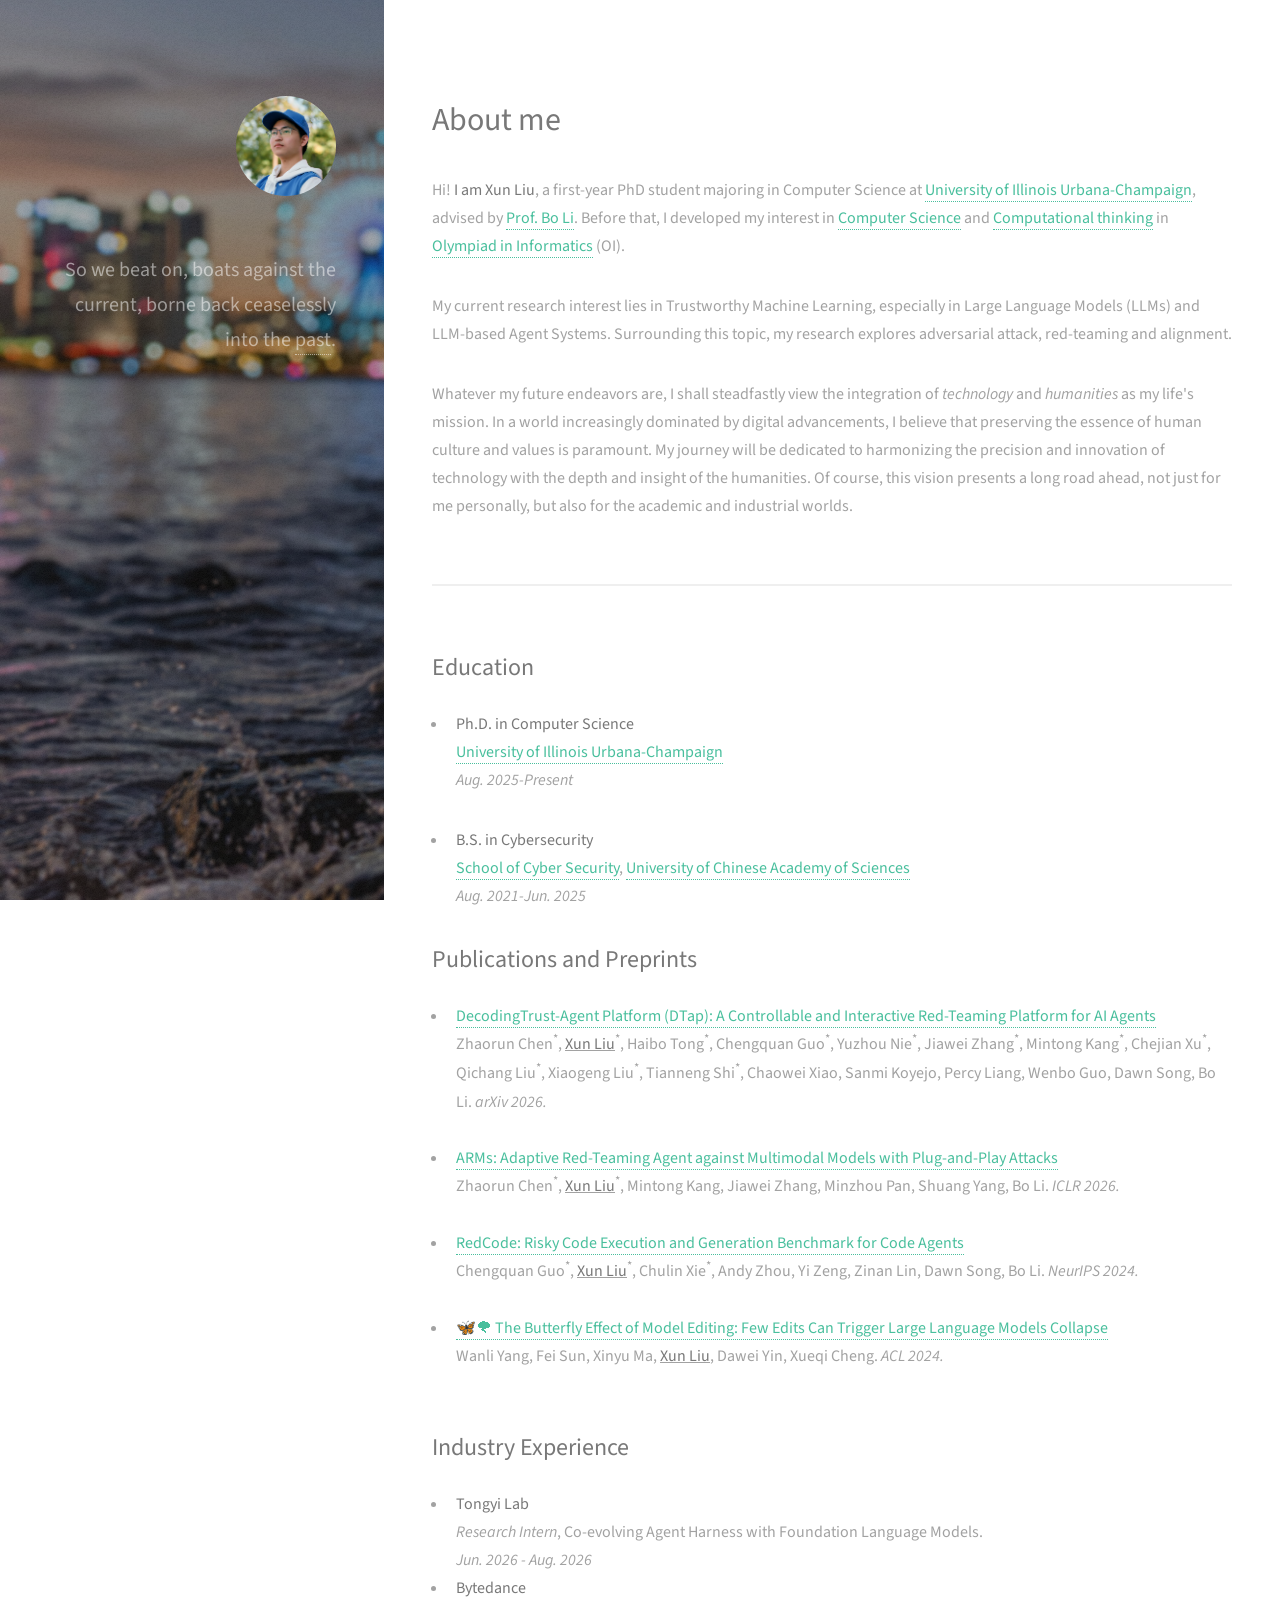
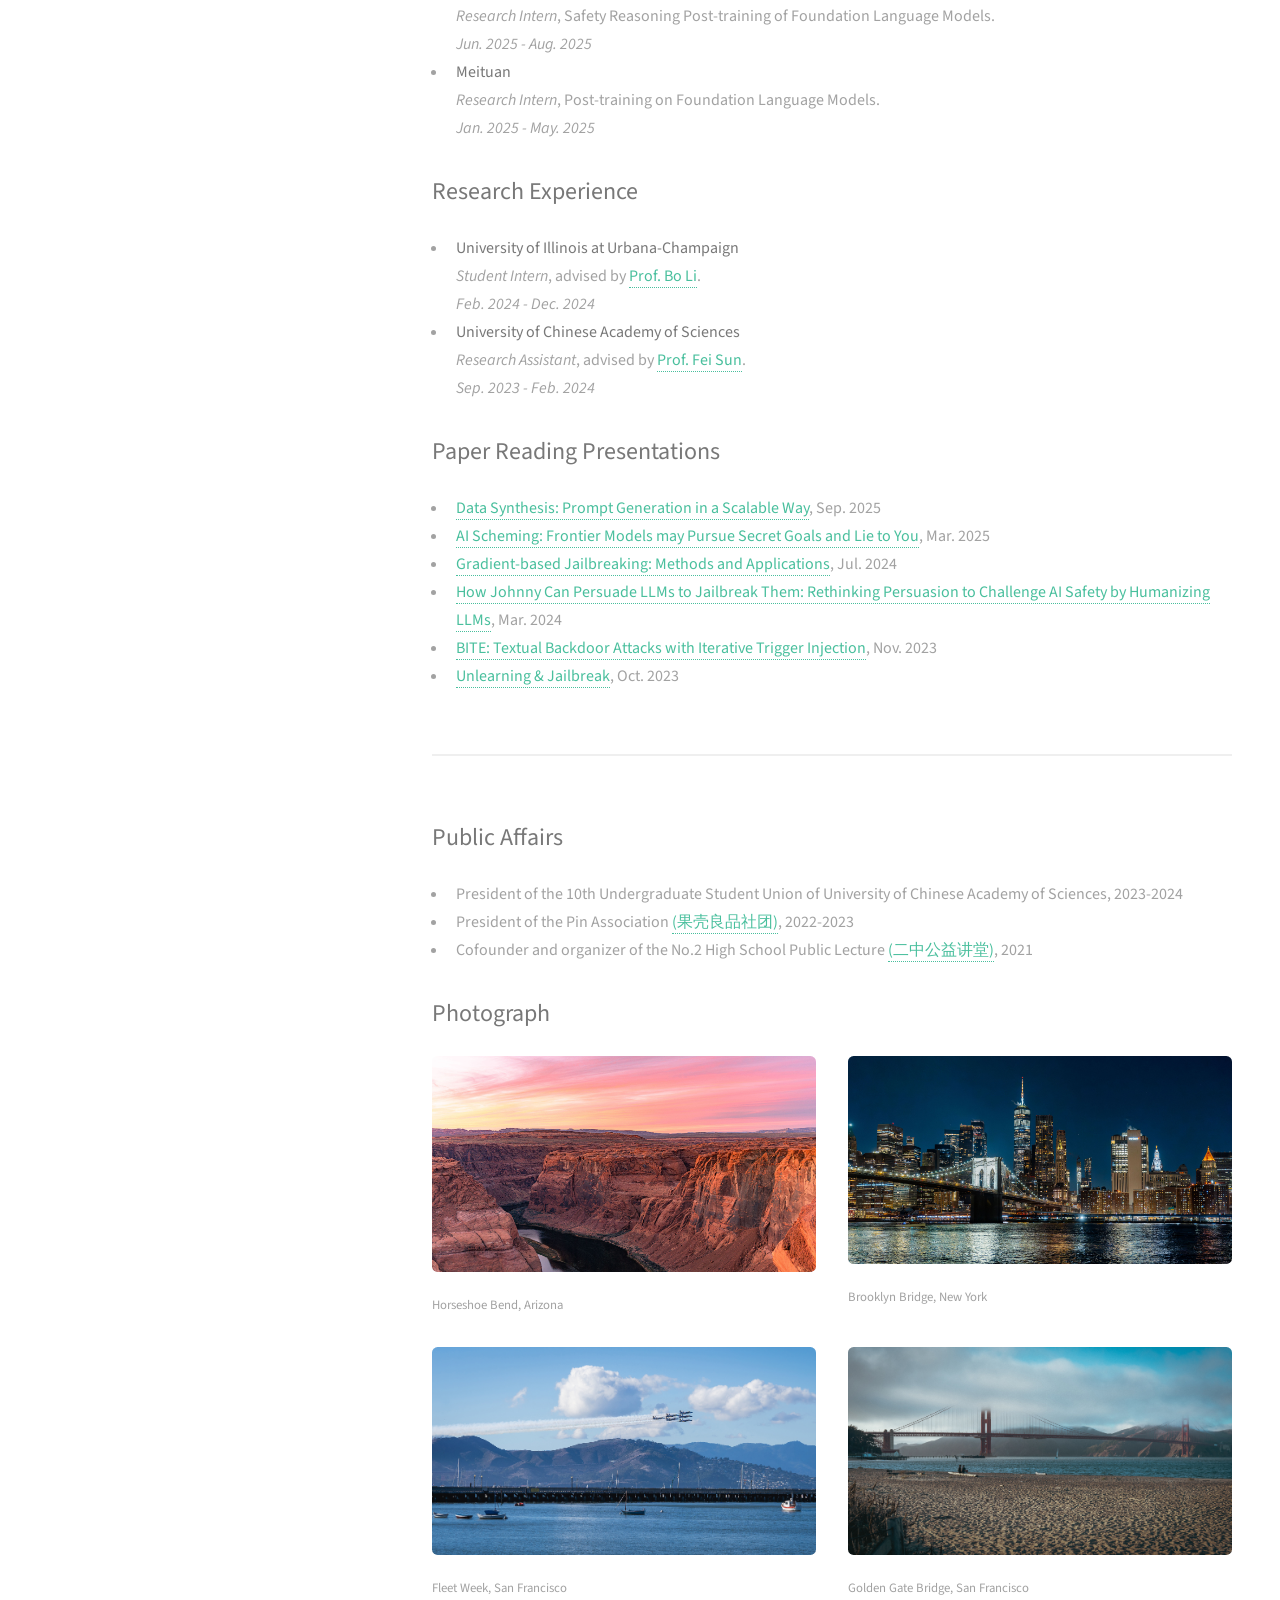
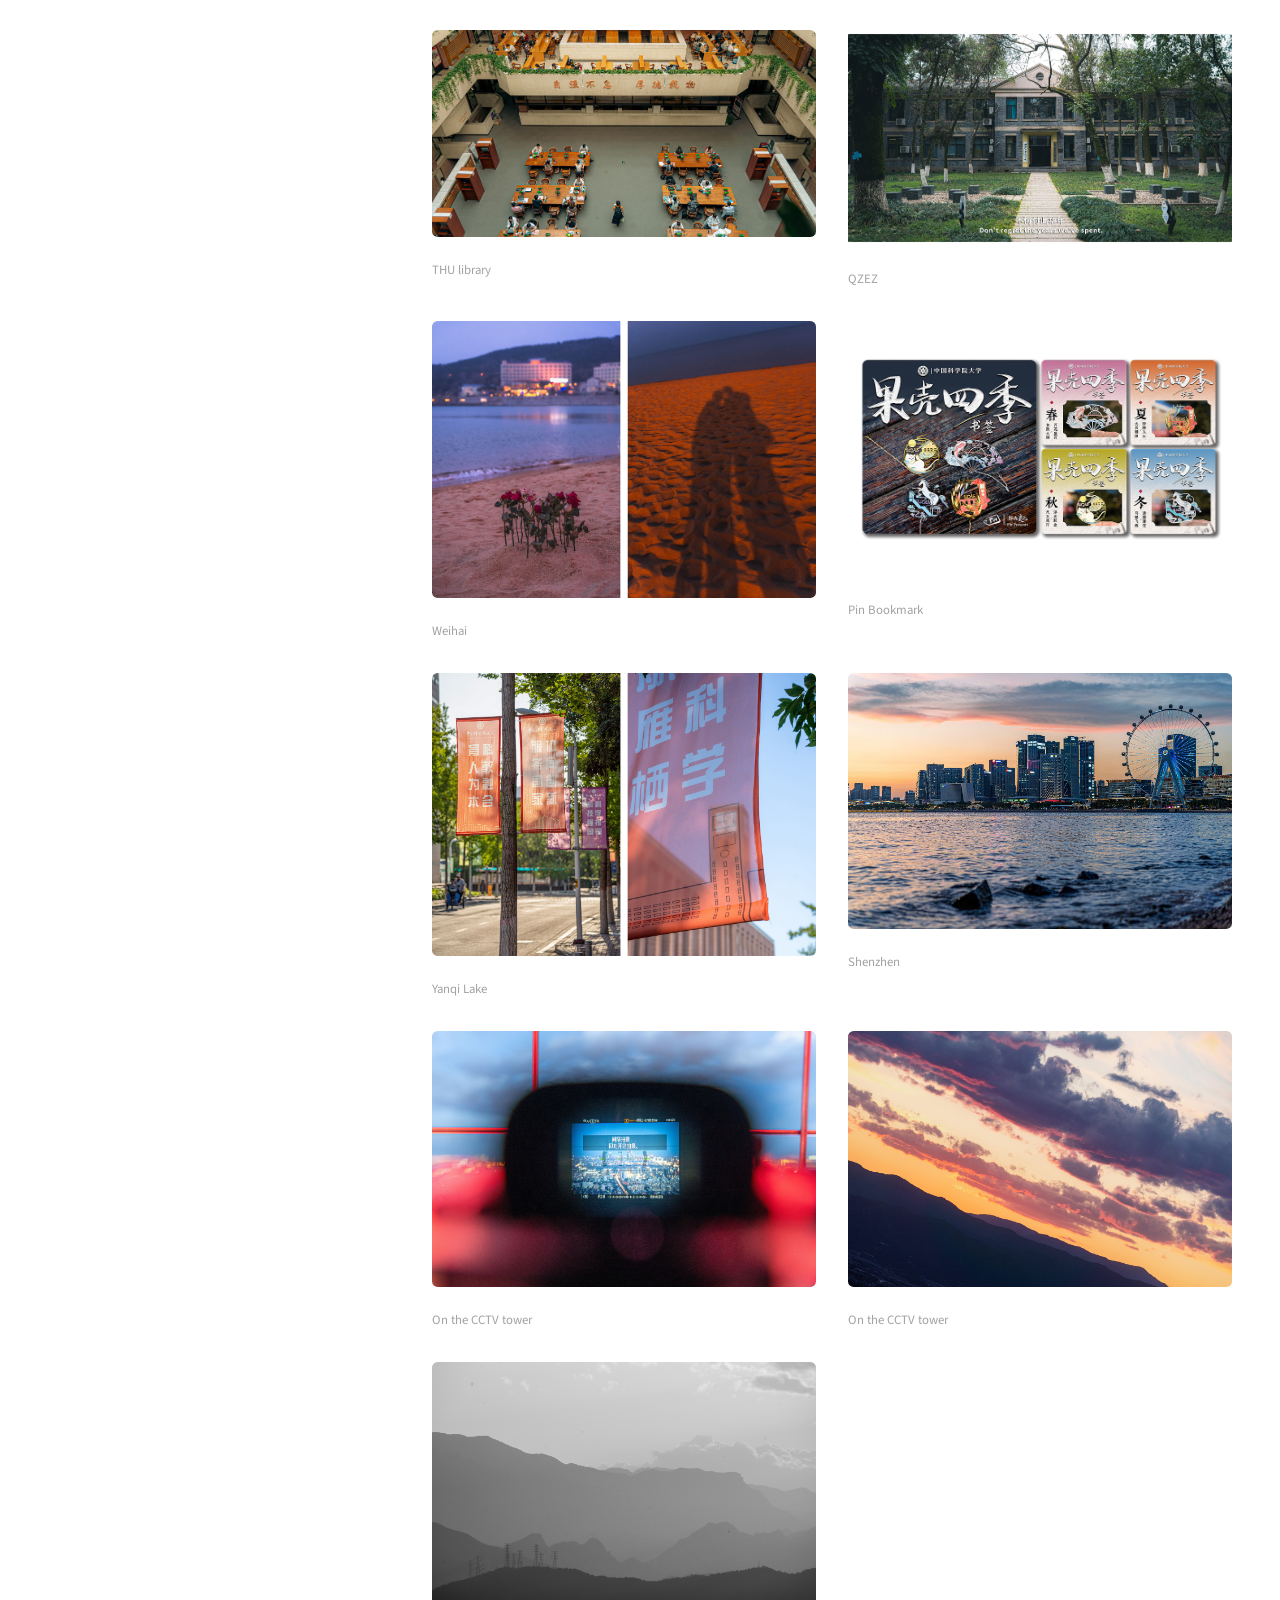
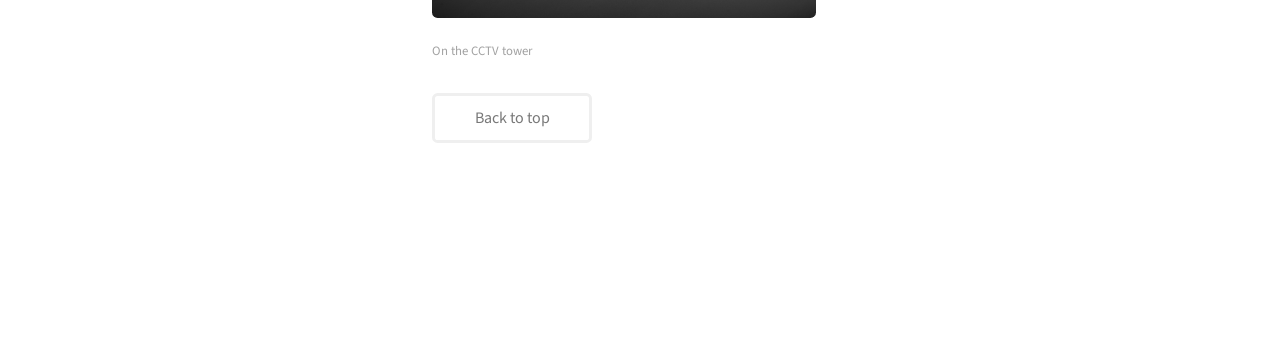
==== index.html @ 95a5d833 "fix typo" ====
<!DOCTYPE HTML>
<!--
	Strata by HTML5 UP
	html5up.net | @ajlkn
	Free for personal and commercial use under the CCA 3.0 license (html5up.net/license)
-->
<html>
	<head>
		<!-- Google tag (gtag.js) -->
		<script async src="https://www.googletagmanager.com/gtag/js?id=G-NGJ63GELY7"></script>
		<script>
		window.dataLayer = window.dataLayer || [];
		function gtag(){dataLayer.push(arguments);}
		gtag('js', new Date());

		gtag('config', 'G-NGJ63GELY7');
		</script>

		<title>Xun Liu | Homepage</title>
		<meta charset="utf-8" />
		<meta name="viewport" content="width=device-width, initial-scale=1, user-scalable=no" />
		<link rel="stylesheet" href="assets/css/main.css" />
		
		<script>
			var _hmt = _hmt || [];
			(function() {
			  var hm = document.createElement("script");
			  hm.src = "https://hm.baidu.com/hm.js?cffc43c105225d5911f425e4c4334d28";
			  var s = document.getElementsByTagName("script")[0]; 
			  s.parentNode.insertBefore(hm, s);
			})();
		</script>			
	</head>
	<body class="is-preload">

		<!-- Header -->
			<header id="header">
				<div class="inner">
					<article class="col-6 col-12-xsmall work-item">
					<a href="images/portrait_photo_by_yd_web.jpg" class="image avatar"><img src="images/avatar.jpg" alt="" /></a>
					</article>
					<h1>So we beat on,
					<br>boats against the current,
					<br>borne back ceaselessly
					<br>into the <a href="https://www.cnblogs.com/antiquality/" target="_blank">past</a>.
					</h1>
				</div>
			</header>

		<!-- Main -->
			<div id="main">

				<!-- One -->
					<section id="one">
						<header class="major">
							<h2>About me</h2>
						</header>
						<p>Hi! <strong>I am Xun Liu</strong>, a first-year PhD student majoring in Computer Science at <a href="https://illinois.edu">University of Illinois Urbana-Champaign</a>, advised by <a href="https://aisecure.github.io">Prof. Bo Li</a>. Before that, I developed my interest in <a href="https://en.wikipedia.org/wiki/Computer_science">Computer Science</a> and <a href="https://en.wikipedia.org/wiki/Computational_thinking">Computational thinking</a> in <a href="https://www.noi.cn">Olympiad in Informatics</a> (OI).</p>
						<p>My current research interest lies in Trustworthy Machine Learning, especially in Large Language Models (LLMs) and LLM-based Agent Systems. Surrounding this topic, my research explores adversarial attack, red-teaming and alignment.</p>
						<p>Whatever my future endeavors are, I shall steadfastly view the integration of <i>technology</i> and <i>humanities</i> as my life's mission. In a world increasingly dominated by digital advancements, I believe that preserving the essence of human culture and values is paramount. My journey will be dedicated to harmonizing the precision and innovation of technology with the depth and insight of the humanities. Of course, this vision presents a long road ahead, not just for me personally, but also for the academic and industrial worlds.</p>
						<!-- <ul class="actions">
							<li><a href="#" class="button">Learn More</a></li>
						</ul> -->
					</section>

					<section id="Profile">
						<h2>Education</h2>
						<ul>
							<li><b>Ph.D. in Computer Science</b>
								<br><a href="https://illinois.edu">University of Illinois Urbana-Champaign</a>
								<br><i>Aug. 2025-Present</i>
							</li>
						</ul>

						<ul>
							<li><b>B.S. in Cybersecurity</b> 
								<br><a href="https://scs.ucas.ac.cn/index.php/zh-cn/">School of Cyber Security</a>, <a href="https://www.ucas.ac.cn">University of Chinese Academy of Sciences</a>
								<br><i>Aug. 2021-Jun. 2025</i>
							</li>
						</ul>

						<!-- </section> -->
						<h2>Publications and Preprints</h2>
						<ul>
							<li>
								<b>
									<a href="https://arxiv.org/abs/2605.04808" target="_blank">DecodingTrust-Agent Platform (DTap): A Controllable and Interactive Red-Teaming Platform for AI Agents</a>
								</b>
								<br>Zhaorun Chen<sup>*</sup>, <u><b>Xun Liu</b></u><sup>*</sup>, Haibo Tong<sup>*</sup>, Chengquan Guo<sup>*</sup>, Yuzhou Nie<sup>*</sup>, Jiawei Zhang<sup>*</sup>, Mintong Kang<sup>*</sup>, Chejian Xu<sup>*</sup>, Qichang Liu<sup>*</sup>, Xiaogeng Liu<sup>*</sup>, Tianneng Shi<sup>*</sup>, Chaowei Xiao, Sanmi Koyejo, Percy Liang, Wenbo Guo, Dawn Song, Bo Li. <i>arXiv 2026.</i>
								 
								<br>
								<a href="https://github.com/AI-secure/DecodingTrust-Agent" target="_blank"><img src="https://img.shields.io/badge/code-purple" alt=""></a>
								<a href="https://arms-redteaming-agent.github.io" target="_blank"><img src="https://img.shields.io/badge/website-orange" alt=""></a>
							</li>
							<li>
								<b>
									<a href="https://arxiv.org/abs/2510.02677" target="_blank">ARMs: Adaptive Red-Teaming Agent against Multimodal Models with Plug-and-Play Attacks</a>
								</b>
								<br>Zhaorun Chen<sup>*</sup>, <u><b>Xun Liu</b></u><sup>*</sup>, Mintong Kang, Jiawei Zhang, Minzhou Pan, Shuang Yang, Bo Li. <i>ICLR 2026.</i>
								<br>
								<a href="https://arms-redteaming-agent.github.io" target="_blank"><img src="https://img.shields.io/badge/website-orange" alt=""></a>
							</li>
							<li>
								<b>
									<a href="https://arxiv.org/abs/2411.07781" target="_blank">RedCode: Risky Code Execution and Generation Benchmark for Code Agents</a>
								</b>
								<br>Chengquan Guo<sup>*</sup>, <u><b>Xun Liu</b></u><sup>*</sup>, Chulin Xie<sup>*</sup>, Andy Zhou, Yi Zeng, Zinan Lin, Dawn Song, Bo Li. <i>NeurIPS 2024.</i>
								<br>
								<a href="https://github.com/AI-secure/RedCode" target="_blank"><img src="https://img.shields.io/badge/code-purple" alt=""></a>
								<a href="https://redcode-agent.github.io" target="_blank"><img src="https://img.shields.io/badge/website-orange" alt=""></a>
								<a href="attachments/posters/RedCode_NeurIPS24_Poster-v5.png" target="_blank"><img src="https://img.shields.io/badge/poster-blue" alt=""></a>
							</li>
							<li>
								<b>
									<a href="https://arxiv.org/pdf/2402.09656" target="_blank">🦋🌪 The Butterfly Effect of Model Editing: Few Edits Can Trigger Large Language Models Collapse</a>
								</b>
								<br>Wanli Yang, Fei Sun, Xinyu Ma, <u><b>Xun Liu</b></u>, Dawei Yin, Xueqi Cheng. <i>ACL 2024.</i>
								<br>
								<a href="https://github.com/WanliYoung/Collapse-in-Model-Editing" target="_blank"><img src="https://img.shields.io/badge/code-purple" alt=""></a>
								<a href="https://yangwl.site/collapse-in-model-editing" target="_blank"><img src="https://img.shields.io/badge/website-orange" alt=""></a>
							</li>
						</ul>

						<h2>Industry Experience</h2>
						<ul>
							<li><b>Tongyi Lab</b>
								<br><i>Research Intern</i>, Co-evolving Agent Harness with Foundation Language Models.
								<br><i>Jun. 2026 - Aug. 2026</i>
							</li>
							<li><b>Bytedance</b>
								<br><i>Research Intern</i>, Safety Reasoning Post-training of Foundation Language Models.
								<br><i>Jun. 2025 - Aug. 2025</i>
							</li>
							<li><b>Meituan</b>
								<br><i>Research Intern</i>, Post-training on Foundation Language Models.
								<br><i>Jan. 2025 - May. 2025</i>
							</li>
						</ul>

						<h2>Research Experience</h2>
						<ul>
							<li><b>University of Illinois at Urbana-Champaign</b>
								<br><i>Student Intern</i>, advised by <a href="https://aisecure.github.io" target="_blank">Prof. Bo Li</a>.
								<br><i>Feb. 2024 - Dec. 2024</i>
							</li>
							<li><b>University of Chinese Academy of Sciences</b>
								<br><i>Research Assistant</i>, advised by <a href="http://ofey.me" target="_blank">Prof. Fei Sun</a>.
								<br><i>Sep. 2023 - Feb. 2024</i>
							</li>
						</ul>

						<h2>Paper Reading Presentations</h2>
						<ul>
							<li><a href="attachments/paper_reading/20250908_Data_Synthesis_Reading_XunLIU.pdf">Data Synthesis: Prompt Generation in a Scalable Way</a>, Sep. 2025</li>
							<li><a href="attachments/paper_reading/20250304_Scheming_Reading_XunLIU.pdf">AI Scheming: Frontier Models may Pursue Secret Goals and Lie to You</a>, Mar. 2025</li>
							<li><a href="attachments/paper_reading/20240725_gradient_jailbreaking_刘迅.pdf">Gradient-based Jailbreaking: Methods and Applications</a>, Jul. 2024</li>
							<li><a href="attachments/paper_reading/20240304_Johnny_Jailbreaking_刘迅.pdf">How Johnny Can Persuade LLMs to Jailbreak Them: Rethinking Persuasion to Challenge AI Safety by Humanizing LLMs</a>, Mar. 2024</li>
							<li><a href="attachments/paper_reading/20231108_BITE_backdoor_刘迅.pdf">BITE: Textual Backdoor Attacks with Iterative Trigger Injection</a>, Nov. 2023</li>
							<li><a href="attachments/paper_reading/20231009_Unlearning&Jailbreak_刘迅.pdf">Unlearning & Jailbreak</a>, Oct. 2023</li>
						</ul>

					</section>
				
					<!-- Two -->
					<section id="two">
						<h2>Public Affairs</h2>
						<ul>
							<li>President of the 10th Undergraduate Student Union of University of Chinese Academy of Sciences, 2023-2024</li>
							<li>President of the Pin Association <a href="http://u.a7d.cn/s/kcv99p4P" target="_blank">(果壳良品社团)</a>, 2022-2023</li>
							<li>Cofounder and organizer of the No.2 High School Public Lecture <a href="https://mp.weixin.qq.com/s?__biz=MjM5NTEzNDgxMw==&mid=2653458476&idx=1&sn=1132e809be5721294305a12c15403335&chksm=bd211c1e8a569508324cd6f6bb8a5bf2934dc9feb1c2e1529d22dd5b190c5efa6fbf04ef7d5a" target="_blank">(二中公益讲堂)</a>, 2021</li>
						</ul>
						
						<h2>Photograph</h2>
						<div class="row">
							<article class="col-6 col-12-xsmall work-item">
								<a href="images/fulls/AQS02674.jpg" class="image fit thumb"><img src="images/thumbs/AQS02674.jpg" alt="" /></a>
								<p>Horseshoe Bend, Arizona</p>
							</article>
							<article class="col-6 col-12-xsmall work-item">
								<a href="images/fulls/AQS03009.jpg" class="image fit thumb"><img src="images/thumbs/AQS03009.jpg" alt="" /></a>
								<p>Brooklyn Bridge, New York</p>
							</article>
							<article class="col-6 col-12-xsmall work-item">
								<a href="images/fulls/AQS09851.jpg" class="image fit thumb"><img src="images/thumbs/AQS09851.jpg" alt="" /></a>
								<p>Fleet Week, San Francisco</p>
							</article>
							<article class="col-6 col-12-xsmall work-item">
								<a href="images/fulls/AQS09855.jpg" class="image fit thumb"><img src="images/thumbs/AQS09855.jpg" alt="" /></a>
								<p>Golden Gate Bridge, San Francisco</p>
							</article>
							<article class="col-6 col-12-xsmall work-item">
								<a href="images/fulls/AQS08364.jpg" class="image fit thumb"><img src="images/thumbs/AQS08364.jpg" alt="" /></a>
								<p>THU library</p>
							</article>
							<article class="col-6 col-12-xsmall work-item">
								<a href="images/fulls/AQS06206_poster.jpg" class="image fit thumb"><img src="images/thumbs/AQS06206_poster.jpg" alt="" /></a>
								<p>QZEZ</p>
							</article>	
							<article class="col-6 col-12-xsmall work-item">
								<a href="images/fulls/AQS07047+.jpg" class="image fit thumb"><img src="images/thumbs/AQS07047+.jpg" alt="" /></a>
								<p>Weihai</p>
							</article>	
							<article class="col-6 col-12-xsmall work-item">
								<a href="images/fulls/Pin_Bookmark.png" class="image fit thumb"><img src="images/thumbs/Pin_Bookmark.png" alt="" /></a>
								<p>Pin Bookmark</p>
							</article>	
							<article class="col-6 col-12-xsmall work-item">
								<a href="images/fulls/AQS00642+.jpg" class="image fit thumb"><img src="images/thumbs/AQS00642+.jpg" alt="" /></a>
								<p>Yanqi Lake</p>
							</article>	
							<article class="col-6 col-12-xsmall work-item">
								<a href="images/fulls/AQS09251.jpg" class="image fit thumb"><img src="images/thumbs/AQS09251.jpg" alt="" /></a>
								<p>Shenzhen</p>
							</article>	
							<article class="col-6 col-12-xsmall work-item">
								<a href="images/fulls/AQS02408.jpg" class="image fit thumb"><img src="images/thumbs/AQS02408.jpg" alt="" /></a>
								<p>On the CCTV tower</p>
							</article>	
							<article class="col-6 col-12-xsmall work-item">
								<a href="images/fulls/AQS02381.jpg" class="image fit thumb"><img src="images/thumbs/AQS02381.jpg" alt="" /></a>
								<p>On the CCTV tower</p>
							</article>
							<article class="col-6 col-12-xsmall work-item">
								<a href="images/fulls/AQS02327.jpg" class="image fit thumb"><img src="images/thumbs/AQS02327.jpg" alt="" /></a>
								<p>On the CCTV tower</p>
							</article>






	
						</div>
						<ul class="actions">
							<li><a href="#" class="button">Back to top</a></li>
						</ul>
					</section>


				<!-- Three --> 
					<!-- <section id="three">
						<h2>Get In Touch</h2>
						<p>Accumsan pellentesque commodo blandit enim arcu non at amet id arcu magna. Accumsan orci faucibus id eu lorem semper nunc nisi lorem vulputate lorem neque lorem ipsum dolor.</p>
						<div class="row">
							<div class="col-8 col-12-small">
								<form method="post" action="#">
									<div class="row gtr-uniform gtr-50">
										<div class="col-6 col-12-xsmall"><input type="text" name="name" id="name" placeholder="Name" /></div>
										<div class="col-6 col-12-xsmall"><input type="email" name="email" id="email" placeholder="Email" /></div>
										<div class="col-12"><textarea name="message" id="message" placeholder="Message" rows="4"></textarea></div>
									</div>
								</form>
								<ul class="actions">
									<li><input type="submit" value="Send Message" /></li>
								</ul>
							</div>
							<div class="col-4 col-12-small">
								<ul class="labeled-icons">
									<li>
										<h3 class="icon solid fa-home"><span class="label">Address</span></h3>
										1234 Somewhere Rd.<br />
										Nashville, TN 00000<br />
										United States
									</li>
									<li>
										<h3 class="icon solid fa-mobile-alt"><span class="label">Phone</span></h3>
										000-000-0000
									</li>
									<li>
										<h3 class="icon solid fa-envelope"><span class="label">Email</span></h3>
										<a href="#">hello@untitled.tld</a>
									</li>
								</ul>
							</div>
						</div>
					</section>

					-->

				<!-- Four -->
				<!--
				
					<section id="four">
						<h2>Elements</h2>

						<section>
							<h4>Text</h4>
							<p>This is <b>bold</b> and this is <strong>strong</strong>. This is <i>italic</i> and this is <em>emphasized</em>.
							This is <sup>superscript</sup> text and this is <sub>subscript</sub> text.
							This is <u>underlined</u> and this is code: <code>for (;;) { ... }</code>. Finally, <a href="#">this is a link</a>.</p>
							<hr />
							<header>
								<h4>Heading with a Subtitle</h4>
								<p>Lorem ipsum dolor sit amet nullam id egestas urna aliquam</p>
							</header>
							<p>Nunc lacinia ante nunc ac lobortis. Interdum adipiscing gravida odio porttitor sem non mi integer non faucibus ornare mi ut ante amet placerat aliquet. Volutpat eu sed ante lacinia sapien lorem accumsan varius montes viverra nibh in adipiscing blandit tempus accumsan.</p>
							<header>
								<h5>Heading with a Subtitle</h5>
								<p>Lorem ipsum dolor sit amet nullam id egestas urna aliquam</p>
							</header>
							<p>Nunc lacinia ante nunc ac lobortis. Interdum adipiscing gravida odio porttitor sem non mi integer non faucibus ornare mi ut ante amet placerat aliquet. Volutpat eu sed ante lacinia sapien lorem accumsan varius montes viverra nibh in adipiscing blandit tempus accumsan.</p>
							<hr />
							<h2>Heading Level 2</h2>
							<h3>Heading Level 3</h3>
							<h4>Heading Level 4</h4>
							<h5>Heading Level 5</h5>
							<h6>Heading Level 6</h6>
							<hr />
							<h5>Blockquote</h5>
							<blockquote>Fringilla nisl. Donec accumsan interdum nisi, quis tincidunt felis sagittis eget tempus euismod. Vestibulum ante ipsum primis in faucibus vestibulum. Blandit adipiscing eu felis iaculis volutpat ac adipiscing accumsan faucibus. Vestibulum ante ipsum primis in faucibus lorem ipsum dolor sit amet nullam adipiscing eu felis.</blockquote>
							<h5>Preformatted</h5>
							<pre><code>i = 0;

while (!deck.isInOrder()) {
print 'Iteration ' + i;
deck.shuffle();
i++;
}

print 'It took ' + i + ' iterations to sort the deck.';</code></pre>
						</section>

						<section>
							<h4>Lists</h4>
							<div class="row">
								<div class="col-6 col-12-xsmall">
									<h5>Unordered</h5>
									<ul>
										<li>Dolor pulvinar etiam magna etiam.</li>
										<li>Sagittis adipiscing lorem eleifend.</li>
										<li>Felis enim feugiat dolore viverra.</li>
									</ul>
									<h5>Alternate</h5>
									<ul class="alt">
										<li>Dolor pulvinar etiam magna etiam.</li>
										<li>Sagittis adipiscing lorem eleifend.</li>
										<li>Felis enim feugiat dolore viverra.</li>
									</ul>
								</div>
								<div class="col-6 col-12-xsmall">
									<h5>Ordered</h5>
									<ol>
										<li>Dolor pulvinar etiam magna etiam.</li>
										<li>Etiam vel felis at lorem sed viverra.</li>
										<li>Felis enim feugiat dolore viverra.</li>
										<li>Dolor pulvinar etiam magna etiam.</li>
										<li>Etiam vel felis at lorem sed viverra.</li>
										<li>Felis enim feugiat dolore viverra.</li>
									</ol>
									<h5>Icons</h5>
									<ul class="icons">
										<li><a href="#" class="icon brands fa-twitter"><span class="label">Twitter</span></a></li>
										<li><a href="#" class="icon brands fa-facebook-f"><span class="label">Facebook</span></a></li>
										<li><a href="#" class="icon brands fa-instagram"><span class="label">Instagram</span></a></li>
										<li><a href="#" class="icon brands fa-github"><span class="label">Github</span></a></li>
										<li><a href="#" class="icon brands fa-dribbble"><span class="label">Dribbble</span></a></li>
										<li><a href="#" class="icon brands fa-tumblr"><span class="label">Tumblr</span></a></li>
									</ul>
								</div>
							</div>
							<h5>Actions</h5>
							<ul class="actions">
								<li><a href="#" class="button primary">Default</a></li>
								<li><a href="#" class="button">Default</a></li>
							</ul>
							<ul class="actions small">
								<li><a href="#" class="button primary small">Small</a></li>
								<li><a href="#" class="button small">Small</a></li>
							</ul>
							<div class="row">
								<div class="col-6 col-12-small">
									<ul class="actions stacked">
										<li><a href="#" class="button primary">Default</a></li>
										<li><a href="#" class="button">Default</a></li>
									</ul>
								</div>
								<div class="col-6 col-12-small">
									<ul class="actions stacked">
										<li><a href="#" class="button primary small">Small</a></li>
										<li><a href="#" class="button small">Small</a></li>
									</ul>
								</div>
								<div class="col-6 col-12-small">
									<ul class="actions stacked">
										<li><a href="#" class="button primary fit">Default</a></li>
										<li><a href="#" class="button fit">Default</a></li>
									</ul>
								</div>
								<div class="col-6 col-12-small">
									<ul class="actions stacked">
										<li><a href="#" class="button primary small fit">Small</a></li>
										<li><a href="#" class="button small fit">Small</a></li>
									</ul>
								</div>
							</div>
						</section>

						<section>
							<h4>Table</h4>
							<h5>Default</h5>
							<div class="table-wrapper">
								<table>
									<thead>
										<tr>
											<th>Name</th>
											<th>Description</th>
											<th>Price</th>
										</tr>
									</thead>
									<tbody>
										<tr>
											<td>Item One</td>
											<td>Ante turpis integer aliquet porttitor.</td>
											<td>29.99</td>
										</tr>
										<tr>
											<td>Item Two</td>
											<td>Vis ac commodo adipiscing arcu aliquet.</td>
											<td>19.99</td>
										</tr>
										<tr>
											<td>Item Three</td>
											<td> Morbi faucibus arcu accumsan lorem.</td>
											<td>29.99</td>
										</tr>
										<tr>
											<td>Item Four</td>
											<td>Vitae integer tempus condimentum.</td>
											<td>19.99</td>
										</tr>
										<tr>
											<td>Item Five</td>
											<td>Ante turpis integer aliquet porttitor.</td>
											<td>29.99</td>
										</tr>
									</tbody>
									<tfoot>
										<tr>
											<td colspan="2"></td>
											<td>100.00</td>
										</tr>
									</tfoot>
								</table>
							</div>

							<h5>Alternate</h5>
							<div class="table-wrapper">
								<table class="alt">
									<thead>
										<tr>
											<th>Name</th>
											<th>Description</th>
											<th>Price</th>
										</tr>
									</thead>
									<tbody>
										<tr>
											<td>Item One</td>
											<td>Ante turpis integer aliquet porttitor.</td>
											<td>29.99</td>
										</tr>
										<tr>
											<td>Item Two</td>
											<td>Vis ac commodo adipiscing arcu aliquet.</td>
											<td>19.99</td>
										</tr>
										<tr>
											<td>Item Three</td>
											<td> Morbi faucibus arcu accumsan lorem.</td>
											<td>29.99</td>
										</tr>
										<tr>
											<td>Item Four</td>
											<td>Vitae integer tempus condimentum.</td>
											<td>19.99</td>
										</tr>
										<tr>
											<td>Item Five</td>
											<td>Ante turpis integer aliquet porttitor.</td>
											<td>29.99</td>
										</tr>
									</tbody>
									<tfoot>
										<tr>
											<td colspan="2"></td>
											<td>100.00</td>
										</tr>
									</tfoot>
								</table>
							</div>
						</section>

						<section>
							<h4>Buttons</h4>
							<ul class="actions">
								<li><a href="#" class="button primary">Primary</a></li>
								<li><a href="#" class="button">Default</a></li>
							</ul>
							<ul class="actions">
								<li><a href="#" class="button large">Large</a></li>
								<li><a href="#" class="button">Default</a></li>
								<li><a href="#" class="button small">Small</a></li>
							</ul>
							<ul class="actions fit">
								<li><a href="#" class="button primary fit">Fit</a></li>
								<li><a href="#" class="button fit">Fit</a></li>
							</ul>
							<ul class="actions fit small">
								<li><a href="#" class="button primary fit small">Fit + Small</a></li>
								<li><a href="#" class="button fit small">Fit + Small</a></li>
							</ul>
							<ul class="actions">
								<li><a href="#" class="button primary icon solid fa-download">Icon</a></li>
								<li><a href="#" class="button icon solid fa-download">Icon</a></li>
							</ul>
							<ul class="actions">
								<li><span class="button primary disabled">Primary</span></li>
								<li><span class="button disabled">Default</span></li>
							</ul>
						</section>

						<section>
							<h4>Form</h4>
							<form method="post" action="#">
								<div class="row gtr-uniform gtr-50">
									<div class="col-6 col-12-xsmall">
										<input type="text" name="demo-name" id="demo-name" value="" placeholder="Name" />
									</div>
									<div class="col-6 col-12-xsmall">
										<input type="email" name="demo-email" id="demo-email" value="" placeholder="Email" />
									</div>
									<div class="col-12">
										<select name="demo-category" id="demo-category">
											<option value="">- Category -</option>
											<option value="1">Manufacturing</option>
											<option value="1">Shipping</option>
											<option value="1">Administration</option>
											<option value="1">Human Resources</option>
										</select>
									</div>
									<div class="col-4 col-12-small">
										<input type="radio" id="demo-priority-low" name="demo-priority" checked>
										<label for="demo-priority-low">Low Priority</label>
									</div>
									<div class="col-4 col-12-small">
										<input type="radio" id="demo-priority-normal" name="demo-priority">
										<label for="demo-priority-normal">Normal Priority</label>
									</div>
									<div class="col-4 col-12-small">
										<input type="radio" id="demo-priority-high" name="demo-priority">
										<label for="demo-priority-high">High Priority</label>
									</div>
									<div class="col-6 col-12-small">
										<input type="checkbox" id="demo-copy" name="demo-copy">
										<label for="demo-copy">Email me a copy of this message</label>
									</div>
									<div class="col-6 col-12-small">
										<input type="checkbox" id="demo-human" name="demo-human" checked>
										<label for="demo-human">I am a human and not a robot</label>
									</div>
									<div class="col-12">
										<textarea name="demo-message" id="demo-message" placeholder="Enter your message" rows="6"></textarea>
									</div>
									<div class="col-12">
										<ul class="actions">
											<li><input type="submit" value="Send Message" class="primary" /></li>
											<li><input type="reset" value="Reset" /></li>
										</ul>
									</div>
								</div>
							</form>
						</section>

						<section>
							<h4>Image</h4>
							<h5>Fit</h5>
							<div class="box alt">
								<div class="row gtr-50 gtr-uniform">
									<div class="col-12"><span class="image fit"><img src="images/fulls/05.jpg" alt="" /></span></div>
									<div class="col-4"><span class="image fit"><img src="images/thumbs/01.jpg" alt="" /></span></div>
									<div class="col-4"><span class="image fit"><img src="images/thumbs/02.jpg" alt="" /></span></div>
									<div class="col-4"><span class="image fit"><img src="images/thumbs/03.jpg" alt="" /></span></div>
									<div class="col-4"><span class="image fit"><img src="images/thumbs/04.jpg" alt="" /></span></div>
									<div class="col-4"><span class="image fit"><img src="images/thumbs/05.jpg" alt="" /></span></div>
									<div class="col-4"><span class="image fit"><img src="images/thumbs/06.jpg" alt="" /></span></div>
									<div class="col-4"><span class="image fit"><img src="images/thumbs/03.jpg" alt="" /></span></div>
									<div class="col-4"><span class="image fit"><img src="images/thumbs/02.jpg" alt="" /></span></div>
									<div class="col-4"><span class="image fit"><img src="images/thumbs/01.jpg" alt="" /></span></div>
								</div>
							</div>
							<h5>Left &amp; Right</h5>
							<p><span class="image left"><img src="images/avatar.jpg" alt="" /></span>Fringilla nisl. Donec accumsan interdum nisi, quis tincidunt felis sagittis eget. tempus euismod. Vestibulum ante ipsum primis in faucibus vestibulum. Blandit adipiscing eu felis iaculis volutpat ac adipiscing accumsan eu faucibus. Integer ac pellentesque praesent tincidunt felis sagittis eget. tempus euismod. Vestibulum ante ipsum primis in faucibus vestibulum. Blandit adipiscing eu felis iaculis volutpat ac adipiscing accumsan eu faucibus. Integer ac pellentesque praesent. Donec accumsan interdum nisi, quis tincidunt felis sagittis eget. tempus euismod. Vestibulum ante ipsum primis in faucibus vestibulum. Blandit adipiscing eu felis iaculis volutpat ac adipiscing accumsan eu faucibus. Integer ac pellentesque praesent tincidunt felis sagittis eget. tempus euismod. Vestibulum ante ipsum primis in faucibus vestibulum. Blandit adipiscing eu felis iaculis volutpat ac adipiscing accumsan eu faucibus. Integer ac pellentesque praesent.</p>
							<p><span class="image right"><img src="images/avatar.jpg" alt="" /></span>Fringilla nisl. Donec accumsan interdum nisi, quis tincidunt felis sagittis eget. tempus euismod. Vestibulum ante ipsum primis in faucibus vestibulum. Blandit adipiscing eu felis iaculis volutpat ac adipiscing accumsan eu faucibus. Integer ac pellentesque praesent tincidunt felis sagittis eget. tempus euismod. Vestibulum ante ipsum primis in faucibus vestibulum. Blandit adipiscing eu felis iaculis volutpat ac adipiscing accumsan eu faucibus. Integer ac pellentesque praesent. Donec accumsan interdum nisi, quis tincidunt felis sagittis eget. tempus euismod. Vestibulum ante ipsum primis in faucibus vestibulum. Blandit adipiscing eu felis iaculis volutpat ac adipiscing accumsan eu faucibus. Integer ac pellentesque praesent tincidunt felis sagittis eget. tempus euismod. Vestibulum ante ipsum primis in faucibus vestibulum. Blandit adipiscing eu felis iaculis volutpat ac adipiscing accumsan eu faucibus. Integer ac pellentesque praesent.</p>
						</section>

					</section> -->
				

			</div>

		<!-- Footer -->
			<footer id="footer">
				<div class="inner">
					<ul class="icons">
						<li><a href="https://github.com/AntiQuality" class="icon brands fa-github" target="_blank"><span class="label">GitHub</span></a></li>
						<li><a href="mailto:xunliu@illinois.edu" class="icon solid fa-envelope"><span class="label">Email</span></a></li>
						<li><a href="attachments/CV_Xun_Liu.pdf" class="icon solid fa-file-pdf" target="_blank"><span class="label">CV</span></a></li>
					</ul>
					<ul class="copyright">
						<li>&copy; antiquality, 2026</li><li>Design: <a href="http://html5up.net">HTML5 UP</a></li>
					</ul>
				</div>
			</footer>

		<!-- Scripts -->
			<script src="assets/js/jquery.min.js"></script>
			<script src="assets/js/jquery.poptrox.min.js"></script>
			<script src="assets/js/browser.min.js"></script>
			<script src="assets/js/breakpoints.min.js"></script>
			<script src="assets/js/util.js"></script>
			<script src="assets/js/main.js"></script>

	</body>
</html>
---- assets/css/main.css ----
@import url("fontawesome-all.min.css");
@import url("https://fonts.googleapis.com/css?family=Source+Sans+Pro:400,400italic");

/*
	Strata by HTML5 UP
	html5up.net | @ajlkn
	Free for personal and commercial use under the CCA 3.0 license (html5up.net/license)
*/

html, body, div, span, applet, object,
iframe, h1, h2, h3, h4, h5, h6, p, blockquote,
pre, a, abbr, acronym, address, big, cite,
code, del, dfn, em, img, ins, kbd, q, s, samp,
small, strike, strong, sub, sup, tt, var, b,
u, i, center, dl, dt, dd, ol, ul, li, fieldset,
form, label, legend, table, caption, tbody,
tfoot, thead, tr, th, td, article, aside,
canvas, details, embed, figure, figcaption,
footer, header, hgroup, menu, nav, output, ruby,
section, summary, time, mark, audio, video {
	margin: 0;
	padding: 0;
	border: 0;
	font-size: 100%;
	font: inherit;
	vertical-align: baseline;}

article, aside, details, figcaption, figure,
footer, header, hgroup, menu, nav, section {
	display: block;}

body {
	line-height: 1;
}

ol, ul {
	list-style: none;
}

blockquote, q {
	quotes: none;
}

	blockquote:before, blockquote:after, q:before, q:after {
		content: '';
		content: none;
	}

table {
	border-collapse: collapse;
	border-spacing: 0;
}

body {
	-webkit-text-size-adjust: none;
}

mark {
	background-color: transparent;
	color: inherit;
}

input::-moz-focus-inner {
	border: 0;
	padding: 0;
}

input, select, textarea {
	-moz-appearance: none;
	-webkit-appearance: none;
	-ms-appearance: none;
	appearance: none;
}

/* Basic */

	html {
		box-sizing: border-box;
	}

	*, *:before, *:after {
		box-sizing: inherit;
	}

	body {
		background: #fff;
	}

		body.is-preload *, body.is-preload *:before, body.is-preload *:after {
			-moz-animation: none !important;
			-webkit-animation: none !important;
			-ms-animation: none !important;
			animation: none !important;
			-moz-transition: none !important;
			-webkit-transition: none !important;
			-ms-transition: none !important;
			transition: none !important;
		}

	body, input, select, textarea {
		color: #a2a2a2;
		font-family: "Source Sans Pro", Helvetica, sans-serif;
		font-size: 16pt;
		font-weight: 400;
		line-height: 1.75em;
	}

	a {
		-moz-transition: color 0.2s ease-in-out, border-color 0.2s ease-in-out;
		-webkit-transition: color 0.2s ease-in-out, border-color 0.2s ease-in-out;
		-ms-transition: color 0.2s ease-in-out, border-color 0.2s ease-in-out;
		transition: color 0.2s ease-in-out, border-color 0.2s ease-in-out;
		border-bottom: dotted 1px;
		color: #49bf9d;
		text-decoration: none;
	}

		a:hover {
			border-bottom-color: transparent;
			color: #49bf9d !important;
			text-decoration: none;
		}

	strong, b {
		color: #787878;
		font-weight: 400;
	}

	em, i {
		font-style: italic;
	}

	p {
		margin: 0 0 2em 0;
	}

	h1, h2, h3, h4, h5, h6 {
		color: #787878;
		font-weight: 400;
		line-height: 1em;
		margin: 0 0 1em 0;
	}

		h1 a, h2 a, h3 a, h4 a, h5 a, h6 a {
			color: inherit;
			text-decoration: none;
		}

	h1 {
		font-size: 2em;
		line-height: 1.5em;
	}

	h2 {
		font-size: 1.5em;
		line-height: 1.5em;
	}

	h3 {
		font-size: 1.25em;
		line-height: 1.5em;
	}

	h4 {
		font-size: 1.1em;
		line-height: 1.5em;
	}

	h5 {
		font-size: 0.9em;
		line-height: 1.5em;
	}

	h6 {
		font-size: 0.7em;
		line-height: 1.5em;
	}

	sub {
		font-size: 0.8em;
		position: relative;
		top: 0.5em;
	}

	sup {
		font-size: 0.8em;
		position: relative;
		top: -0.5em;
	}

	hr {
		border: 0;
		border-bottom: solid 2px #efefef;
		margin: 2em 0;
	}

		hr.major {
			margin: 3em 0;
		}

	blockquote {
		border-left: solid 6px #efefef;
		font-style: italic;
		margin: 0 0 2em 0;
		padding: 0.5em 0 0.5em 1.5em;
	}

	code {
		background: #f7f7f7;
		border-radius: 0.35em;
		border: solid 2px #efefef;
		font-family: "Courier New", monospace;
		font-size: 0.9em;
		margin: 0 0.25em;
		padding: 0.25em 0.65em;
	}

	pre {
		-webkit-overflow-scrolling: touch;
		font-family: "Courier New", monospace;
		font-size: 0.9em;
		margin: 0 0 2em 0;
	}

		pre code {
			display: block;
			line-height: 1.75em;
			padding: 1em 1.5em;
			overflow-x: auto;
		}

	.align-left {
		text-align: left;
	}

	.align-center {
		text-align: center;
	}

	.align-right {
		text-align: right;
	}

/* Container */

	.container {
		margin: 0 auto;
		max-width: calc(100% - 4em);
		width: 100%;
	}

		.container.xsmall {
			width: 25%;
		}

		.container.small {
			width: 50%;
		}

		.container.medium {
			width: 75%;
		}

		.container.large {
			width: 125%;
		}

		.container.xlarge {
			width: 150%;
		}

		.container.max {
			width: 100%;
		}

		@media screen and (max-width: 980px) {

			.container {
				width: 100% !important;
				max-width: 100% !important;
			}

		}

		@media screen and (max-width: 480px) {

			.container {
				max-width: calc(100% - 3em);
			}

		}

/* Row */

	.row {
		display: flex;
		flex-wrap: wrap;
		box-sizing: border-box;
		align-items: stretch;
	}

		.row > * {
			box-sizing: border-box;
		}

		.row.gtr-uniform > * > :last-child {
			margin-bottom: 0;
		}

		.row.aln-left {
			justify-content: flex-start;
		}

		.row.aln-center {
			justify-content: center;
		}

		.row.aln-right {
			justify-content: flex-end;
		}

		.row.aln-top {
			align-items: flex-start;
		}

		.row.aln-middle {
			align-items: center;
		}

		.row.aln-bottom {
			align-items: flex-end;
		}

		.row > .imp {
			order: -1;
		}

		.row > .col-1 {
			width: 8.33333%;
		}

		.row > .off-1 {
			margin-left: 8.33333%;
		}

		.row > .col-2 {
			width: 16.66667%;
		}

		.row > .off-2 {
			margin-left: 16.66667%;
		}

		.row > .col-3 {
			width: 25%;
		}

		.row > .off-3 {
			margin-left: 25%;
		}

		.row > .col-4 {
			width: 33.33333%;
		}

		.row > .off-4 {
			margin-left: 33.33333%;
		}

		.row > .col-5 {
			width: 41.66667%;
		}

		.row > .off-5 {
			margin-left: 41.66667%;
		}

		.row > .col-6 {
			width: 50%;
		}

		.row > .off-6 {
			margin-left: 50%;
		}

		.row > .col-7 {
			width: 58.33333%;
		}

		.row > .off-7 {
			margin-left: 58.33333%;
		}

		.row > .col-8 {
			width: 66.66667%;
		}

		.row > .off-8 {
			margin-left: 66.66667%;
		}

		.row > .col-9 {
			width: 75%;
		}

		.row > .off-9 {
			margin-left: 75%;
		}

		.row > .col-10 {
			width: 83.33333%;
		}

		.row > .off-10 {
			margin-left: 83.33333%;
		}

		.row > .col-11 {
			width: 91.66667%;
		}

		.row > .off-11 {
			margin-left: 91.66667%;
		}

		.row > .col-12 {
			width: 100%;
		}

		.row > .off-12 {
			margin-left: 100%;
		}

		.row.gtr-0 {
			margin-top: 0;
			margin-left: 0em;
		}

			.row.gtr-0 > * {
				padding: 0 0 0 0em;
			}

			.row.gtr-0.gtr-uniform {
				margin-top: 0em;
			}

				.row.gtr-0.gtr-uniform > * {
					padding-top: 0em;
				}

		.row.gtr-25 {
			margin-top: 0;
			margin-left: -0.625em;
		}

			.row.gtr-25 > * {
				padding: 0 0 0 0.625em;
			}

			.row.gtr-25.gtr-uniform {
				margin-top: -0.625em;
			}

				.row.gtr-25.gtr-uniform > * {
					padding-top: 0.625em;
				}

		.row.gtr-50 {
			margin-top: 0;
			margin-left: -1.25em;
		}

			.row.gtr-50 > * {
				padding: 0 0 0 1.25em;
			}

			.row.gtr-50.gtr-uniform {
				margin-top: -1.25em;
			}

				.row.gtr-50.gtr-uniform > * {
					padding-top: 1.25em;
				}

		.row {
			margin-top: 0;
			margin-left: -2.5em;
		}

			.row > * {
				padding: 0 0 0 2.5em;
			}

			.row.gtr-uniform {
				margin-top: -2.5em;
			}

				.row.gtr-uniform > * {
					padding-top: 2.5em;
				}

		.row.gtr-150 {
			margin-top: 0;
			margin-left: -3.75em;
		}

			.row.gtr-150 > * {
				padding: 0 0 0 3.75em;
			}

			.row.gtr-150.gtr-uniform {
				margin-top: -3.75em;
			}

				.row.gtr-150.gtr-uniform > * {
					padding-top: 3.75em;
				}

		.row.gtr-200 {
			margin-top: 0;
			margin-left: -5em;
		}

			.row.gtr-200 > * {
				padding: 0 0 0 5em;
			}

			.row.gtr-200.gtr-uniform {
				margin-top: -5em;
			}

				.row.gtr-200.gtr-uniform > * {
					padding-top: 5em;
				}

		@media screen and (max-width: 1800px) {

			.row {
				display: flex;
				flex-wrap: wrap;
				box-sizing: border-box;
				align-items: stretch;
			}

				.row > * {
					box-sizing: border-box;
				}

				.row.gtr-uniform > * > :last-child {
					margin-bottom: 0;
				}

				.row.aln-left {
					justify-content: flex-start;
				}

				.row.aln-center {
					justify-content: center;
				}

				.row.aln-right {
					justify-content: flex-end;
				}

				.row.aln-top {
					align-items: flex-start;
				}

				.row.aln-middle {
					align-items: center;
				}

				.row.aln-bottom {
					align-items: flex-end;
				}

				.row > .imp-xlarge {
					order: -1;
				}

				.row > .col-1-xlarge {
					width: 8.33333%;
				}

				.row > .off-1-xlarge {
					margin-left: 8.33333%;
				}

				.row > .col-2-xlarge {
					width: 16.66667%;
				}

				.row > .off-2-xlarge {
					margin-left: 16.66667%;
				}

				.row > .col-3-xlarge {
					width: 25%;
				}

				.row > .off-3-xlarge {
					margin-left: 25%;
				}

				.row > .col-4-xlarge {
					width: 33.33333%;
				}

				.row > .off-4-xlarge {
					margin-left: 33.33333%;
				}

				.row > .col-5-xlarge {
					width: 41.66667%;
				}

				.row > .off-5-xlarge {
					margin-left: 41.66667%;
				}

				.row > .col-6-xlarge {
					width: 50%;
				}

				.row > .off-6-xlarge {
					margin-left: 50%;
				}

				.row > .col-7-xlarge {
					width: 58.33333%;
				}

				.row > .off-7-xlarge {
					margin-left: 58.33333%;
				}

				.row > .col-8-xlarge {
					width: 66.66667%;
				}

				.row > .off-8-xlarge {
					margin-left: 66.66667%;
				}

				.row > .col-9-xlarge {
					width: 75%;
				}

				.row > .off-9-xlarge {
					margin-left: 75%;
				}

				.row > .col-10-xlarge {
					width: 83.33333%;
				}

				.row > .off-10-xlarge {
					margin-left: 83.33333%;
				}

				.row > .col-11-xlarge {
					width: 91.66667%;
				}

				.row > .off-11-xlarge {
					margin-left: 91.66667%;
				}

				.row > .col-12-xlarge {
					width: 100%;
				}

				.row > .off-12-xlarge {
					margin-left: 100%;
				}

				.row.gtr-0 {
					margin-top: 0;
					margin-left: 0em;
				}

					.row.gtr-0 > * {
						padding: 0 0 0 0em;
					}

					.row.gtr-0.gtr-uniform {
						margin-top: 0em;
					}

						.row.gtr-0.gtr-uniform > * {
							padding-top: 0em;
						}

				.row.gtr-25 {
					margin-top: 0;
					margin-left: -0.625em;
				}

					.row.gtr-25 > * {
						padding: 0 0 0 0.625em;
					}

					.row.gtr-25.gtr-uniform {
						margin-top: -0.625em;
					}

						.row.gtr-25.gtr-uniform > * {
							padding-top: 0.625em;
						}

				.row.gtr-50 {
					margin-top: 0;
					margin-left: -1.25em;
				}

					.row.gtr-50 > * {
						padding: 0 0 0 1.25em;
					}

					.row.gtr-50.gtr-uniform {
						margin-top: -1.25em;
					}

						.row.gtr-50.gtr-uniform > * {
							padding-top: 1.25em;
						}

				.row {
					margin-top: 0;
					margin-left: -2.5em;
				}

					.row > * {
						padding: 0 0 0 2.5em;
					}

					.row.gtr-uniform {
						margin-top: -2.5em;
					}

						.row.gtr-uniform > * {
							padding-top: 2.5em;
						}

				.row.gtr-150 {
					margin-top: 0;
					margin-left: -3.75em;
				}

					.row.gtr-150 > * {
						padding: 0 0 0 3.75em;
					}

					.row.gtr-150.gtr-uniform {
						margin-top: -3.75em;
					}

						.row.gtr-150.gtr-uniform > * {
							padding-top: 3.75em;
						}

				.row.gtr-200 {
					margin-top: 0;
					margin-left: -5em;
				}

					.row.gtr-200 > * {
						padding: 0 0 0 5em;
					}

					.row.gtr-200.gtr-uniform {
						margin-top: -5em;
					}

						.row.gtr-200.gtr-uniform > * {
							padding-top: 5em;
						}

		}

		@media screen and (max-width: 1280px) {

			.row {
				display: flex;
				flex-wrap: wrap;
				box-sizing: border-box;
				align-items: stretch;
			}

				.row > * {
					box-sizing: border-box;
				}

				.row.gtr-uniform > * > :last-child {
					margin-bottom: 0;
				}

				.row.aln-left {
					justify-content: flex-start;
				}

				.row.aln-center {
					justify-content: center;
				}

				.row.aln-right {
					justify-content: flex-end;
				}

				.row.aln-top {
					align-items: flex-start;
				}

				.row.aln-middle {
					align-items: center;
				}

				.row.aln-bottom {
					align-items: flex-end;
				}

				.row > .imp-large {
					order: -1;
				}

				.row > .col-1-large {
					width: 8.33333%;
				}

				.row > .off-1-large {
					margin-left: 8.33333%;
				}

				.row > .col-2-large {
					width: 16.66667%;
				}

				.row > .off-2-large {
					margin-left: 16.66667%;
				}

				.row > .col-3-large {
					width: 25%;
				}

				.row > .off-3-large {
					margin-left: 25%;
				}

				.row > .col-4-large {
					width: 33.33333%;
				}

				.row > .off-4-large {
					margin-left: 33.33333%;
				}

				.row > .col-5-large {
					width: 41.66667%;
				}

				.row > .off-5-large {
					margin-left: 41.66667%;
				}

				.row > .col-6-large {
					width: 50%;
				}

				.row > .off-6-large {
					margin-left: 50%;
				}

				.row > .col-7-large {
					width: 58.33333%;
				}

				.row > .off-7-large {
					margin-left: 58.33333%;
				}

				.row > .col-8-large {
					width: 66.66667%;
				}

				.row > .off-8-large {
					margin-left: 66.66667%;
				}

				.row > .col-9-large {
					width: 75%;
				}

				.row > .off-9-large {
					margin-left: 75%;
				}

				.row > .col-10-large {
					width: 83.33333%;
				}

				.row > .off-10-large {
					margin-left: 83.33333%;
				}

				.row > .col-11-large {
					width: 91.66667%;
				}

				.row > .off-11-large {
					margin-left: 91.66667%;
				}

				.row > .col-12-large {
					width: 100%;
				}

				.row > .off-12-large {
					margin-left: 100%;
				}

				.row.gtr-0 {
					margin-top: 0;
					margin-left: 0em;
				}

					.row.gtr-0 > * {
						padding: 0 0 0 0em;
					}

					.row.gtr-0.gtr-uniform {
						margin-top: 0em;
					}

						.row.gtr-0.gtr-uniform > * {
							padding-top: 0em;
						}

				.row.gtr-25 {
					margin-top: 0;
					margin-left: -0.5em;
				}

					.row.gtr-25 > * {
						padding: 0 0 0 0.5em;
					}

					.row.gtr-25.gtr-uniform {
						margin-top: -0.5em;
					}

						.row.gtr-25.gtr-uniform > * {
							padding-top: 0.5em;
						}

				.row.gtr-50 {
					margin-top: 0;
					margin-left: -1em;
				}

					.row.gtr-50 > * {
						padding: 0 0 0 1em;
					}

					.row.gtr-50.gtr-uniform {
						margin-top: -1em;
					}

						.row.gtr-50.gtr-uniform > * {
							padding-top: 1em;
						}

				.row {
					margin-top: 0;
					margin-left: -2em;
				}

					.row > * {
						padding: 0 0 0 2em;
					}

					.row.gtr-uniform {
						margin-top: -2em;
					}

						.row.gtr-uniform > * {
							padding-top: 2em;
						}

				.row.gtr-150 {
					margin-top: 0;
					margin-left: -3em;
				}

					.row.gtr-150 > * {
						padding: 0 0 0 3em;
					}

					.row.gtr-150.gtr-uniform {
						margin-top: -3em;
					}

						.row.gtr-150.gtr-uniform > * {
							padding-top: 3em;
						}

				.row.gtr-200 {
					margin-top: 0;
					margin-left: -4em;
				}

					.row.gtr-200 > * {
						padding: 0 0 0 4em;
					}

					.row.gtr-200.gtr-uniform {
						margin-top: -4em;
					}

						.row.gtr-200.gtr-uniform > * {
							padding-top: 4em;
						}

		}

		@media screen and (max-width: 980px) {

			.row {
				display: flex;
				flex-wrap: wrap;
				box-sizing: border-box;
				align-items: stretch;
			}

				.row > * {
					box-sizing: border-box;
				}

				.row.gtr-uniform > * > :last-child {
					margin-bottom: 0;
				}

				.row.aln-left {
					justify-content: flex-start;
				}

				.row.aln-center {
					justify-content: center;
				}

				.row.aln-right {
					justify-content: flex-end;
				}

				.row.aln-top {
					align-items: flex-start;
				}

				.row.aln-middle {
					align-items: center;
				}

				.row.aln-bottom {
					align-items: flex-end;
				}

				.row > .imp-medium {
					order: -1;
				}

				.row > .col-1-medium {
					width: 8.33333%;
				}

				.row > .off-1-medium {
					margin-left: 8.33333%;
				}

				.row > .col-2-medium {
					width: 16.66667%;
				}

				.row > .off-2-medium {
					margin-left: 16.66667%;
				}

				.row > .col-3-medium {
					width: 25%;
				}

				.row > .off-3-medium {
					margin-left: 25%;
				}

				.row > .col-4-medium {
					width: 33.33333%;
				}

				.row > .off-4-medium {
					margin-left: 33.33333%;
				}

				.row > .col-5-medium {
					width: 41.66667%;
				}

				.row > .off-5-medium {
					margin-left: 41.66667%;
				}

				.row > .col-6-medium {
					width: 50%;
				}

				.row > .off-6-medium {
					margin-left: 50%;
				}

				.row > .col-7-medium {
					width: 58.33333%;
				}

				.row > .off-7-medium {
					margin-left: 58.33333%;
				}

				.row > .col-8-medium {
					width: 66.66667%;
				}

				.row > .off-8-medium {
					margin-left: 66.66667%;
				}

				.row > .col-9-medium {
					width: 75%;
				}

				.row > .off-9-medium {
					margin-left: 75%;
				}

				.row > .col-10-medium {
					width: 83.33333%;
				}

				.row > .off-10-medium {
					margin-left: 83.33333%;
				}

				.row > .col-11-medium {
					width: 91.66667%;
				}

				.row > .off-11-medium {
					margin-left: 91.66667%;
				}

				.row > .col-12-medium {
					width: 100%;
				}

				.row > .off-12-medium {
					margin-left: 100%;
				}

				.row.gtr-0 {
					margin-top: 0;
					margin-left: 0em;
				}

					.row.gtr-0 > * {
						padding: 0 0 0 0em;
					}

					.row.gtr-0.gtr-uniform {
						margin-top: 0em;
					}

						.row.gtr-0.gtr-uniform > * {
							padding-top: 0em;
						}

				.row.gtr-25 {
					margin-top: 0;
					margin-left: -0.5em;
				}

					.row.gtr-25 > * {
						padding: 0 0 0 0.5em;
					}

					.row.gtr-25.gtr-uniform {
						margin-top: -0.5em;
					}

						.row.gtr-25.gtr-uniform > * {
							padding-top: 0.5em;
						}

				.row.gtr-50 {
					margin-top: 0;
					margin-left: -1em;
				}

					.row.gtr-50 > * {
						padding: 0 0 0 1em;
					}

					.row.gtr-50.gtr-uniform {
						margin-top: -1em;
					}

						.row.gtr-50.gtr-uniform > * {
							padding-top: 1em;
						}

				.row {
					margin-top: 0;
					margin-left: -2em;
				}

					.row > * {
						padding: 0 0 0 2em;
					}

					.row.gtr-uniform {
						margin-top: -2em;
					}

						.row.gtr-uniform > * {
							padding-top: 2em;
						}

				.row.gtr-150 {
					margin-top: 0;
					margin-left: -3em;
				}

					.row.gtr-150 > * {
						padding: 0 0 0 3em;
					}

					.row.gtr-150.gtr-uniform {
						margin-top: -3em;
					}

						.row.gtr-150.gtr-uniform > * {
							padding-top: 3em;
						}

				.row.gtr-200 {
					margin-top: 0;
					margin-left: -4em;
				}

					.row.gtr-200 > * {
						padding: 0 0 0 4em;
					}

					.row.gtr-200.gtr-uniform {
						margin-top: -4em;
					}

						.row.gtr-200.gtr-uniform > * {
							padding-top: 4em;
						}

		}

		@media screen and (max-width: 736px) {

			.row {
				display: flex;
				flex-wrap: wrap;
				box-sizing: border-box;
				align-items: stretch;
			}

				.row > * {
					box-sizing: border-box;
				}

				.row.gtr-uniform > * > :last-child {
					margin-bottom: 0;
				}

				.row.aln-left {
					justify-content: flex-start;
				}

				.row.aln-center {
					justify-content: center;
				}

				.row.aln-right {
					justify-content: flex-end;
				}

				.row.aln-top {
					align-items: flex-start;
				}

				.row.aln-middle {
					align-items: center;
				}

				.row.aln-bottom {
					align-items: flex-end;
				}

				.row > .imp-small {
					order: -1;
				}

				.row > .col-1-small {
					width: 8.33333%;
				}

				.row > .off-1-small {
					margin-left: 8.33333%;
				}

				.row > .col-2-small {
					width: 16.66667%;
				}

				.row > .off-2-small {
					margin-left: 16.66667%;
				}

				.row > .col-3-small {
					width: 25%;
				}

				.row > .off-3-small {
					margin-left: 25%;
				}

				.row > .col-4-small {
					width: 33.33333%;
				}

				.row > .off-4-small {
					margin-left: 33.33333%;
				}

				.row > .col-5-small {
					width: 41.66667%;
				}

				.row > .off-5-small {
					margin-left: 41.66667%;
				}

				.row > .col-6-small {
					width: 50%;
				}

				.row > .off-6-small {
					margin-left: 50%;
				}

				.row > .col-7-small {
					width: 58.33333%;
				}

				.row > .off-7-small {
					margin-left: 58.33333%;
				}

				.row > .col-8-small {
					width: 66.66667%;
				}

				.row > .off-8-small {
					margin-left: 66.66667%;
				}

				.row > .col-9-small {
					width: 75%;
				}

				.row > .off-9-small {
					margin-left: 75%;
				}

				.row > .col-10-small {
					width: 83.33333%;
				}

				.row > .off-10-small {
					margin-left: 83.33333%;
				}

				.row > .col-11-small {
					width: 91.66667%;
				}

				.row > .off-11-small {
					margin-left: 91.66667%;
				}

				.row > .col-12-small {
					width: 100%;
				}

				.row > .off-12-small {
					margin-left: 100%;
				}

				.row.gtr-0 {
					margin-top: 0;
					margin-left: 0em;
				}

					.row.gtr-0 > * {
						padding: 0 0 0 0em;
					}

					.row.gtr-0.gtr-uniform {
						margin-top: 0em;
					}

						.row.gtr-0.gtr-uniform > * {
							padding-top: 0em;
						}

				.row.gtr-25 {
					margin-top: 0;
					margin-left: -0.375em;
				}

					.row.gtr-25 > * {
						padding: 0 0 0 0.375em;
					}

					.row.gtr-25.gtr-uniform {
						margin-top: -0.375em;
					}

						.row.gtr-25.gtr-uniform > * {
							padding-top: 0.375em;
						}

				.row.gtr-50 {
					margin-top: 0;
					margin-left: -0.75em;
				}

					.row.gtr-50 > * {
						padding: 0 0 0 0.75em;
					}

					.row.gtr-50.gtr-uniform {
						margin-top: -0.75em;
					}

						.row.gtr-50.gtr-uniform > * {
							padding-top: 0.75em;
						}

				.row {
					margin-top: 0;
					margin-left: -1.5em;
				}

					.row > * {
						padding: 0 0 0 1.5em;
					}

					.row.gtr-uniform {
						margin-top: -1.5em;
					}

						.row.gtr-uniform > * {
							padding-top: 1.5em;
						}

				.row.gtr-150 {
					margin-top: 0;
					margin-left: -2.25em;
				}

					.row.gtr-150 > * {
						padding: 0 0 0 2.25em;
					}

					.row.gtr-150.gtr-uniform {
						margin-top: -2.25em;
					}

						.row.gtr-150.gtr-uniform > * {
							padding-top: 2.25em;
						}

				.row.gtr-200 {
					margin-top: 0;
					margin-left: -3em;
				}

					.row.gtr-200 > * {
						padding: 0 0 0 3em;
					}

					.row.gtr-200.gtr-uniform {
						margin-top: -3em;
					}

						.row.gtr-200.gtr-uniform > * {
							padding-top: 3em;
						}

		}

		@media screen and (max-width: 480px) {

			.row {
				display: flex;
				flex-wrap: wrap;
				box-sizing: border-box;
				align-items: stretch;
			}

				.row > * {
					box-sizing: border-box;
				}

				.row.gtr-uniform > * > :last-child {
					margin-bottom: 0;
				}

				.row.aln-left {
					justify-content: flex-start;
				}

				.row.aln-center {
					justify-content: center;
				}

				.row.aln-right {
					justify-content: flex-end;
				}

				.row.aln-top {
					align-items: flex-start;
				}

				.row.aln-middle {
					align-items: center;
				}

				.row.aln-bottom {
					align-items: flex-end;
				}

				.row > .imp-xsmall {
					order: -1;
				}

				.row > .col-1-xsmall {
					width: 8.33333%;
				}

				.row > .off-1-xsmall {
					margin-left: 8.33333%;
				}

				.row > .col-2-xsmall {
					width: 16.66667%;
				}

				.row > .off-2-xsmall {
					margin-left: 16.66667%;
				}

				.row > .col-3-xsmall {
					width: 25%;
				}

				.row > .off-3-xsmall {
					margin-left: 25%;
				}

				.row > .col-4-xsmall {
					width: 33.33333%;
				}

				.row > .off-4-xsmall {
					margin-left: 33.33333%;
				}

				.row > .col-5-xsmall {
					width: 41.66667%;
				}

				.row > .off-5-xsmall {
					margin-left: 41.66667%;
				}

				.row > .col-6-xsmall {
					width: 50%;
				}

				.row > .off-6-xsmall {
					margin-left: 50%;
				}

				.row > .col-7-xsmall {
					width: 58.33333%;
				}

				.row > .off-7-xsmall {
					margin-left: 58.33333%;
				}

				.row > .col-8-xsmall {
					width: 66.66667%;
				}

				.row > .off-8-xsmall {
					margin-left: 66.66667%;
				}

				.row > .col-9-xsmall {
					width: 75%;
				}

				.row > .off-9-xsmall {
					margin-left: 75%;
				}

				.row > .col-10-xsmall {
					width: 83.33333%;
				}

				.row > .off-10-xsmall {
					margin-left: 83.33333%;
				}

				.row > .col-11-xsmall {
					width: 91.66667%;
				}

				.row > .off-11-xsmall {
					margin-left: 91.66667%;
				}

				.row > .col-12-xsmall {
					width: 100%;
				}

				.row > .off-12-xsmall {
					margin-left: 100%;
				}

				.row.gtr-0 {
					margin-top: 0;
					margin-left: 0em;
				}

					.row.gtr-0 > * {
						padding: 0 0 0 0em;
					}

					.row.gtr-0.gtr-uniform {
						margin-top: 0em;
					}

						.row.gtr-0.gtr-uniform > * {
							padding-top: 0em;
						}

				.row.gtr-25 {
					margin-top: 0;
					margin-left: -0.375em;
				}

					.row.gtr-25 > * {
						padding: 0 0 0 0.375em;
					}

					.row.gtr-25.gtr-uniform {
						margin-top: -0.375em;
					}

						.row.gtr-25.gtr-uniform > * {
							padding-top: 0.375em;
						}

				.row.gtr-50 {
					margin-top: 0;
					margin-left: -0.75em;
				}

					.row.gtr-50 > * {
						padding: 0 0 0 0.75em;
					}

					.row.gtr-50.gtr-uniform {
						margin-top: -0.75em;
					}

						.row.gtr-50.gtr-uniform > * {
							padding-top: 0.75em;
						}

				.row {
					margin-top: 0;
					margin-left: -1.5em;
				}

					.row > * {
						padding: 0 0 0 1.5em;
					}

					.row.gtr-uniform {
						margin-top: -1.5em;
					}

						.row.gtr-uniform > * {
							padding-top: 1.5em;
						}

				.row.gtr-150 {
					margin-top: 0;
					margin-left: -2.25em;
				}

					.row.gtr-150 > * {
						padding: 0 0 0 2.25em;
					}

					.row.gtr-150.gtr-uniform {
						margin-top: -2.25em;
					}

						.row.gtr-150.gtr-uniform > * {
							padding-top: 2.25em;
						}

				.row.gtr-200 {
					margin-top: 0;
					margin-left: -3em;
				}

					.row.gtr-200 > * {
						padding: 0 0 0 3em;
					}

					.row.gtr-200.gtr-uniform {
						margin-top: -3em;
					}

						.row.gtr-200.gtr-uniform > * {
							padding-top: 3em;
						}

		}

/* Section/Article */

	section.special, article.special {
		text-align: center;
	}

	header p {
		color: #b2b2b2;
		position: relative;
		margin: 0 0 1.5em 0;
	}

	header h2 + p {
		font-size: 1.25em;
		margin-top: -1em;
		line-height: 1.5em;
	}

	header h3 + p {
		font-size: 1.1em;
		margin-top: -0.8em;
		line-height: 1.5em;
	}

	header h4 + p,
	header h5 + p,
	header h6 + p {
		font-size: 0.9em;
		margin-top: -0.6em;
		line-height: 1.5em;
	}

	header.major h2 {
		font-size: 2em;
	}

/* Form */

	form {
		margin: 0 0 2em 0;
	}

	label {
		color: #787878;
		display: block;
		font-size: 0.9em;
		font-weight: 400;
		margin: 0 0 1em 0;
	}

	input[type="text"],
	input[type="password"],
	input[type="email"],
	select,
	textarea {
		-moz-appearance: none;
		-webkit-appearance: none;
		-ms-appearance: none;
		appearance: none;
		background: #f7f7f7;
		border-radius: 0.35em;
		border: solid 2px transparent;
		color: inherit;
		display: block;
		outline: 0;
		padding: 0 0.75em;
		text-decoration: none;
		width: 100%;
	}

		input[type="text"]:invalid,
		input[type="password"]:invalid,
		input[type="email"]:invalid,
		select:invalid,
		textarea:invalid {
			box-shadow: none;
		}

		input[type="text"]:focus,
		input[type="password"]:focus,
		input[type="email"]:focus,
		select:focus,
		textarea:focus {
			border-color: #49bf9d;
		}

	select {
		background-image: url("data:image/svg+xml;charset=utf8,%3Csvg xmlns='http://www.w3.org/2000/svg' width='40' height='40' preserveAspectRatio='none' viewBox='0 0 40 40'%3E%3Cpath d='M9.4,12.3l10.4,10.4l10.4-10.4c0.2-0.2,0.5-0.4,0.9-0.4c0.3,0,0.6,0.1,0.9,0.4l3.3,3.3c0.2,0.2,0.4,0.5,0.4,0.9 c0,0.4-0.1,0.6-0.4,0.9L20.7,31.9c-0.2,0.2-0.5,0.4-0.9,0.4c-0.3,0-0.6-0.1-0.9-0.4L4.3,17.3c-0.2-0.2-0.4-0.5-0.4-0.9 c0-0.4,0.1-0.6,0.4-0.9l3.3-3.3c0.2-0.2,0.5-0.4,0.9-0.4S9.1,12.1,9.4,12.3z' fill='%23dfdfdf' /%3E%3C/svg%3E");
		background-size: 1.25rem;
		background-repeat: no-repeat;
		background-position: calc(100% - 1rem) center;
		height: 2.75em;
		padding-right: 2.75em;
		text-overflow: ellipsis;
	}

		select option {
			color: #787878;
			background: #fff;
		}

		select:focus::-ms-value {
			background-color: transparent;
		}

		select::-ms-expand {
			display: none;
		}

	input[type="text"],
	input[type="password"],
	input[type="email"],
	select {
		height: 2.75em;
	}

	textarea {
		padding: 0.75em;
	}

	input[type="checkbox"],
	input[type="radio"] {
		-moz-appearance: none;
		-webkit-appearance: none;
		-ms-appearance: none;
		appearance: none;
		display: block;
		float: left;
		margin-right: -2em;
		opacity: 0;
		width: 1em;
		z-index: -1;
	}

		input[type="checkbox"] + label,
		input[type="radio"] + label {
			text-decoration: none;
			color: #a2a2a2;
			cursor: pointer;
			display: inline-block;
			font-size: 1em;
			font-weight: 400;
			padding-left: 2.4em;
			padding-right: 0.75em;
			position: relative;
		}

			input[type="checkbox"] + label:before,
			input[type="radio"] + label:before {
				-moz-osx-font-smoothing: grayscale;
				-webkit-font-smoothing: antialiased;
				display: inline-block;
				font-style: normal;
				font-variant: normal;
				text-rendering: auto;
				line-height: 1;
				text-transform: none !important;
				font-family: 'Font Awesome 5 Free';
				font-weight: 900;
			}

			input[type="checkbox"] + label:before,
			input[type="radio"] + label:before {
				background: #f7f7f7;
				border-radius: 0.35em;
				border: solid 2px transparent;
				content: '';
				display: inline-block;
				font-size: 0.8em;
				height: 2.0625em;
				left: 0;
				line-height: 1.85625em;
				position: absolute;
				text-align: center;
				top: 0;
				width: 2.0625em;
			}

		input[type="checkbox"]:checked + label:before,
		input[type="radio"]:checked + label:before {
			background: #787878;
			border-color: #787878;
			color: #fff;
			content: '\f00c';
		}

		input[type="checkbox"]:focus + label:before,
		input[type="radio"]:focus + label:before {
			border-color: #49bf9d;
		}

	input[type="checkbox"] + label:before {
		border-radius: 0.35em;
	}

	input[type="radio"] + label:before {
		border-radius: 100%;
	}

	::-webkit-input-placeholder {
		color: #b2b2b2 !important;
		opacity: 1.0;
	}

	:-moz-placeholder {
		color: #b2b2b2 !important;
		opacity: 1.0;
	}

	::-moz-placeholder {
		color: #b2b2b2 !important;
		opacity: 1.0;
	}

	:-ms-input-placeholder {
		color: #b2b2b2 !important;
		opacity: 1.0;
	}

/* Box */

	.box {
		border-radius: 0.35em;
		border: solid 2px #efefef;
		margin-bottom: 2em;
		padding: 1.5em;
	}

		.box > :last-child,
		.box > :last-child > :last-child,
		.box > :last-child > :last-child > :last-child {
			margin-bottom: 0;
		}

		.box.alt {
			border: 0;
			border-radius: 0;
			padding: 0;
		}

/* Icon */

	.icon {
		text-decoration: none;
		border-bottom: none;
		position: relative;
	}

		.icon:before {
			-moz-osx-font-smoothing: grayscale;
			-webkit-font-smoothing: antialiased;
			display: inline-block;
			font-style: normal;
			font-variant: normal;
			text-rendering: auto;
			line-height: 1;
			text-transform: none !important;
			font-family: 'Font Awesome 5 Free';
			font-weight: 400;
		}

		.icon > .label {
			display: none;
		}

		.icon:before {
			line-height: inherit;
		}

		.icon.solid:before {
			font-weight: 900;
		}

		.icon.brands:before {
			font-family: 'Font Awesome 5 Brands';
		}

/* Image */

	.image {
		border-radius: 0.35em;
		border: 0;
		display: inline-block;
		position: relative;
	}

		.image:before {
			-moz-transition: opacity 0.2s ease-in-out;
			-webkit-transition: opacity 0.2s ease-in-out;
			-ms-transition: opacity 0.2s ease-in-out;
			transition: opacity 0.2s ease-in-out;
			/* background: url("images/overlay.png"); */
			border-radius: 0.35em;
			content: '';
			display: block;
			height: 100%;
			left: 0;
			opacity: 0.5;
			position: absolute;
			top: 0;
			width: 100%;
		}

		.image.thumb {
			text-align: center;
		}

			.image.thumb:after {
				-moz-transition: opacity 0.2s ease-in-out;
				-webkit-transition: opacity 0.2s ease-in-out;
				-ms-transition: opacity 0.2s ease-in-out;
				transition: opacity 0.2s ease-in-out;
				border-radius: 0.35em;
				border: solid 3px rgba(255, 255, 255, 0.5);
				color: #fff;
				content: 'View';
				display: inline-block;
				font-size: 0.8em;
				font-weight: 400;
				left: 50%;
				line-height: 2.25em;
				margin: -1.25em 0 0 -3em;
				opacity: 0;
				padding: 0 1.5em;
				position: absolute;
				text-align: center;
				text-decoration: none;
				top: 50%;
				white-space: nowrap;
			}

			.image.thumb:hover:after {
				opacity: 1.0;
			}

			.image.thumb:hover:before {
				background: url("images/overlay.png"), url("images/overlay.png");
				opacity: 1.0;
			}

		.image img {
			border-radius: 0.35em;
			display: block;
		}

		.image.left {
			float: left;
			margin: 0 1.5em 1em 0;
			top: 0.25em;
		}

		.image.right {
			float: right;
			margin: 0 0 1em 1.5em;
			top: 0.25em;
		}

		.image.left, .image.right {
			max-width: 40%;
		}

			.image.left img, .image.right img {
				width: 100%;
			}

		.image.fit {
			display: block;
			margin: 0 0 2em 0;
			width: 100%;
		}

			.image.fit img {
				width: 100%;
			}

		.image.avatar {
			border-radius: 100%;
		}

			.image.avatar:before {
				display: none;
			}

			.image.avatar img {
				border-radius: 100%;
				width: 100%;
			}

/* List */

	ol {
		list-style: decimal;
		margin: 0 0 2em 0;
		padding-left: 1.25em;
	}

		ol li {
			padding-left: 0.25em;
		}

	ul {
		list-style: disc;
		margin: 0 0 2em 0;
		padding-left: 1em;
	}

		ul li {
			padding-left: 0.5em;
		}

		ul.alt {
			list-style: none;
			padding-left: 0;
		}

			ul.alt li {
				border-top: solid 2px #efefef;
				padding: 0.5em 0;
			}

				ul.alt li:first-child {
					border-top: 0;
					padding-top: 0;
				}

	dl {
		margin: 0 0 2em 0;
	}

/* Icons */

	ul.icons {
		cursor: default;
		list-style: none;
		padding-left: 0;
	}

		ul.icons li {
			display: inline-block;
			padding: 0 1em 0 0;
		}

			ul.icons li:last-child {
				padding-right: 0;
			}

			ul.icons li .icon:before {
				font-size: 1.5em;
			}

/* Labeled Icons */

	ul.labeled-icons {
		list-style: none;
		padding: 0;
	}

		ul.labeled-icons li {
			line-height: 1.75em;
			margin: 1.5em 0 0 0;
			padding-left: 2.25em;
			position: relative;
		}

			ul.labeled-icons li:first-child {
				margin-top: 0;
			}

			ul.labeled-icons li a {
				color: inherit;
			}

			ul.labeled-icons li h3 {
				color: #b2b2b2;
				left: 0;
				position: absolute;
				text-align: center;
				top: 0;
				width: 1em;
			}

/* Actions */

	ul.actions {
		display: -moz-flex;
		display: -webkit-flex;
		display: -ms-flex;
		display: flex;
		cursor: default;
		list-style: none;
		margin-left: -1em;
		padding-left: 0;
	}

		ul.actions li {
			padding: 0 0 0 1em;
			vertical-align: middle;
		}

		ul.actions.special {
			-moz-justify-content: center;
			-webkit-justify-content: center;
			-ms-justify-content: center;
			justify-content: center;
			width: 100%;
			margin-left: 0;
		}

			ul.actions.special li:first-child {
				padding-left: 0;
			}

		ul.actions.stacked {
			-moz-flex-direction: column;
			-webkit-flex-direction: column;
			-ms-flex-direction: column;
			flex-direction: column;
			margin-left: 0;
		}

			ul.actions.stacked li {
				padding: 1.3em 0 0 0;
			}

				ul.actions.stacked li:first-child {
					padding-top: 0;
				}

		ul.actions.fit {
			width: calc(100% + 1em);
		}

			ul.actions.fit li {
				-moz-flex-grow: 1;
				-webkit-flex-grow: 1;
				-ms-flex-grow: 1;
				flex-grow: 1;
				-moz-flex-shrink: 1;
				-webkit-flex-shrink: 1;
				-ms-flex-shrink: 1;
				flex-shrink: 1;
				width: 100%;
			}

				ul.actions.fit li > * {
					width: 100%;
				}

			ul.actions.fit.stacked {
				width: 100%;
			}

		@media screen and (max-width: 480px) {

			ul.actions:not(.fixed) {
				-moz-flex-direction: column;
				-webkit-flex-direction: column;
				-ms-flex-direction: column;
				flex-direction: column;
				margin-left: 0;
				width: 100% !important;
			}

				ul.actions:not(.fixed) li {
					-moz-flex-grow: 1;
					-webkit-flex-grow: 1;
					-ms-flex-grow: 1;
					flex-grow: 1;
					-moz-flex-shrink: 1;
					-webkit-flex-shrink: 1;
					-ms-flex-shrink: 1;
					flex-shrink: 1;
					padding: 1em 0 0 0;
					text-align: center;
					width: 100%;
				}

					ul.actions:not(.fixed) li > * {
						width: 100%;
					}

					ul.actions:not(.fixed) li:first-child {
						padding-top: 0;
					}

					ul.actions:not(.fixed) li input[type="submit"],
					ul.actions:not(.fixed) li input[type="reset"],
					ul.actions:not(.fixed) li input[type="button"],
					ul.actions:not(.fixed) li button,
					ul.actions:not(.fixed) li .button {
						width: 100%;
					}

						ul.actions:not(.fixed) li input[type="submit"].icon:before,
						ul.actions:not(.fixed) li input[type="reset"].icon:before,
						ul.actions:not(.fixed) li input[type="button"].icon:before,
						ul.actions:not(.fixed) li button.icon:before,
						ul.actions:not(.fixed) li .button.icon:before {
							margin-left: -0.5em;
						}

		}

/* Table */

	.table-wrapper {
		-webkit-overflow-scrolling: touch;
		overflow-x: auto;
	}

	table {
		margin: 0 0 2em 0;
		width: 100%;
	}

		table tbody tr {
			border: solid 1px #efefef;
			border-left: 0;
			border-right: 0;
		}

			table tbody tr:nth-child(2n + 1) {
				background-color: #f7f7f7;
			}

		table td {
			padding: 0.75em 0.75em;
		}

		table th {
			color: #787878;
			font-size: 0.9em;
			font-weight: 400;
			padding: 0 0.75em 0.75em 0.75em;
			text-align: left;
		}

		table thead {
			border-bottom: solid 2px #efefef;
		}

		table tfoot {
			border-top: solid 2px #efefef;
		}

		table.alt {
			border-collapse: separate;
		}

			table.alt tbody tr td {
				border: solid 2px #efefef;
				border-left-width: 0;
				border-top-width: 0;
			}

				table.alt tbody tr td:first-child {
					border-left-width: 2px;
				}

			table.alt tbody tr:first-child td {
				border-top-width: 2px;
			}

			table.alt thead {
				border-bottom: 0;
			}

			table.alt tfoot {
				border-top: 0;
			}

/* Button */

	input[type="submit"],
	input[type="reset"],
	input[type="button"],
	.button {
		-moz-appearance: none;
		-webkit-appearance: none;
		-ms-appearance: none;
		appearance: none;
		-moz-transition: background-color 0.2s ease-in-out, color 0.2s ease-in-out, border-color 0.2s ease-in-out;
		-webkit-transition: background-color 0.2s ease-in-out, color 0.2s ease-in-out, border-color 0.2s ease-in-out;
		-ms-transition: background-color 0.2s ease-in-out, color 0.2s ease-in-out, border-color 0.2s ease-in-out;
		transition: background-color 0.2s ease-in-out, color 0.2s ease-in-out, border-color 0.2s ease-in-out;
		background-color: transparent;
		border-radius: 0.35em;
		border: solid 3px #efefef;
		color: #787878 !important;
		cursor: pointer;
		display: inline-block;
		font-weight: 400;
		height: 3.15em;
		height: calc(2.75em + 6px);
		line-height: 2.75em;
		min-width: 10em;
		padding: 0 1.5em;
		text-align: center;
		text-decoration: none;
		white-space: nowrap;
	}

		input[type="submit"]:hover,
		input[type="reset"]:hover,
		input[type="button"]:hover,
		.button:hover {
			border-color: #49bf9d;
			color: #49bf9d !important;
		}

		input[type="submit"]:active,
		input[type="reset"]:active,
		input[type="button"]:active,
		.button:active {
			background-color: rgba(73, 191, 157, 0.1);
			border-color: #49bf9d;
			color: #49bf9d !important;
		}

		input[type="submit"].icon,
		input[type="reset"].icon,
		input[type="button"].icon,
		.button.icon {
			padding-left: 1.35em;
		}

			input[type="submit"].icon:before,
			input[type="reset"].icon:before,
			input[type="button"].icon:before,
			.button.icon:before {
				margin-right: 0.5em;
			}

		input[type="submit"].fit,
		input[type="reset"].fit,
		input[type="button"].fit,
		.button.fit {
			min-width: 0;
			width: 100%;
		}

		input[type="submit"].small,
		input[type="reset"].small,
		input[type="button"].small,
		.button.small {
			font-size: 0.8em;
		}

		input[type="submit"].large,
		input[type="reset"].large,
		input[type="button"].large,
		.button.large {
			font-size: 1.35em;
		}

		input[type="submit"].primary,
		input[type="reset"].primary,
		input[type="button"].primary,
		.button.primary {
			background-color: #49bf9d;
			border-color: #49bf9d;
			color: #ffffff !important;
		}

			input[type="submit"].primary:hover,
			input[type="reset"].primary:hover,
			input[type="button"].primary:hover,
			.button.primary:hover {
				background-color: #5cc6a7;
				border-color: #5cc6a7;
			}

			input[type="submit"].primary:active,
			input[type="reset"].primary:active,
			input[type="button"].primary:active,
			.button.primary:active {
				background-color: #3eb08f;
				border-color: #3eb08f;
			}

		input[type="submit"].disabled, input[type="submit"]:disabled,
		input[type="reset"].disabled,
		input[type="reset"]:disabled,
		input[type="button"].disabled,
		input[type="button"]:disabled,
		.button.disabled,
		.button:disabled {
			background-color: #e7e7e7 !important;
			border-color: #e7e7e7 !important;
			color: #b2b2b2 !important;
			cursor: default;
		}

/* Work Item */

	.work-item {
		margin: 0 0 2em 0;
	}

		.work-item .image {
			margin: 0 0 1.5em 0;
		}

		.work-item h3 {
			font-size: 1em;
			margin: 0 0 0.5em 0;
		}

		.work-item p {
			font-size: 0.8em;
			line-height: 1.5em;
			margin: 0;
		}

/* Header */

	#header {
		display: -moz-flex;
		display: -webkit-flex;
		display: -ms-flex;
		display: flex;
		-moz-flex-direction: column;
		-webkit-flex-direction: column;
		-ms-flex-direction: column;
		flex-direction: column;
		-moz-align-items: -moz-flex-end;
		-webkit-align-items: -webkit-flex-end;
		-ms-align-items: -ms-flex-end;
		align-items: flex-end;
		-moz-justify-content: space-between;
		-webkit-justify-content: space-between;
		-ms-justify-content: space-between;
		justify-content: space-between;
		background-color: #1f1815;
		background-attachment: scroll,								scroll;
		background-image: url("images/overlay.png"), url("../../images/bg-shenzhen.jpg");
		background-position: top left,							top left;
		background-repeat: repeat,								no-repeat;
		background-size: auto,								150%;
		color: rgba(255, 255, 255, 0.5);
		height: 100%;
		left: 0;
		padding: 8em 4em;
		position: fixed;
		text-align: right;
		top: 0;
		width: 35%;
	}

		#header > * {
			-moz-flex-shrink: 0;
			-webkit-flex-shrink: 0;
			-ms-flex-shrink: 0;
			flex-shrink: 0;
			width: 100%;
		}

		#header > .inner {
			-moz-flex-grow: 1;
			-webkit-flex-grow: 1;
			-ms-flex-grow: 1;
			flex-grow: 1;
			margin: 0 0 2em 0;
		}

		#header strong, #header b {
			color: #ffffff;
		}

		#header h2, #header h3, #header h4, #header h5, #header h6 {
			color: #ffffff;
		}

		#header h1 {
			color: rgba(255, 255, 255, 0.5);
			font-size: 1.35em;
			line-height: 1.75em;
			margin: 0;
		}

		#header .image.avatar {
			margin: 0 0 1em 0;
			width: 6.25em;
		}

/* Footer */

	#footer .icons {
		margin: 1em 0 0 0;
	}

		#footer .icons a {
			color: rgba(255, 255, 255, 0.4);
		}

	#footer .copyright {
		color: rgba(255, 255, 255, 0.4);
		font-size: 0.8em;
		list-style: none;
		margin: 1em 0 0 0;
		padding: 0;
	}

		#footer .copyright li {
			border-left: solid 1px rgba(255, 255, 255, 0.25);
			display: inline-block;
			line-height: 1em;
			margin-left: 0.75em;
			padding-left: 0.75em;
		}

			#footer .copyright li:first-child {
				border-left: 0;
				margin-left: 0;
				padding-left: 0;
			}

			#footer .copyright li a {
				color: inherit;
			}

/* Main */

	#main {
		margin-left: 35%;
		max-width: 54em;
		padding: 8em 4em 4em 4em;
		width: calc(100% - 35%);
	}

		#main > section {
			border-top: solid 2px #efefef;
			margin: 4em 0 0 0;
			padding: 4em 0 0 0;
		}

			#main > section:first-child {
				border-top: 0;
				margin-top: 0;
				padding-top: 0;
			}

/* Poptrox */

	@-moz-keyframes spin {
		0% {
			-moz-transform: rotate(0deg);
			-webkit-transform: rotate(0deg);
			-ms-transform: rotate(0deg);
			transform: rotate(0deg);
		}

		100% {
			-moz-transform: rotate(360deg);
			-webkit-transform: rotate(360deg);
			-ms-transform: rotate(360deg);
			transform: rotate(360deg);
		}
	}

	@-webkit-keyframes spin {
		0% {
			-moz-transform: rotate(0deg);
			-webkit-transform: rotate(0deg);
			-ms-transform: rotate(0deg);
			transform: rotate(0deg);
		}

		100% {
			-moz-transform: rotate(360deg);
			-webkit-transform: rotate(360deg);
			-ms-transform: rotate(360deg);
			transform: rotate(360deg);
		}
	}

	@-ms-keyframes spin {
		0% {
			-moz-transform: rotate(0deg);
			-webkit-transform: rotate(0deg);
			-ms-transform: rotate(0deg);
			transform: rotate(0deg);
		}

		100% {
			-moz-transform: rotate(360deg);
			-webkit-transform: rotate(360deg);
			-ms-transform: rotate(360deg);
			transform: rotate(360deg);
		}
	}

	@keyframes spin {
		0% {
			-moz-transform: rotate(0deg);
			-webkit-transform: rotate(0deg);
			-ms-transform: rotate(0deg);
			transform: rotate(0deg);
		}

		100% {
			-moz-transform: rotate(360deg);
			-webkit-transform: rotate(360deg);
			-ms-transform: rotate(360deg);
			transform: rotate(360deg);
		}
	}

	.poptrox-popup {
		-moz-box-sizing: content-box;
		-webkit-box-sizing: content-box;
		-ms-box-sizing: content-box;
		box-sizing: content-box;
		-webkit-tap-highlight-color: rgba(255, 255, 255, 0);
		background: #fff;
		border-radius: 0.35em;
		box-shadow: 0 0.1em 0.15em 0 rgba(0, 0, 0, 0.15);
		overflow: hidden;
		padding-bottom: 3em;
	}

		.poptrox-popup .loader {
			text-decoration: none;
			-moz-animation: spin 1s linear infinite;
			-webkit-animation: spin 1s linear infinite;
			-ms-animation: spin 1s linear infinite;
			animation: spin 1s linear infinite;
			font-size: 1.5em;
			height: 1em;
			left: 50%;
			line-height: 1em;
			margin: -0.5em 0 0 -0.5em;
			position: absolute;
			top: 50%;
			width: 1em;
		}

			.poptrox-popup .loader:before {
				-moz-osx-font-smoothing: grayscale;
				-webkit-font-smoothing: antialiased;
				display: inline-block;
				font-style: normal;
				font-variant: normal;
				text-rendering: auto;
				line-height: 1;
				text-transform: none !important;
				font-family: 'Font Awesome 5 Free';
				font-weight: 900;
			}

			.poptrox-popup .loader:before {
				content: '\f1ce';
			}

		.poptrox-popup .caption {
			background: #fff;
			bottom: 0;
			cursor: default;
			font-size: 0.9em;
			height: 3em;
			left: 0;
			line-height: 2.8em;
			position: absolute;
			text-align: center;
			width: 100%;
			z-index: 1;
		}

		.poptrox-popup .nav-next,
		.poptrox-popup .nav-previous {
			text-decoration: none;
			-moz-transition: opacity 0.2s ease-in-out;
			-webkit-transition: opacity 0.2s ease-in-out;
			-ms-transition: opacity 0.2s ease-in-out;
			transition: opacity 0.2s ease-in-out;
			-webkit-tap-highlight-color: rgba(255, 255, 255, 0);
			background: rgba(0, 0, 0, 0.01);
			cursor: pointer;
			height: 100%;
			opacity: 0;
			position: absolute;
			top: 0;
			width: 50%;
		}

			.poptrox-popup .nav-next:before,
			.poptrox-popup .nav-previous:before {
				-moz-osx-font-smoothing: grayscale;
				-webkit-font-smoothing: antialiased;
				display: inline-block;
				font-style: normal;
				font-variant: normal;
				text-rendering: auto;
				line-height: 1;
				text-transform: none !important;
				font-family: 'Font Awesome 5 Free';
				font-weight: 900;
			}

			.poptrox-popup .nav-next:before,
			.poptrox-popup .nav-previous:before {
				color: #fff;
				font-size: 2.5em;
				height: 1em;
				line-height: 1em;
				margin-top: -0.75em;
				position: absolute;
				text-align: center;
				top: 50%;
				width: 1.5em;
			}

		.poptrox-popup .nav-next {
			right: 0;
		}

			.poptrox-popup .nav-next:before {
				content: '\f105';
				right: 0;
			}

		.poptrox-popup .nav-previous {
			left: 0;
		}

			.poptrox-popup .nav-previous:before {
				content: '\f104';
				left: 0;
			}

		.poptrox-popup .closer {
			text-decoration: none;
			-moz-transition: opacity 0.2s ease-in-out;
			-webkit-transition: opacity 0.2s ease-in-out;
			-ms-transition: opacity 0.2s ease-in-out;
			transition: opacity 0.2s ease-in-out;
			-webkit-tap-highlight-color: rgba(255, 255, 255, 0);
			color: #fff;
			height: 4em;
			line-height: 4em;
			opacity: 0;
			position: absolute;
			right: 0;
			text-align: center;
			top: 0;
			width: 4em;
			z-index: 2;
		}

			.poptrox-popup .closer:before {
				-moz-osx-font-smoothing: grayscale;
				-webkit-font-smoothing: antialiased;
				display: inline-block;
				font-style: normal;
				font-variant: normal;
				text-rendering: auto;
				line-height: 1;
				text-transform: none !important;
				font-family: 'Font Awesome 5 Free';
				font-weight: 900;
			}

			.poptrox-popup .closer:before {
				-moz-box-sizing: content-box;
				-webkit-box-sizing: content-box;
				-ms-box-sizing: content-box;
				box-sizing: content-box;
				border-radius: 100%;
				border: solid 3px rgba(255, 255, 255, 0.5);
				content: '\f00d';
				display: block;
				font-size: 1em;
				height: 1.75em;
				left: 50%;
				line-height: 1.75em;
				margin: -0.875em 0 0 -0.875em;
				position: absolute;
				top: 50%;
				width: 1.75em;
			}

		.poptrox-popup:hover .nav-next,
		.poptrox-popup:hover .nav-previous {
			opacity: 0.5;
		}

			.poptrox-popup:hover .nav-next:hover,
			.poptrox-popup:hover .nav-previous:hover {
				opacity: 1.0;
			}

		.poptrox-popup:hover .closer {
			opacity: 0.5;
		}

			.poptrox-popup:hover .closer:hover {
				opacity: 1.0;
			}

/* Touch */

	body.is-touch .image.thumb:before {
		opacity: 0.5 !important;
	}

	body.is-touch .image.thumb:after {
		display: none !important;
	}

	body.is-touch #header {
		background-attachment: scroll;
		background-size: auto, cover;
	}

	body.is-touch .poptrox-popup .nav-next,
	body.is-touch .poptrox-popup .nav-previous,
	body.is-touch .poptrox-popup .closer {
		opacity: 1.0 !important;
	}

/* XLarge */

	@media screen and (max-width: 1800px) {

		/* Basic */

			body, input, select, textarea {
				font-size: 12pt;
			}

	}

/* Large */

	@media screen and (max-width: 1280px) {

		/* Header */

			#header {
				padding: 6em 3em 3em 3em;
				width: 30%;
			}

				#header h1 {
					font-size: 1.25em;
				}

					#header h1 br {
						display: none;
					}

				#header > .inner {
					margin-bottom: 0;
				}

		/* Footer */

			#footer .copyright li {
				border-left-width: 0;
				display: block;
				line-height: 2.25em;
				margin-left: 0;
				padding-left: 0;
			}

		/* Main */

			#main {
				margin-left: 30%;
				max-width: none;
				padding: 6em 3em 3em 3em;
				width: calc(100% - 30%);
			}

	}

/* Medium */

	@media screen and (max-width: 980px) {

		/* Basic */

			h1 br, h2 br, h3 br, h4 br, h5 br, h6 br {
				display: none;
			}

		/* List */

			ul.icons li .icon {
				font-size: 1.25em;
			}

		/* Header */

			#header {
				background-attachment: scroll;
				background-position: top left, center center;
				background-size: auto,		cover;
				left: auto;
				padding: 6em 4em;
				position: relative;
				text-align: center;
				top: auto;
				width: 100%;
				display: block;
			}

				#header h1 {
					font-size: 1.75em;
				}

					#header h1 br {
						display: inline;
					}

		/* Footer */

			#footer {
				background-attachment: scroll;
				background-color: #1f1815;
				background-image: url("images/overlay.png"), url("../../images/bg.jpg");
				background-position: top left,						bottom center;
				background-repeat: repeat,							no-repeat;
				background-size: auto,							cover;
				bottom: auto;
				left: auto;
				padding: 4em 4em 6em 4em;
				position: relative;
				text-align: center;
				width: 100%;
			}

				#footer .icons {
					margin: 0 0 1em 0;
				}

				#footer .copyright {
					margin: 0 0 1em 0;
				}

					#footer .copyright li {
						border-left-width: 1px;
						display: inline-block;
						line-height: 1em;
						margin-left: 0.75em;
						padding-left: 0.75em;
					}

		/* Main */

			#main {
				margin: 0;
				padding: 6em 4em;
				width: 100%;
			}

	}

/* Small */

	@media screen and (max-width: 736px) {

		/* Basic */

			h1 {
				font-size: 1.5em;
			}

			h2 {
				font-size: 1.2em;
			}

			h3 {
				font-size: 1em;
			}

		/* Section/Article */

			section.special, article.special {
				text-align: center;
			}

			header.major h2 {
				font-size: 1.35em;
			}

		/* List */

			ul.labeled-icons li {
				padding-left: 2em;
			}

				ul.labeled-icons li h3 {
					line-height: 1.75em;
				}

		/* Header */

			#header {
				padding: 2.25em 1.5em;
			}

				#header h1 {
					font-size: 1.35em;
				}

		/* Footer */

			#footer {
				padding: 2.25em 1.5em;
			}

		/* Main */

			#main {
				padding: 2.25em 1.5em 0.25em 1.5em;
			}

				#main > section {
					margin: 2.25em 0 0 0;
					padding: 2.25em 0 0 0;
				}

		/* Poptrox */

			.poptrox-popup {
				border-radius: 0;
			}

				.poptrox-popup .nav-next:before,
				.poptrox-popup .nav-previous:before {
					margin-top: -1em;
				}

	}

/* XSmall */

	@media screen and (max-width: 480px) {

		/* Header */

			#header {
				padding: 4.5em 1.5em;
			}

				#header h1 br {
					display: none;
				}

		/* Footer */

			#footer .copyright li {
				border-left-width: 0;
				display: block;
				line-height: 2.25em;
				margin-left: 0;
				padding-left: 0;
			}

	}
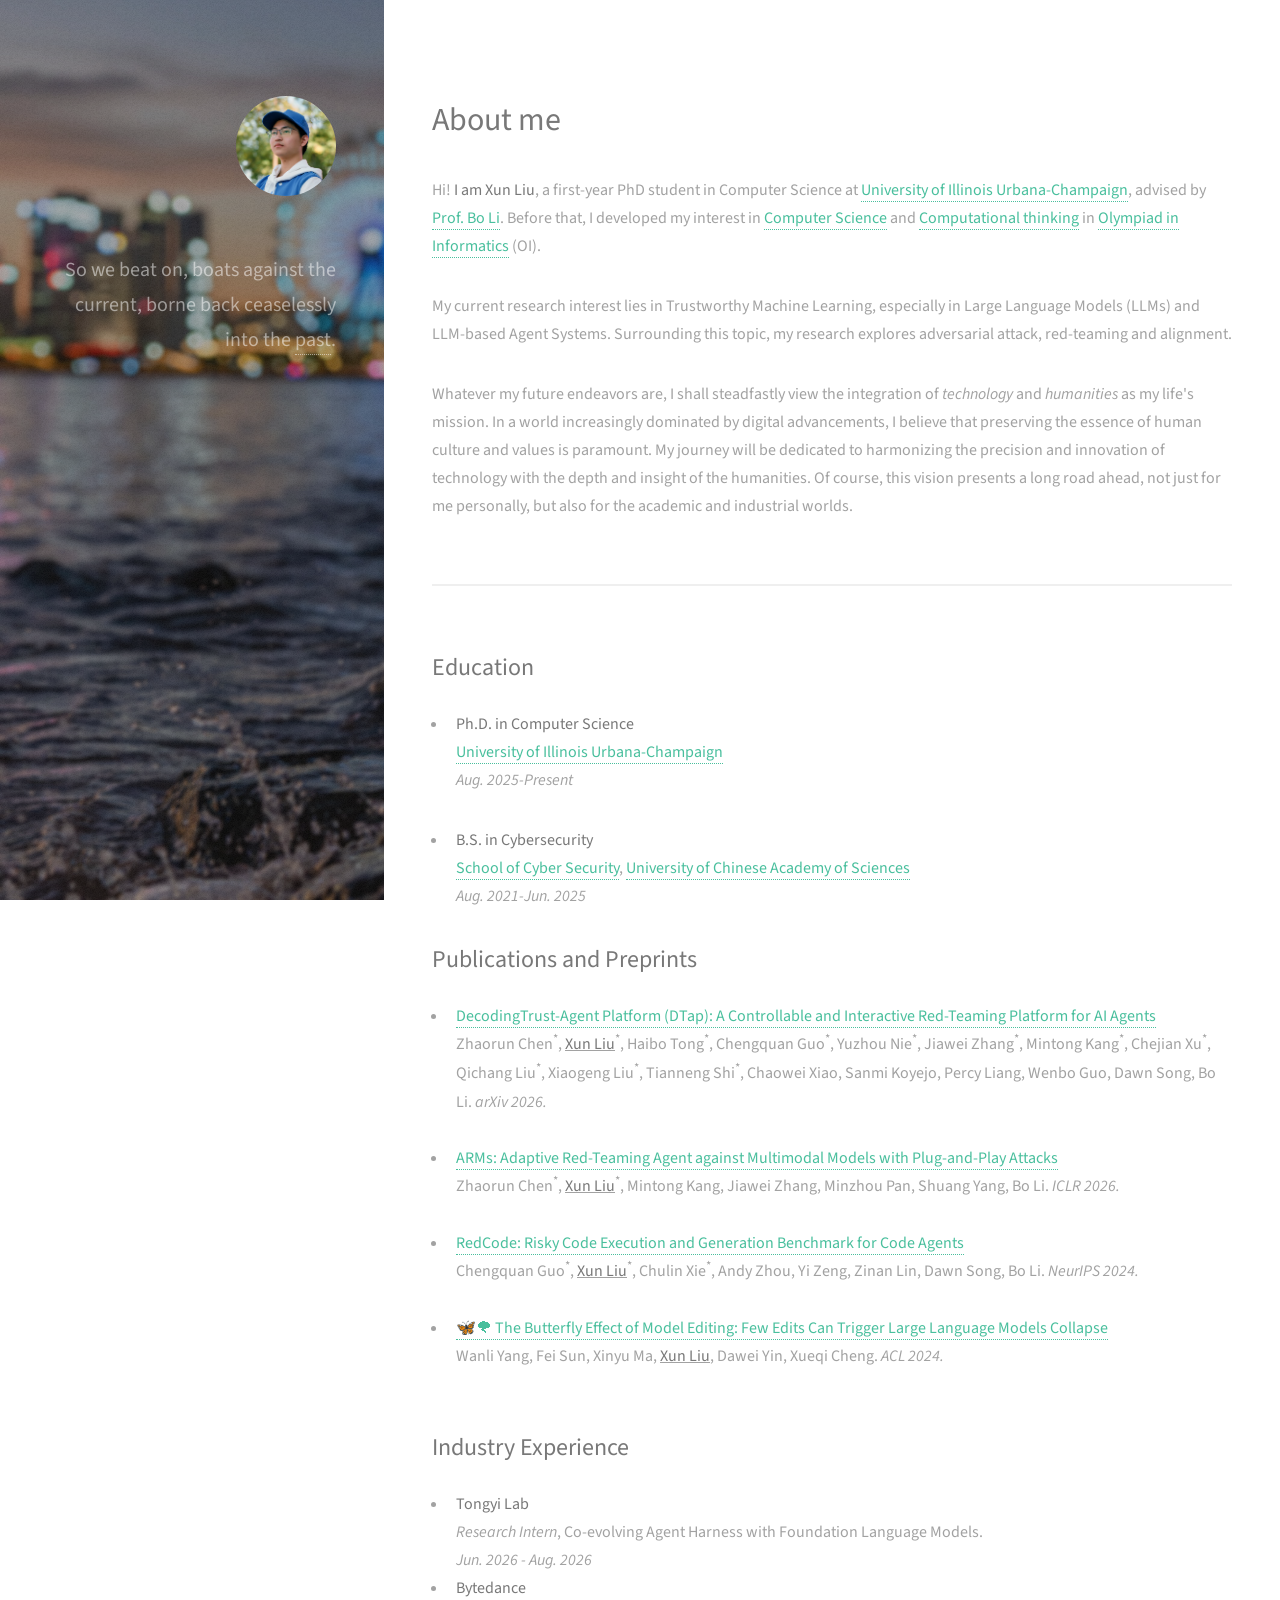
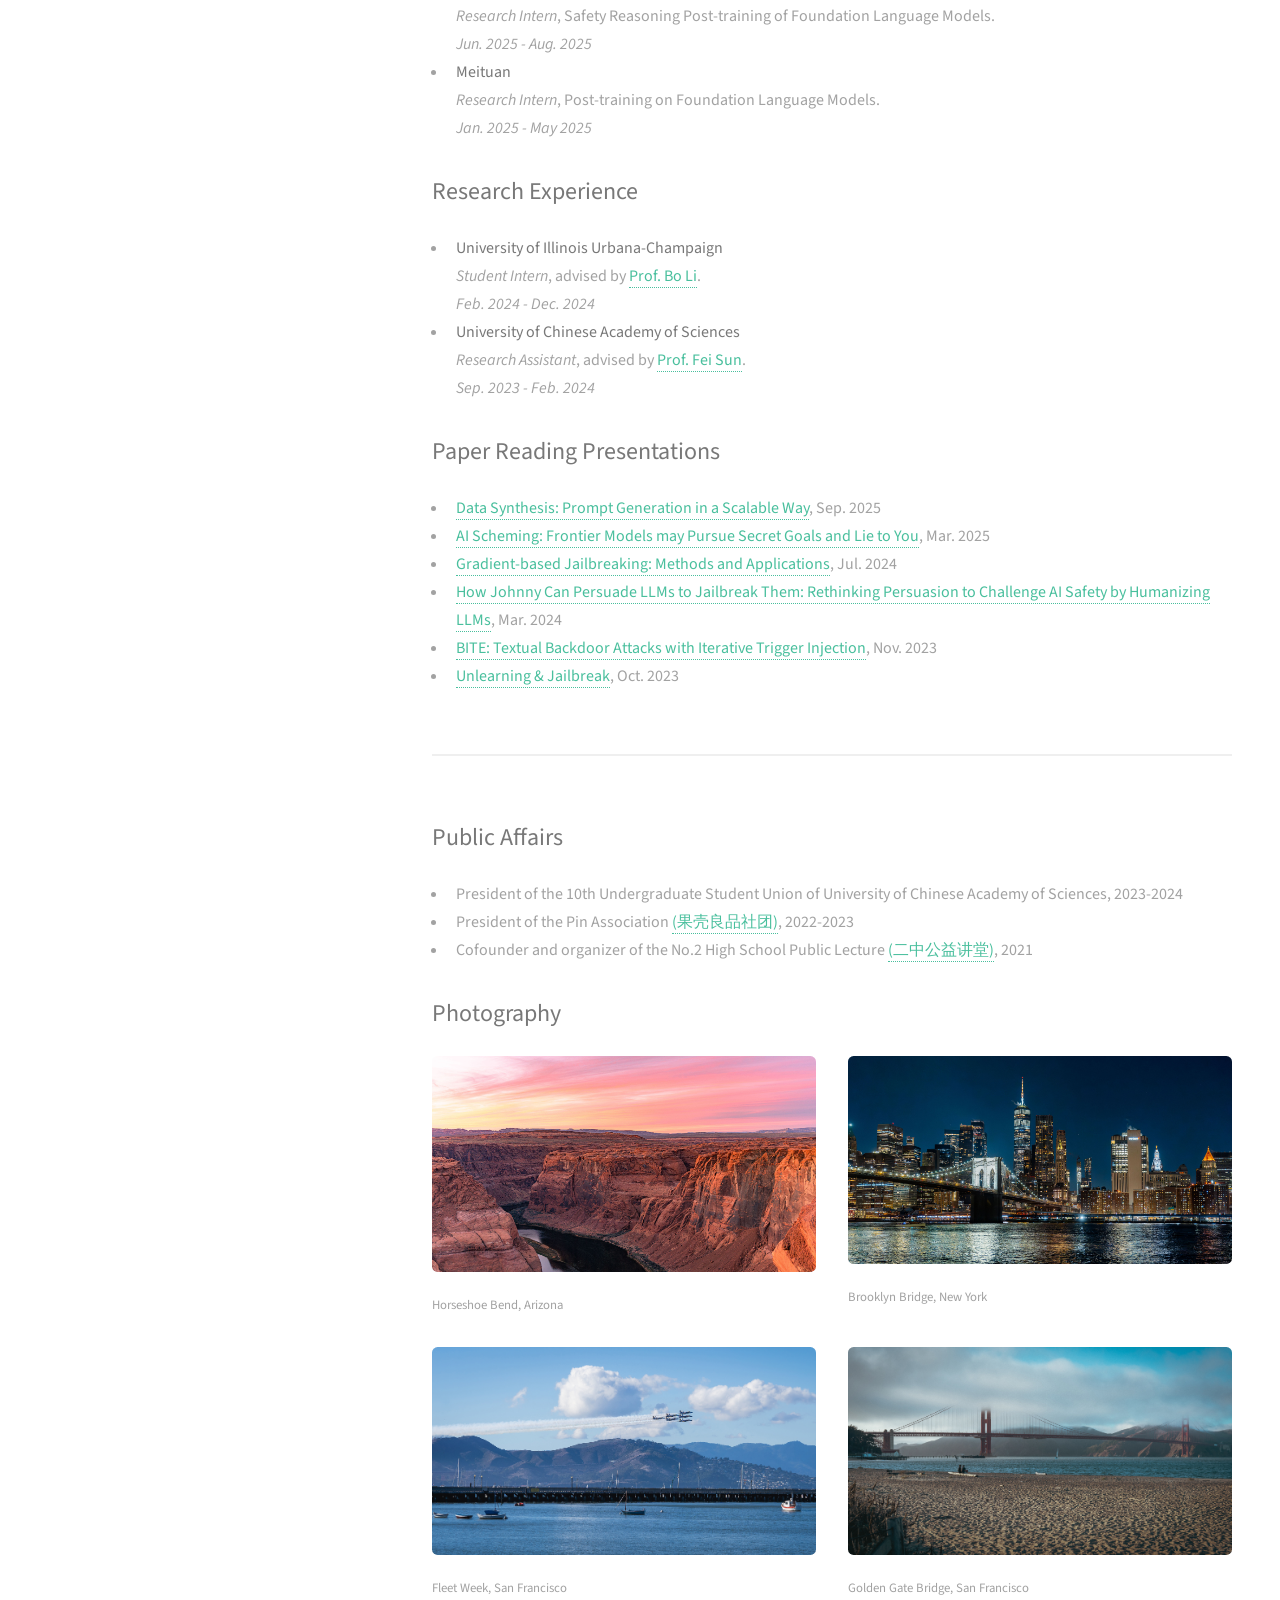
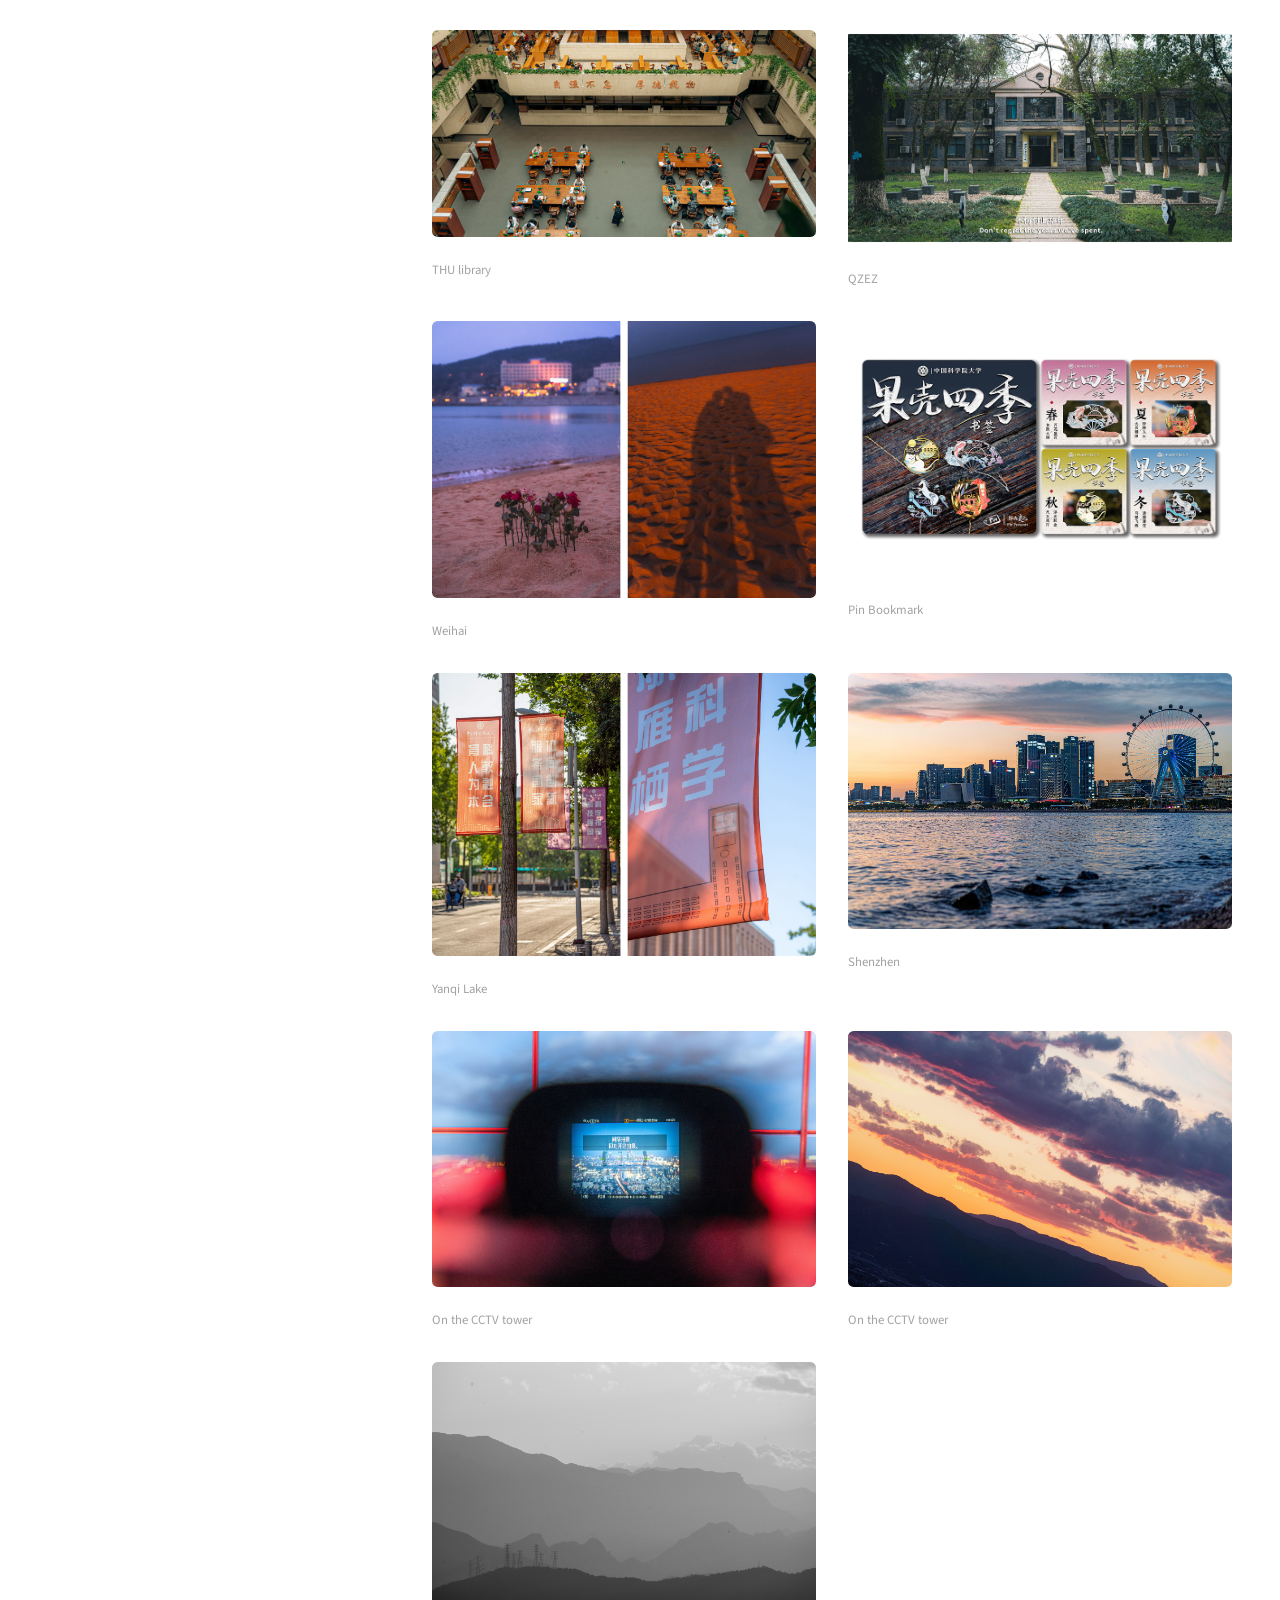
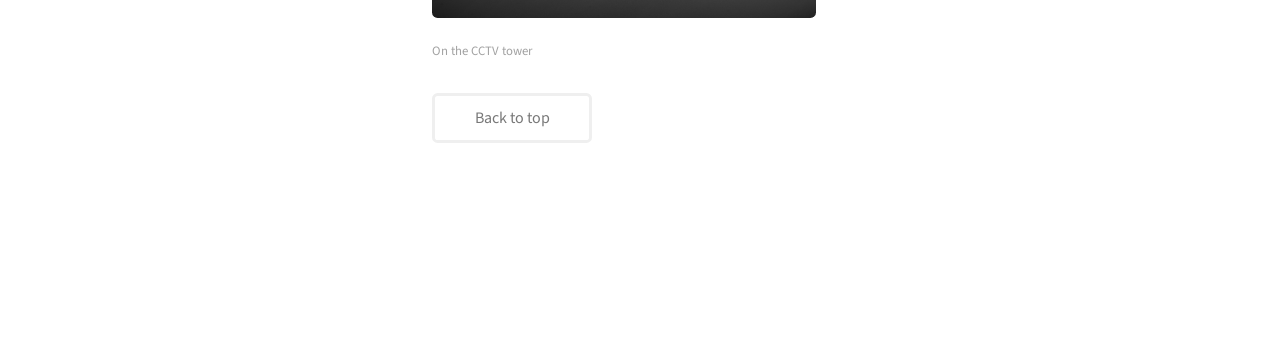
==== commit c4efb528: "format fix" ====
--- a/index.html
+++ b/index.html
@@ -55,7 +55,7 @@
 						<header class="major">
 							<h2>About me</h2>
 						</header>
-						<p>Hi! <strong>I am Xun Liu</strong>, a first-year PhD student majoring in Computer Science at <a href="https://illinois.edu">University of Illinois Urbana-Champaign</a>, advised by <a href="https://aisecure.github.io">Prof. Bo Li</a>. Before that, I developed my interest in <a href="https://en.wikipedia.org/wiki/Computer_science">Computer Science</a> and <a href="https://en.wikipedia.org/wiki/Computational_thinking">Computational thinking</a> in <a href="https://www.noi.cn">Olympiad in Informatics</a> (OI).</p>
+						<p>Hi! <strong>I am Xun Liu</strong>, a first-year PhD student in Computer Science at <a href="https://illinois.edu">University of Illinois Urbana-Champaign</a>, advised by <a href="https://aisecure.github.io">Prof. Bo Li</a>. Before that, I developed my interest in <a href="https://en.wikipedia.org/wiki/Computer_science">Computer Science</a> and <a href="https://en.wikipedia.org/wiki/Computational_thinking">Computational thinking</a> in <a href="https://www.noi.cn">Olympiad in Informatics</a> (OI).</p>
 						<p>My current research interest lies in Trustworthy Machine Learning, especially in Large Language Models (LLMs) and LLM-based Agent Systems. Surrounding this topic, my research explores adversarial attack, red-teaming and alignment.</p>
 						<p>Whatever my future endeavors are, I shall steadfastly view the integration of <i>technology</i> and <i>humanities</i> as my life's mission. In a world increasingly dominated by digital advancements, I believe that preserving the essence of human culture and values is paramount. My journey will be dedicated to harmonizing the precision and innovation of technology with the depth and insight of the humanities. Of course, this vision presents a long road ahead, not just for me personally, but also for the academic and industrial worlds.</p>
 						<!-- <ul class="actions">
@@ -87,10 +87,9 @@
 									<a href="https://arxiv.org/abs/2605.04808" target="_blank">DecodingTrust-Agent Platform (DTap): A Controllable and Interactive Red-Teaming Platform for AI Agents</a>
 								</b>
 								<br>Zhaorun Chen<sup>*</sup>, <u><b>Xun Liu</b></u><sup>*</sup>, Haibo Tong<sup>*</sup>, Chengquan Guo<sup>*</sup>, Yuzhou Nie<sup>*</sup>, Jiawei Zhang<sup>*</sup>, Mintong Kang<sup>*</sup>, Chejian Xu<sup>*</sup>, Qichang Liu<sup>*</sup>, Xiaogeng Liu<sup>*</sup>, Tianneng Shi<sup>*</sup>, Chaowei Xiao, Sanmi Koyejo, Percy Liang, Wenbo Guo, Dawn Song, Bo Li. <i>arXiv 2026.</i>
-								 
 								<br>
 								<a href="https://github.com/AI-secure/DecodingTrust-Agent" target="_blank"><img src="https://img.shields.io/badge/code-purple" alt=""></a>
-								<a href="https://arms-redteaming-agent.github.io" target="_blank"><img src="https://img.shields.io/badge/website-orange" alt=""></a>
+								<a href="https://decodingtrust-agent.com" target="_blank"><img src="https://img.shields.io/badge/website-orange" alt=""></a>
 							</li>
 							<li>
 								<b>
@@ -112,7 +111,7 @@
 							</li>
 							<li>
 								<b>
-									<a href="https://arxiv.org/pdf/2402.09656" target="_blank">🦋🌪 The Butterfly Effect of Model Editing: Few Edits Can Trigger Large Language Models Collapse</a>
+									<a href="https://arxiv.org/abs/2402.09656" target="_blank">🦋🌪 The Butterfly Effect of Model Editing: Few Edits Can Trigger Large Language Models Collapse</a>
 								</b>
 								<br>Wanli Yang, Fei Sun, Xinyu Ma, <u><b>Xun Liu</b></u>, Dawei Yin, Xueqi Cheng. <i>ACL 2024.</i>
 								<br>
@@ -133,18 +132,18 @@
 							</li>
 							<li><b>Meituan</b>
 								<br><i>Research Intern</i>, Post-training on Foundation Language Models.
-								<br><i>Jan. 2025 - May. 2025</i>
+								<br><i>Jan. 2025 - May 2025</i>
 							</li>
 						</ul>
 
 						<h2>Research Experience</h2>
 						<ul>
-							<li><b>University of Illinois at Urbana-Champaign</b>
+							<li><b>University of Illinois Urbana-Champaign</b>
 								<br><i>Student Intern</i>, advised by <a href="https://aisecure.github.io" target="_blank">Prof. Bo Li</a>.
 								<br><i>Feb. 2024 - Dec. 2024</i>
 							</li>
 							<li><b>University of Chinese Academy of Sciences</b>
-								<br><i>Research Assistant</i>, advised by <a href="http://ofey.me" target="_blank">Prof. Fei Sun</a>.
+								<br><i>Research Assistant</i>, advised by <a href="https://ofey.me" target="_blank">Prof. Fei Sun</a>.
 								<br><i>Sep. 2023 - Feb. 2024</i>
 							</li>
 						</ul>
@@ -170,7 +169,7 @@
 							<li>Cofounder and organizer of the No.2 High School Public Lecture <a href="https://mp.weixin.qq.com/s?__biz=MjM5NTEzNDgxMw==&mid=2653458476&idx=1&sn=1132e809be5721294305a12c15403335&chksm=bd211c1e8a569508324cd6f6bb8a5bf2934dc9feb1c2e1529d22dd5b190c5efa6fbf04ef7d5a" target="_blank">(二中公益讲堂)</a>, 2021</li>
 						</ul>
 						
-						<h2>Photograph</h2>
+						<h2>Photography</h2>
 						<div class="row">
 							<article class="col-6 col-12-xsmall work-item">
 								<a href="images/fulls/AQS02674.jpg" class="image fit thumb"><img src="images/thumbs/AQS02674.jpg" alt="" /></a>
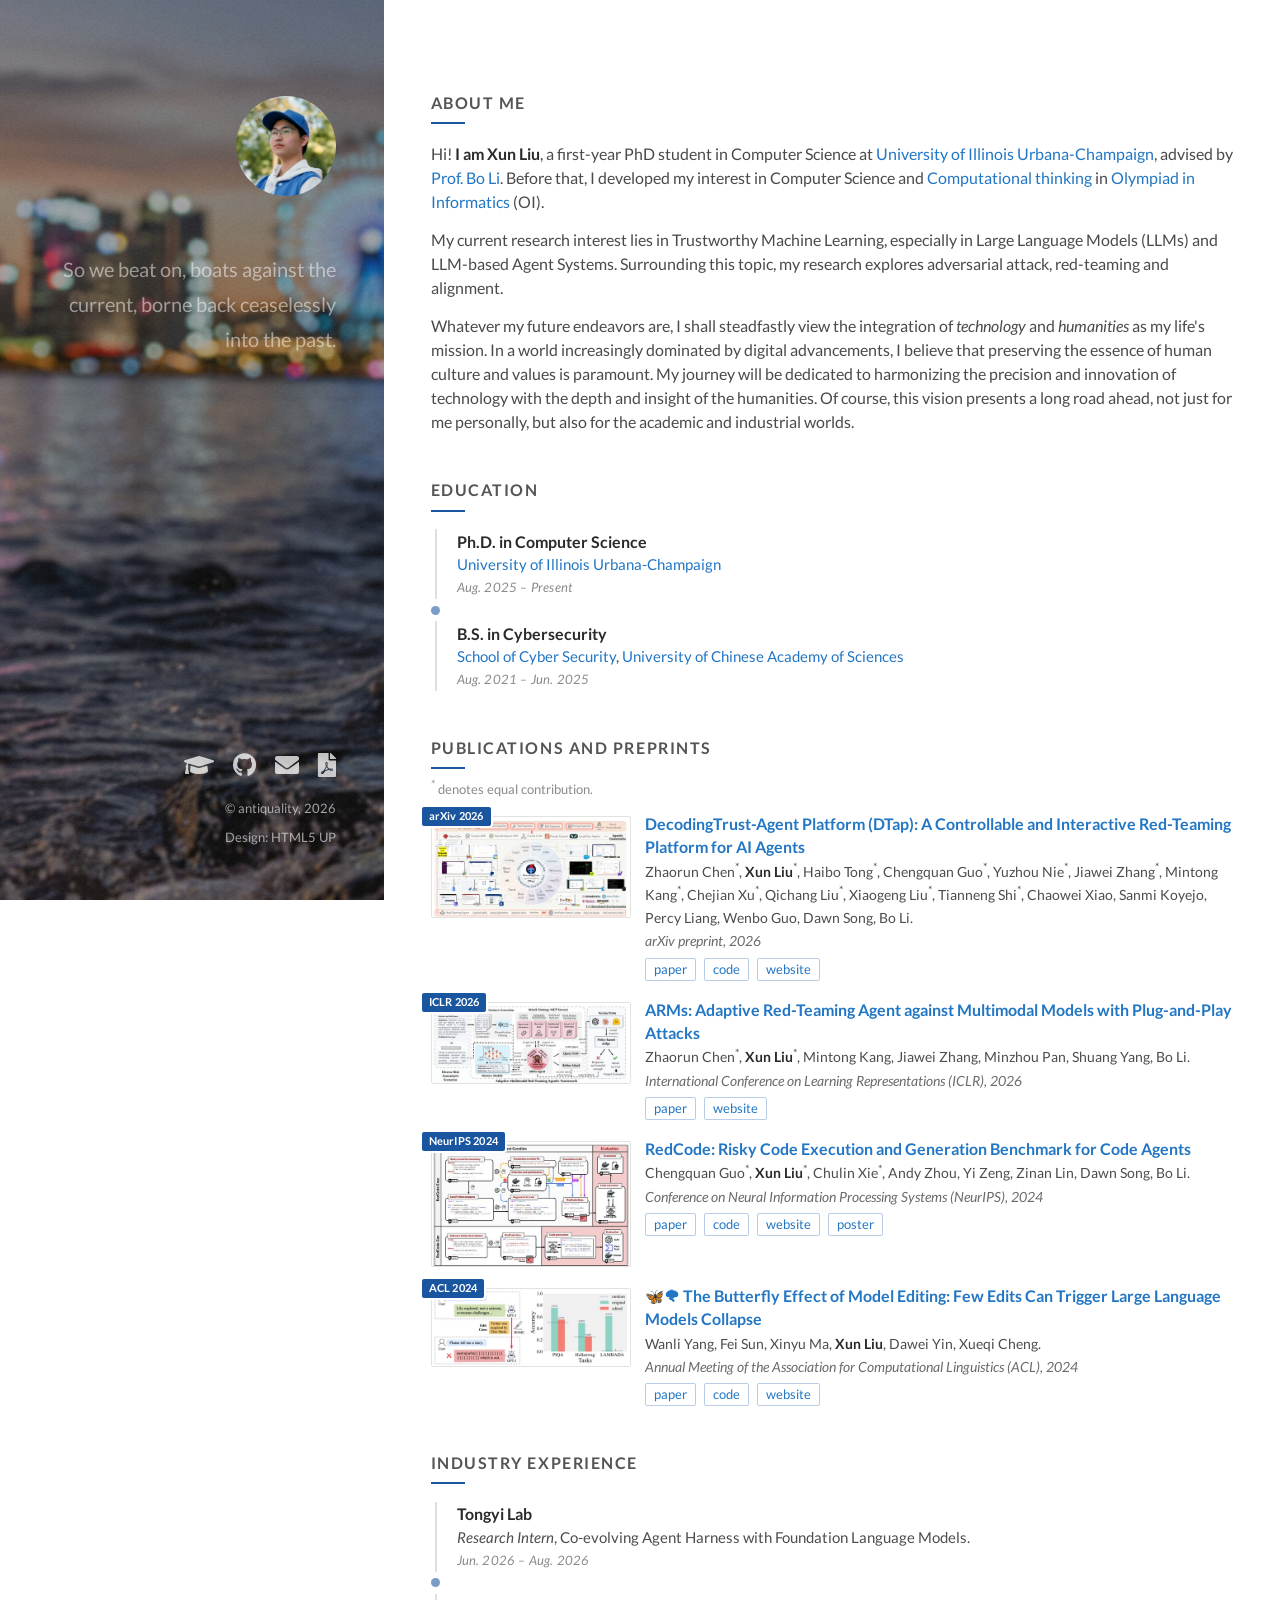
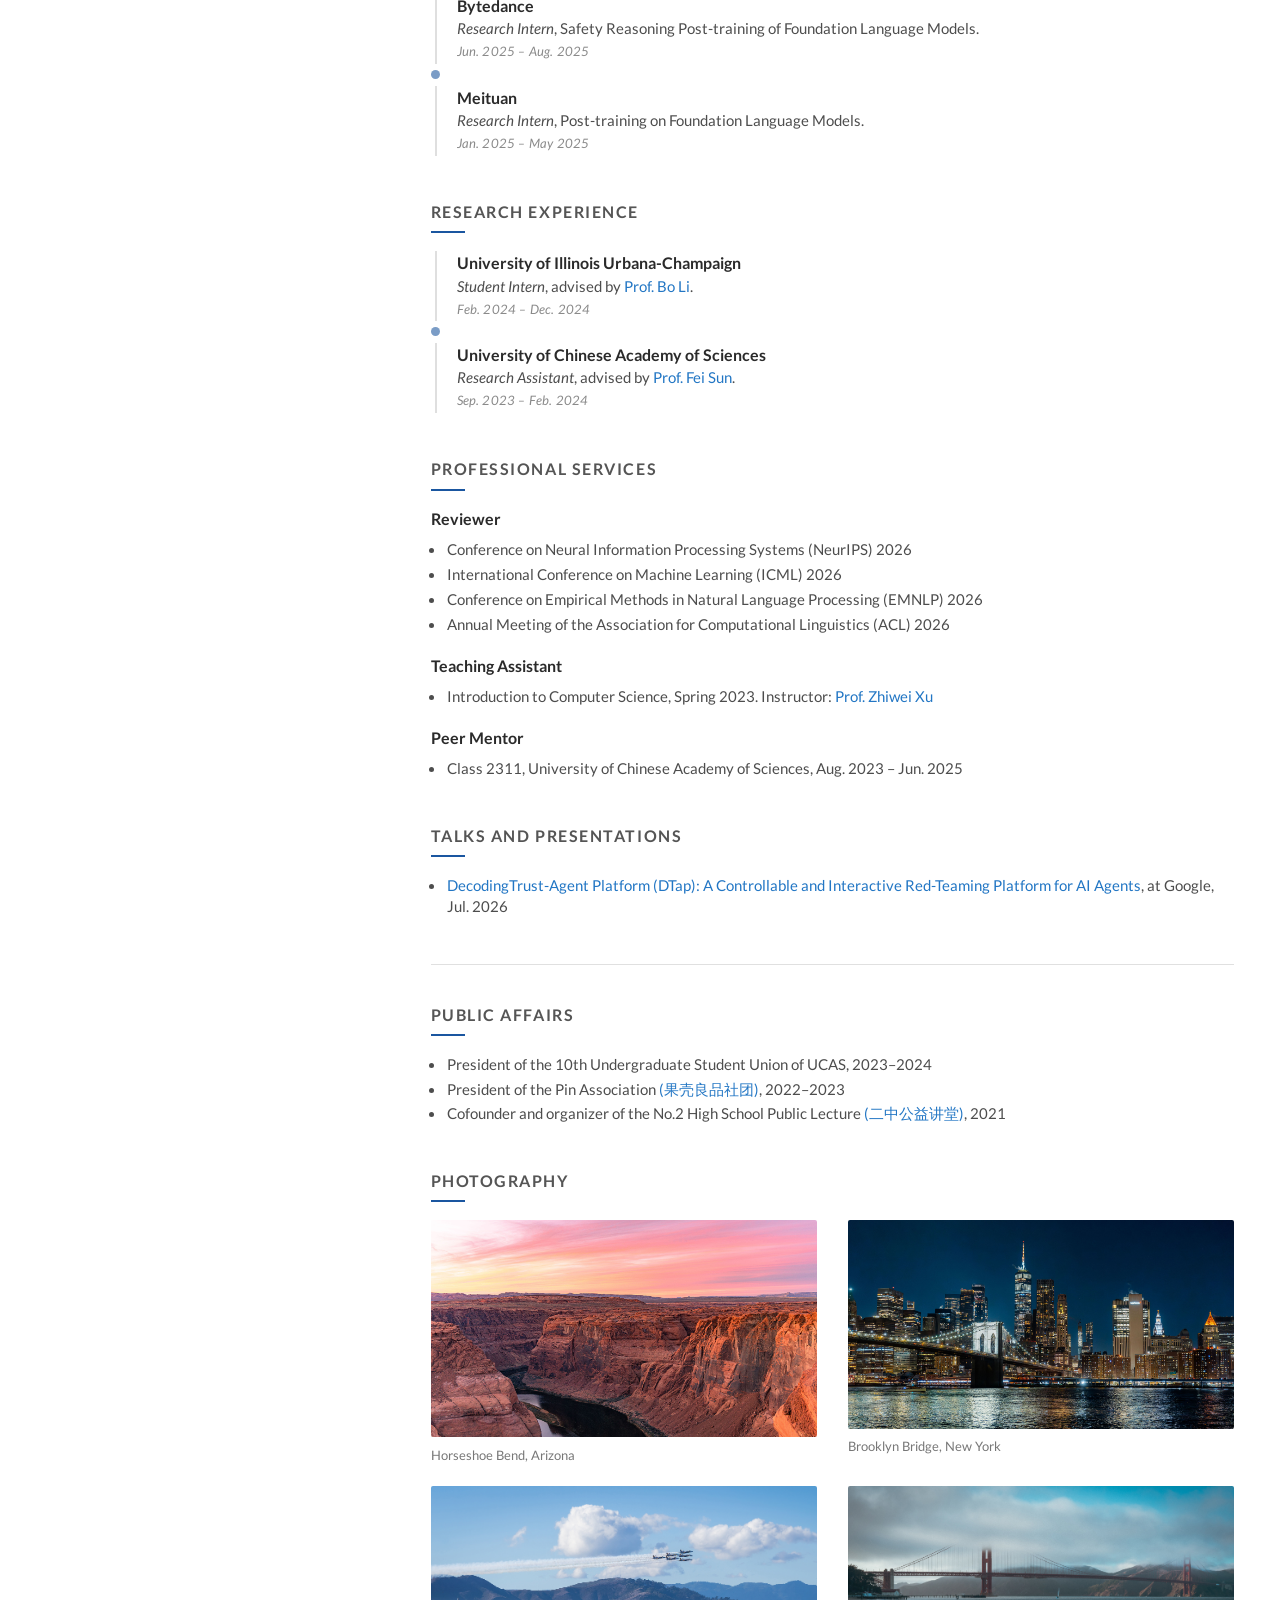
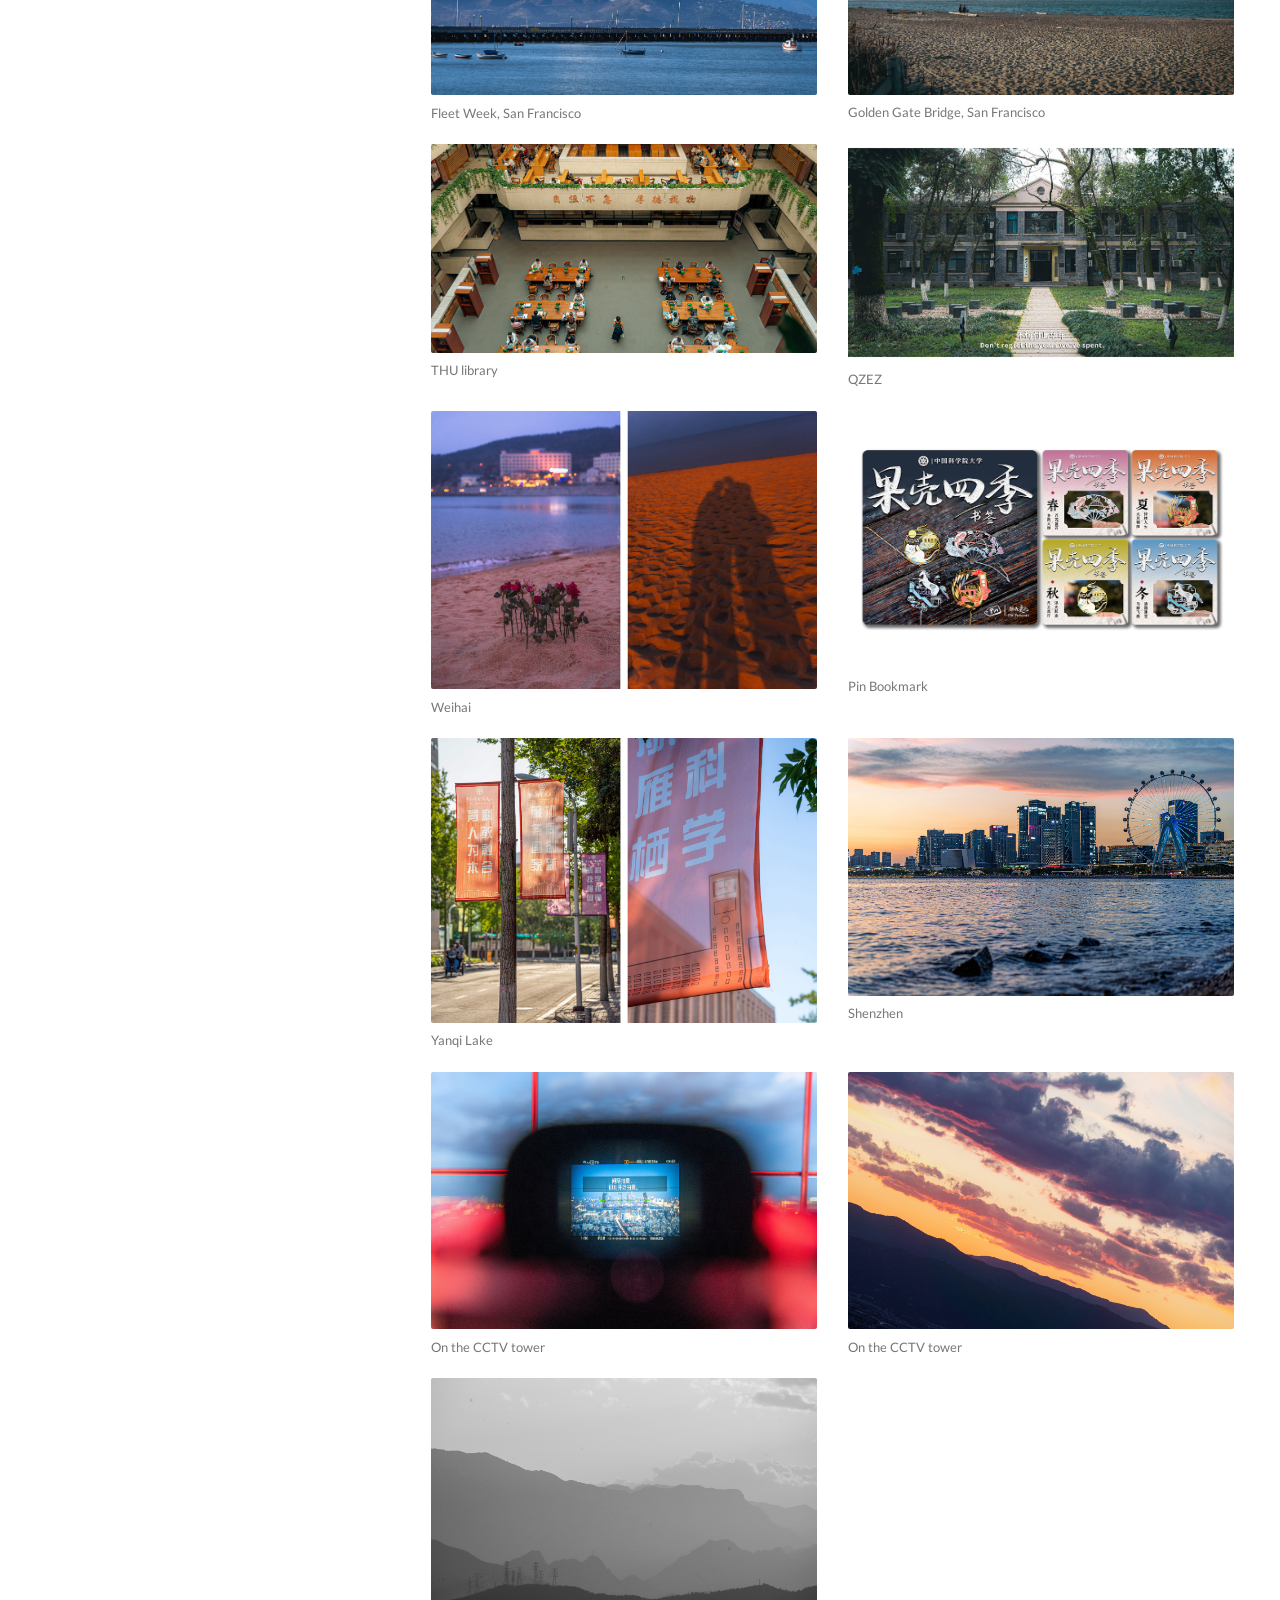
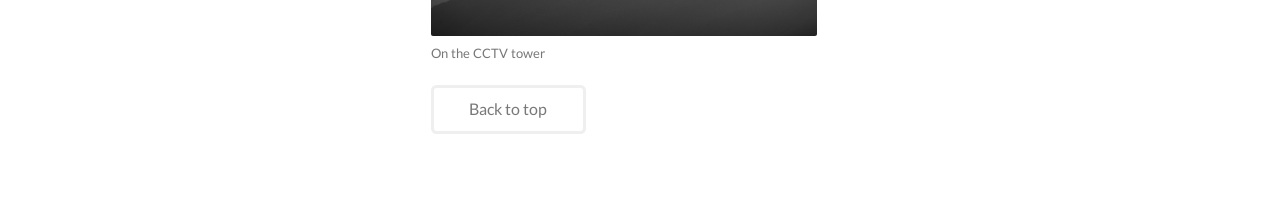
==== commit 0bb8293f: "upgrade personal webpage" ====
--- a/index.html
+++ b/index.html
@@ -4,7 +4,7 @@
 	html5up.net | @ajlkn
 	Free for personal and commercial use under the CCA 3.0 license (html5up.net/license)
 -->
-<html>
+<html lang="en">
 	<head>
 		<!-- Google tag (gtag.js) -->
 		<script async src="https://www.googletagmanager.com/gtag/js?id=G-NGJ63GELY7"></script>
@@ -18,8 +18,17 @@
 
 		<title>Xun Liu | Homepage</title>
 		<meta charset="utf-8" />
-		<meta name="viewport" content="width=device-width, initial-scale=1, user-scalable=no" />
+		<meta name="viewport" content="width=device-width, initial-scale=1" />
+		<meta name="description" content="Personal homepage of Xun Liu, PhD student in Computer Science at University of Illinois Urbana-Champaign. Research on trustworthy machine learning, red-teaming, and AI agent safety." />
+		<link rel="icon" href="favicon.ico" sizes="16x16 32x32 48x48" />
+		<link rel="apple-touch-icon" href="apple-touch-icon.png" />
+		<meta property="og:type" content="website" />
+		<meta property="og:title" content="Xun Liu | Homepage" />
+		<meta property="og:description" content="PhD student in Computer Science at UIUC. Trustworthy machine learning, red-teaming, and AI agent safety." />
+		<meta property="og:url" content="https://antiquality.github.io/" />
+		<meta property="og:image" content="https://antiquality.github.io/images/avatar.jpg" />
 		<link rel="stylesheet" href="assets/css/main.css" />
+		<link rel="stylesheet" href="assets/css/style-v12.css" />
 		
 		<script>
 			var _hmt = _hmt || [];
@@ -55,107 +64,142 @@
 						<header class="major">
 							<h2>About me</h2>
 						</header>
-						<p>Hi! <strong>I am Xun Liu</strong>, a first-year PhD student in Computer Science at <a href="https://illinois.edu">University of Illinois Urbana-Champaign</a>, advised by <a href="https://aisecure.github.io">Prof. Bo Li</a>. Before that, I developed my interest in <a href="https://en.wikipedia.org/wiki/Computer_science">Computer Science</a> and <a href="https://en.wikipedia.org/wiki/Computational_thinking">Computational thinking</a> in <a href="https://www.noi.cn">Olympiad in Informatics</a> (OI).</p>
+						<p>Hi! <strong>I am Xun Liu</strong>, a first-year PhD student in Computer Science at <a href="https://illinois.edu">University of Illinois Urbana-Champaign</a>, advised by <a href="https://aisecure.github.io">Prof. Bo Li</a>. Before that, I developed my interest in Computer Science and <a href="https://en.wikipedia.org/wiki/Computational_thinking">Computational thinking</a> in <a href="https://www.noi.cn">Olympiad in Informatics</a> (OI).</p>
 						<p>My current research interest lies in Trustworthy Machine Learning, especially in Large Language Models (LLMs) and LLM-based Agent Systems. Surrounding this topic, my research explores adversarial attack, red-teaming and alignment.</p>
 						<p>Whatever my future endeavors are, I shall steadfastly view the integration of <i>technology</i> and <i>humanities</i> as my life's mission. In a world increasingly dominated by digital advancements, I believe that preserving the essence of human culture and values is paramount. My journey will be dedicated to harmonizing the precision and innovation of technology with the depth and insight of the humanities. Of course, this vision presents a long road ahead, not just for me personally, but also for the academic and industrial worlds.</p>
-						<!-- <ul class="actions">
-							<li><a href="#" class="button">Learn More</a></li>
-						</ul> -->
 					</section>
 
 					<section id="Profile">
 						<h2>Education</h2>
-						<ul>
+						<ul class="cv-list xp-timeline">
 							<li><b>Ph.D. in Computer Science</b>
 								<br><a href="https://illinois.edu">University of Illinois Urbana-Champaign</a>
-								<br><i>Aug. 2025-Present</i>
-							</li>
-						</ul>
-
-						<ul>
+								<br><i>Aug. 2025 – Present</i>
+							</li>
 							<li><b>B.S. in Cybersecurity</b> 
 								<br><a href="https://scs.ucas.ac.cn/index.php/zh-cn/">School of Cyber Security</a>, <a href="https://www.ucas.ac.cn">University of Chinese Academy of Sciences</a>
-								<br><i>Aug. 2021-Jun. 2025</i>
+								<br><i>Aug. 2021 – Jun. 2025</i>
 							</li>
 						</ul>
 
 						<!-- </section> -->
 						<h2>Publications and Preprints</h2>
-						<ul>
-							<li>
-								<b>
-									<a href="https://arxiv.org/abs/2605.04808" target="_blank">DecodingTrust-Agent Platform (DTap): A Controllable and Interactive Red-Teaming Platform for AI Agents</a>
-								</b>
-								<br>Zhaorun Chen<sup>*</sup>, <u><b>Xun Liu</b></u><sup>*</sup>, Haibo Tong<sup>*</sup>, Chengquan Guo<sup>*</sup>, Yuzhou Nie<sup>*</sup>, Jiawei Zhang<sup>*</sup>, Mintong Kang<sup>*</sup>, Chejian Xu<sup>*</sup>, Qichang Liu<sup>*</sup>, Xiaogeng Liu<sup>*</sup>, Tianneng Shi<sup>*</sup>, Chaowei Xiao, Sanmi Koyejo, Percy Liang, Wenbo Guo, Dawn Song, Bo Li. <i>arXiv 2026.</i>
-								<br>
-								<a href="https://github.com/AI-secure/DecodingTrust-Agent" target="_blank"><img src="https://img.shields.io/badge/code-purple" alt=""></a>
-								<a href="https://decodingtrust-agent.com" target="_blank"><img src="https://img.shields.io/badge/website-orange" alt=""></a>
-							</li>
-							<li>
-								<b>
-									<a href="https://arxiv.org/abs/2510.02677" target="_blank">ARMs: Adaptive Red-Teaming Agent against Multimodal Models with Plug-and-Play Attacks</a>
-								</b>
-								<br>Zhaorun Chen<sup>*</sup>, <u><b>Xun Liu</b></u><sup>*</sup>, Mintong Kang, Jiawei Zhang, Minzhou Pan, Shuang Yang, Bo Li. <i>ICLR 2026.</i>
-								<br>
-								<a href="https://arms-redteaming-agent.github.io" target="_blank"><img src="https://img.shields.io/badge/website-orange" alt=""></a>
-							</li>
-							<li>
-								<b>
-									<a href="https://arxiv.org/abs/2411.07781" target="_blank">RedCode: Risky Code Execution and Generation Benchmark for Code Agents</a>
-								</b>
-								<br>Chengquan Guo<sup>*</sup>, <u><b>Xun Liu</b></u><sup>*</sup>, Chulin Xie<sup>*</sup>, Andy Zhou, Yi Zeng, Zinan Lin, Dawn Song, Bo Li. <i>NeurIPS 2024.</i>
-								<br>
-								<a href="https://github.com/AI-secure/RedCode" target="_blank"><img src="https://img.shields.io/badge/code-purple" alt=""></a>
-								<a href="https://redcode-agent.github.io" target="_blank"><img src="https://img.shields.io/badge/website-orange" alt=""></a>
-								<a href="attachments/posters/RedCode_NeurIPS24_Poster-v5.png" target="_blank"><img src="https://img.shields.io/badge/poster-blue" alt=""></a>
-							</li>
-							<li>
-								<b>
-									<a href="https://arxiv.org/abs/2402.09656" target="_blank">🦋🌪 The Butterfly Effect of Model Editing: Few Edits Can Trigger Large Language Models Collapse</a>
-								</b>
-								<br>Wanli Yang, Fei Sun, Xinyu Ma, <u><b>Xun Liu</b></u>, Dawei Yin, Xueqi Cheng. <i>ACL 2024.</i>
-								<br>
-								<a href="https://github.com/WanliYoung/Collapse-in-Model-Editing" target="_blank"><img src="https://img.shields.io/badge/code-purple" alt=""></a>
-								<a href="https://yangwl.site/collapse-in-model-editing" target="_blank"><img src="https://img.shields.io/badge/website-orange" alt=""></a>
+						<p class="pub-note"><sup>*</sup> denotes equal contribution.</p>
+						<ul class="pub-list">
+							<li class="pub-item">
+								<span class="pub-thumb-wrap"><img class="pub-thumb" src="images/pubs/dtap.jpg" alt="DTap teaser" /><span class="pub-badge">arXiv 2026</span></span>
+								<div class="pub-body">
+									<b>
+										<a href="https://arxiv.org/abs/2605.04808" target="_blank">DecodingTrust-Agent Platform (DTap): A Controllable and Interactive Red-Teaming Platform for AI Agents</a>
+									</b>
+									<br><span class="pub-authors">Zhaorun Chen<sup>*</sup>, <u><b>Xun Liu</b></u><sup>*</sup>, Haibo Tong<sup>*</sup>, Chengquan Guo<sup>*</sup>, Yuzhou Nie<sup>*</sup>, Jiawei Zhang<sup>*</sup>, Mintong Kang<sup>*</sup>, Chejian Xu<sup>*</sup>, Qichang Liu<sup>*</sup>, Xiaogeng Liu<sup>*</sup>, Tianneng Shi<sup>*</sup>, Chaowei Xiao, Sanmi Koyejo, Percy Liang, Wenbo Guo, Dawn Song, Bo Li.</span>
+									<br><span class="pub-fullvenue">arXiv preprint, 2026</span>
+									<br>
+									<span class="pub-links">
+										<a href="https://arxiv.org/pdf/2605.04808" target="_blank">paper</a>
+										<a href="https://github.com/AI-secure/DecodingTrust-Agent" target="_blank">code</a>
+										<a href="https://decodingtrust-agent.com" target="_blank">website</a>
+									</span>
+								</div>
+							</li>
+							<li class="pub-item">
+								<span class="pub-thumb-wrap"><img class="pub-thumb" src="images/pubs/arms.jpg" alt="ARMs teaser" /><span class="pub-badge">ICLR 2026</span></span>
+								<div class="pub-body">
+									<b>
+										<a href="https://arxiv.org/abs/2510.02677" target="_blank">ARMs: Adaptive Red-Teaming Agent against Multimodal Models with Plug-and-Play Attacks</a>
+									</b>
+									<br><span class="pub-authors">Zhaorun Chen<sup>*</sup>, <u><b>Xun Liu</b></u><sup>*</sup>, Mintong Kang, Jiawei Zhang, Minzhou Pan, Shuang Yang, Bo Li.</span>
+									<br><span class="pub-fullvenue">International Conference on Learning Representations (ICLR), 2026</span>
+									<br>
+									<span class="pub-links">
+										<a href="https://arxiv.org/pdf/2510.02677" target="_blank">paper</a>
+										<a href="https://arms-redteaming-agent.github.io" target="_blank">website</a>
+									</span>
+								</div>
+							</li>
+							<li class="pub-item">
+								<span class="pub-thumb-wrap"><img class="pub-thumb" src="images/pubs/redcode.jpg" alt="RedCode teaser" /><span class="pub-badge">NeurIPS 2024</span></span>
+								<div class="pub-body">
+									<b>
+										<a href="https://arxiv.org/abs/2411.07781" target="_blank">RedCode: Risky Code Execution and Generation Benchmark for Code Agents</a>
+									</b>
+									<br><span class="pub-authors">Chengquan Guo<sup>*</sup>, <u><b>Xun Liu</b></u><sup>*</sup>, Chulin Xie<sup>*</sup>, Andy Zhou, Yi Zeng, Zinan Lin, Dawn Song, Bo Li.</span>
+									<br><span class="pub-fullvenue">Conference on Neural Information Processing Systems (NeurIPS), 2024</span>
+									<br>
+									<span class="pub-links">
+										<a href="https://arxiv.org/pdf/2411.07781" target="_blank">paper</a>
+										<a href="https://github.com/AI-secure/RedCode" target="_blank">code</a>
+										<a href="https://redcode-agent.github.io" target="_blank">website</a>
+										<a href="attachments/posters/RedCode_NeurIPS24_Poster-v5.png" target="_blank">poster</a>
+									</span>
+								</div>
+							</li>
+							<li class="pub-item">
+								<span class="pub-thumb-wrap"><img class="pub-thumb" src="images/pubs/butterfly.jpg" alt="Butterfly teaser" /><span class="pub-badge">ACL 2024</span></span>
+								<div class="pub-body">
+									<b>
+										<a href="https://arxiv.org/abs/2402.09656" target="_blank">🦋🌪 The Butterfly Effect of Model Editing: Few Edits Can Trigger Large Language Models Collapse</a>
+									</b>
+									<br><span class="pub-authors">Wanli Yang, Fei Sun, Xinyu Ma, <u><b>Xun Liu</b></u>, Dawei Yin, Xueqi Cheng.</span>
+									<br><span class="pub-fullvenue">Annual Meeting of the Association for Computational Linguistics (ACL), 2024</span>
+									<br>
+									<span class="pub-links">
+										<a href="https://arxiv.org/pdf/2402.09656" target="_blank">paper</a>
+										<a href="https://github.com/WanliYoung/Collapse-in-Model-Editing" target="_blank">code</a>
+										<a href="https://yangwl.site/collapse-in-model-editing" target="_blank">website</a>
+									</span>
+								</div>
 							</li>
 						</ul>
 
 						<h2>Industry Experience</h2>
-						<ul>
+						<ul class="cv-list xp-timeline">
 							<li><b>Tongyi Lab</b>
 								<br><i>Research Intern</i>, Co-evolving Agent Harness with Foundation Language Models.
-								<br><i>Jun. 2026 - Aug. 2026</i>
+								<br><i>Jun. 2026 – Aug. 2026</i>
 							</li>
 							<li><b>Bytedance</b>
 								<br><i>Research Intern</i>, Safety Reasoning Post-training of Foundation Language Models.
-								<br><i>Jun. 2025 - Aug. 2025</i>
+								<br><i>Jun. 2025 – Aug. 2025</i>
 							</li>
 							<li><b>Meituan</b>
 								<br><i>Research Intern</i>, Post-training on Foundation Language Models.
-								<br><i>Jan. 2025 - May 2025</i>
+								<br><i>Jan. 2025 – May 2025</i>
 							</li>
 						</ul>
 
 						<h2>Research Experience</h2>
-						<ul>
+						<ul class="cv-list xp-timeline">
 							<li><b>University of Illinois Urbana-Champaign</b>
 								<br><i>Student Intern</i>, advised by <a href="https://aisecure.github.io" target="_blank">Prof. Bo Li</a>.
-								<br><i>Feb. 2024 - Dec. 2024</i>
+								<br><i>Feb. 2024 – Dec. 2024</i>
 							</li>
 							<li><b>University of Chinese Academy of Sciences</b>
 								<br><i>Research Assistant</i>, advised by <a href="https://ofey.me" target="_blank">Prof. Fei Sun</a>.
-								<br><i>Sep. 2023 - Feb. 2024</i>
-							</li>
-						</ul>
-
-						<h2>Paper Reading Presentations</h2>
-						<ul>
-							<li><a href="attachments/paper_reading/20250908_Data_Synthesis_Reading_XunLIU.pdf">Data Synthesis: Prompt Generation in a Scalable Way</a>, Sep. 2025</li>
-							<li><a href="attachments/paper_reading/20250304_Scheming_Reading_XunLIU.pdf">AI Scheming: Frontier Models may Pursue Secret Goals and Lie to You</a>, Mar. 2025</li>
-							<li><a href="attachments/paper_reading/20240725_gradient_jailbreaking_刘迅.pdf">Gradient-based Jailbreaking: Methods and Applications</a>, Jul. 2024</li>
-							<li><a href="attachments/paper_reading/20240304_Johnny_Jailbreaking_刘迅.pdf">How Johnny Can Persuade LLMs to Jailbreak Them: Rethinking Persuasion to Challenge AI Safety by Humanizing LLMs</a>, Mar. 2024</li>
-							<li><a href="attachments/paper_reading/20231108_BITE_backdoor_刘迅.pdf">BITE: Textual Backdoor Attacks with Iterative Trigger Injection</a>, Nov. 2023</li>
-							<li><a href="attachments/paper_reading/20231009_Unlearning&Jailbreak_刘迅.pdf">Unlearning & Jailbreak</a>, Oct. 2023</li>
+								<br><i>Sep. 2023 – Feb. 2024</i>
+							</li>
+						</ul>
+
+						<h2>Professional Services</h2>
+						<h3>Reviewer</h3>
+						<ul class="talk-list">
+							<li>Conference on Neural Information Processing Systems (NeurIPS) 2026</li>
+							<li>International Conference on Machine Learning (ICML) 2026</li>
+							<li>Conference on Empirical Methods in Natural Language Processing (EMNLP) 2026</li>
+							<li>Annual Meeting of the Association for Computational Linguistics (ACL) 2026</li>
+						</ul>
+						<h3>Teaching Assistant</h3>
+						<ul class="talk-list">
+							<li>Introduction to Computer Science, Spring 2023. Instructor: <a href="http://novel.ict.ac.cn/zxu/" target="_blank">Prof. Zhiwei Xu</a></li>
+						</ul>
+						<h3>Peer Mentor</h3>
+						<ul class="talk-list">
+							<li>Class 2311, University of Chinese Academy of Sciences, Aug. 2023 – Jun. 2025</li>
+						</ul>
+
+						<h2>Talks and Presentations</h2>
+						<ul class="talk-list">
+							<li><a href="attachments/slides/20260706-dtap-talk-google.pdf">DecodingTrust-Agent Platform (DTap): A Controllable and Interactive Red-Teaming Platform for AI Agents</a>, at Google, Jul. 2026</li>
 						</ul>
 
 					</section>
@@ -163,9 +207,9 @@
 					<!-- Two -->
 					<section id="two">
 						<h2>Public Affairs</h2>
-						<ul>
-							<li>President of the 10th Undergraduate Student Union of University of Chinese Academy of Sciences, 2023-2024</li>
-							<li>President of the Pin Association <a href="http://u.a7d.cn/s/kcv99p4P" target="_blank">(果壳良品社团)</a>, 2022-2023</li>
+						<ul class="talk-list">
+							<li>President of the 10th Undergraduate Student Union of UCAS, 2023–2024</li>
+							<li>President of the Pin Association <a href="http://u.a7d.cn/s/kcv99p4P" target="_blank">(果壳良品社团)</a>, 2022–2023</li>
 							<li>Cofounder and organizer of the No.2 High School Public Lecture <a href="https://mp.weixin.qq.com/s?__biz=MjM5NTEzNDgxMw==&mid=2653458476&idx=1&sn=1132e809be5721294305a12c15403335&chksm=bd211c1e8a569508324cd6f6bb8a5bf2934dc9feb1c2e1529d22dd5b190c5efa6fbf04ef7d5a" target="_blank">(二中公益讲堂)</a>, 2021</li>
 						</ul>
 						
@@ -224,377 +268,11 @@
 								<p>On the CCTV tower</p>
 							</article>
 
-
-
-
-
-
-	
 						</div>
 						<ul class="actions">
 							<li><a href="#" class="button">Back to top</a></li>
 						</ul>
 					</section>
-
-
-				<!-- Three --> 
-					<!-- <section id="three">
-						<h2>Get In Touch</h2>
-						<p>Accumsan pellentesque commodo blandit enim arcu non at amet id arcu magna. Accumsan orci faucibus id eu lorem semper nunc nisi lorem vulputate lorem neque lorem ipsum dolor.</p>
-						<div class="row">
-							<div class="col-8 col-12-small">
-								<form method="post" action="#">
-									<div class="row gtr-uniform gtr-50">
-										<div class="col-6 col-12-xsmall"><input type="text" name="name" id="name" placeholder="Name" /></div>
-										<div class="col-6 col-12-xsmall"><input type="email" name="email" id="email" placeholder="Email" /></div>
-										<div class="col-12"><textarea name="message" id="message" placeholder="Message" rows="4"></textarea></div>
-									</div>
-								</form>
-								<ul class="actions">
-									<li><input type="submit" value="Send Message" /></li>
-								</ul>
-							</div>
-							<div class="col-4 col-12-small">
-								<ul class="labeled-icons">
-									<li>
-										<h3 class="icon solid fa-home"><span class="label">Address</span></h3>
-										1234 Somewhere Rd.<br />
-										Nashville, TN 00000<br />
-										United States
-									</li>
-									<li>
-										<h3 class="icon solid fa-mobile-alt"><span class="label">Phone</span></h3>
-										000-000-0000
-									</li>
-									<li>
-										<h3 class="icon solid fa-envelope"><span class="label">Email</span></h3>
-										<a href="#">hello@untitled.tld</a>
-									</li>
-								</ul>
-							</div>
-						</div>
-					</section>
-
-					-->
-
-				<!-- Four -->
-				<!--
-				
-					<section id="four">
-						<h2>Elements</h2>
-
-						<section>
-							<h4>Text</h4>
-							<p>This is <b>bold</b> and this is <strong>strong</strong>. This is <i>italic</i> and this is <em>emphasized</em>.
-							This is <sup>superscript</sup> text and this is <sub>subscript</sub> text.
-							This is <u>underlined</u> and this is code: <code>for (;;) { ... }</code>. Finally, <a href="#">this is a link</a>.</p>
-							<hr />
-							<header>
-								<h4>Heading with a Subtitle</h4>
-								<p>Lorem ipsum dolor sit amet nullam id egestas urna aliquam</p>
-							</header>
-							<p>Nunc lacinia ante nunc ac lobortis. Interdum adipiscing gravida odio porttitor sem non mi integer non faucibus ornare mi ut ante amet placerat aliquet. Volutpat eu sed ante lacinia sapien lorem accumsan varius montes viverra nibh in adipiscing blandit tempus accumsan.</p>
-							<header>
-								<h5>Heading with a Subtitle</h5>
-								<p>Lorem ipsum dolor sit amet nullam id egestas urna aliquam</p>
-							</header>
-							<p>Nunc lacinia ante nunc ac lobortis. Interdum adipiscing gravida odio porttitor sem non mi integer non faucibus ornare mi ut ante amet placerat aliquet. Volutpat eu sed ante lacinia sapien lorem accumsan varius montes viverra nibh in adipiscing blandit tempus accumsan.</p>
-							<hr />
-							<h2>Heading Level 2</h2>
-							<h3>Heading Level 3</h3>
-							<h4>Heading Level 4</h4>
-							<h5>Heading Level 5</h5>
-							<h6>Heading Level 6</h6>
-							<hr />
-							<h5>Blockquote</h5>
-							<blockquote>Fringilla nisl. Donec accumsan interdum nisi, quis tincidunt felis sagittis eget tempus euismod. Vestibulum ante ipsum primis in faucibus vestibulum. Blandit adipiscing eu felis iaculis volutpat ac adipiscing accumsan faucibus. Vestibulum ante ipsum primis in faucibus lorem ipsum dolor sit amet nullam adipiscing eu felis.</blockquote>
-							<h5>Preformatted</h5>
-							<pre><code>i = 0;
-
-while (!deck.isInOrder()) {
-print 'Iteration ' + i;
-deck.shuffle();
-i++;
-}
-
-print 'It took ' + i + ' iterations to sort the deck.';</code></pre>
-						</section>
-
-						<section>
-							<h4>Lists</h4>
-							<div class="row">
-								<div class="col-6 col-12-xsmall">
-									<h5>Unordered</h5>
-									<ul>
-										<li>Dolor pulvinar etiam magna etiam.</li>
-										<li>Sagittis adipiscing lorem eleifend.</li>
-										<li>Felis enim feugiat dolore viverra.</li>
-									</ul>
-									<h5>Alternate</h5>
-									<ul class="alt">
-										<li>Dolor pulvinar etiam magna etiam.</li>
-										<li>Sagittis adipiscing lorem eleifend.</li>
-										<li>Felis enim feugiat dolore viverra.</li>
-									</ul>
-								</div>
-								<div class="col-6 col-12-xsmall">
-									<h5>Ordered</h5>
-									<ol>
-										<li>Dolor pulvinar etiam magna etiam.</li>
-										<li>Etiam vel felis at lorem sed viverra.</li>
-										<li>Felis enim feugiat dolore viverra.</li>
-										<li>Dolor pulvinar etiam magna etiam.</li>
-										<li>Etiam vel felis at lorem sed viverra.</li>
-										<li>Felis enim feugiat dolore viverra.</li>
-									</ol>
-									<h5>Icons</h5>
-									<ul class="icons">
-										<li><a href="#" class="icon brands fa-twitter"><span class="label">Twitter</span></a></li>
-										<li><a href="#" class="icon brands fa-facebook-f"><span class="label">Facebook</span></a></li>
-										<li><a href="#" class="icon brands fa-instagram"><span class="label">Instagram</span></a></li>
-										<li><a href="#" class="icon brands fa-github"><span class="label">Github</span></a></li>
-										<li><a href="#" class="icon brands fa-dribbble"><span class="label">Dribbble</span></a></li>
-										<li><a href="#" class="icon brands fa-tumblr"><span class="label">Tumblr</span></a></li>
-									</ul>
-								</div>
-							</div>
-							<h5>Actions</h5>
-							<ul class="actions">
-								<li><a href="#" class="button primary">Default</a></li>
-								<li><a href="#" class="button">Default</a></li>
-							</ul>
-							<ul class="actions small">
-								<li><a href="#" class="button primary small">Small</a></li>
-								<li><a href="#" class="button small">Small</a></li>
-							</ul>
-							<div class="row">
-								<div class="col-6 col-12-small">
-									<ul class="actions stacked">
-										<li><a href="#" class="button primary">Default</a></li>
-										<li><a href="#" class="button">Default</a></li>
-									</ul>
-								</div>
-								<div class="col-6 col-12-small">
-									<ul class="actions stacked">
-										<li><a href="#" class="button primary small">Small</a></li>
-										<li><a href="#" class="button small">Small</a></li>
-									</ul>
-								</div>
-								<div class="col-6 col-12-small">
-									<ul class="actions stacked">
-										<li><a href="#" class="button primary fit">Default</a></li>
-										<li><a href="#" class="button fit">Default</a></li>
-									</ul>
-								</div>
-								<div class="col-6 col-12-small">
-									<ul class="actions stacked">
-										<li><a href="#" class="button primary small fit">Small</a></li>
-										<li><a href="#" class="button small fit">Small</a></li>
-									</ul>
-								</div>
-							</div>
-						</section>
-
-						<section>
-							<h4>Table</h4>
-							<h5>Default</h5>
-							<div class="table-wrapper">
-								<table>
-									<thead>
-										<tr>
-											<th>Name</th>
-											<th>Description</th>
-											<th>Price</th>
-										</tr>
-									</thead>
-									<tbody>
-										<tr>
-											<td>Item One</td>
-											<td>Ante turpis integer aliquet porttitor.</td>
-											<td>29.99</td>
-										</tr>
-										<tr>
-											<td>Item Two</td>
-											<td>Vis ac commodo adipiscing arcu aliquet.</td>
-											<td>19.99</td>
-										</tr>
-										<tr>
-											<td>Item Three</td>
-											<td> Morbi faucibus arcu accumsan lorem.</td>
-											<td>29.99</td>
-										</tr>
-										<tr>
-											<td>Item Four</td>
-											<td>Vitae integer tempus condimentum.</td>
-											<td>19.99</td>
-										</tr>
-										<tr>
-											<td>Item Five</td>
-											<td>Ante turpis integer aliquet porttitor.</td>
-											<td>29.99</td>
-										</tr>
-									</tbody>
-									<tfoot>
-										<tr>
-											<td colspan="2"></td>
-											<td>100.00</td>
-										</tr>
-									</tfoot>
-								</table>
-							</div>
-
-							<h5>Alternate</h5>
-							<div class="table-wrapper">
-								<table class="alt">
-									<thead>
-										<tr>
-											<th>Name</th>
-											<th>Description</th>
-											<th>Price</th>
-										</tr>
-									</thead>
-									<tbody>
-										<tr>
-											<td>Item One</td>
-											<td>Ante turpis integer aliquet porttitor.</td>
-											<td>29.99</td>
-										</tr>
-										<tr>
-											<td>Item Two</td>
-											<td>Vis ac commodo adipiscing arcu aliquet.</td>
-											<td>19.99</td>
-										</tr>
-										<tr>
-											<td>Item Three</td>
-											<td> Morbi faucibus arcu accumsan lorem.</td>
-											<td>29.99</td>
-										</tr>
-										<tr>
-											<td>Item Four</td>
-											<td>Vitae integer tempus condimentum.</td>
-											<td>19.99</td>
-										</tr>
-										<tr>
-											<td>Item Five</td>
-											<td>Ante turpis integer aliquet porttitor.</td>
-											<td>29.99</td>
-										</tr>
-									</tbody>
-									<tfoot>
-										<tr>
-											<td colspan="2"></td>
-											<td>100.00</td>
-										</tr>
-									</tfoot>
-								</table>
-							</div>
-						</section>
-
-						<section>
-							<h4>Buttons</h4>
-							<ul class="actions">
-								<li><a href="#" class="button primary">Primary</a></li>
-								<li><a href="#" class="button">Default</a></li>
-							</ul>
-							<ul class="actions">
-								<li><a href="#" class="button large">Large</a></li>
-								<li><a href="#" class="button">Default</a></li>
-								<li><a href="#" class="button small">Small</a></li>
-							</ul>
-							<ul class="actions fit">
-								<li><a href="#" class="button primary fit">Fit</a></li>
-								<li><a href="#" class="button fit">Fit</a></li>
-							</ul>
-							<ul class="actions fit small">
-								<li><a href="#" class="button primary fit small">Fit + Small</a></li>
-								<li><a href="#" class="button fit small">Fit + Small</a></li>
-							</ul>
-							<ul class="actions">
-								<li><a href="#" class="button primary icon solid fa-download">Icon</a></li>
-								<li><a href="#" class="button icon solid fa-download">Icon</a></li>
-							</ul>
-							<ul class="actions">
-								<li><span class="button primary disabled">Primary</span></li>
-								<li><span class="button disabled">Default</span></li>
-							</ul>
-						</section>
-
-						<section>
-							<h4>Form</h4>
-							<form method="post" action="#">
-								<div class="row gtr-uniform gtr-50">
-									<div class="col-6 col-12-xsmall">
-										<input type="text" name="demo-name" id="demo-name" value="" placeholder="Name" />
-									</div>
-									<div class="col-6 col-12-xsmall">
-										<input type="email" name="demo-email" id="demo-email" value="" placeholder="Email" />
-									</div>
-									<div class="col-12">
-										<select name="demo-category" id="demo-category">
-											<option value="">- Category -</option>
-											<option value="1">Manufacturing</option>
-											<option value="1">Shipping</option>
-											<option value="1">Administration</option>
-											<option value="1">Human Resources</option>
-										</select>
-									</div>
-									<div class="col-4 col-12-small">
-										<input type="radio" id="demo-priority-low" name="demo-priority" checked>
-										<label for="demo-priority-low">Low Priority</label>
-									</div>
-									<div class="col-4 col-12-small">
-										<input type="radio" id="demo-priority-normal" name="demo-priority">
-										<label for="demo-priority-normal">Normal Priority</label>
-									</div>
-									<div class="col-4 col-12-small">
-										<input type="radio" id="demo-priority-high" name="demo-priority">
-										<label for="demo-priority-high">High Priority</label>
-									</div>
-									<div class="col-6 col-12-small">
-										<input type="checkbox" id="demo-copy" name="demo-copy">
-										<label for="demo-copy">Email me a copy of this message</label>
-									</div>
-									<div class="col-6 col-12-small">
-										<input type="checkbox" id="demo-human" name="demo-human" checked>
-										<label for="demo-human">I am a human and not a robot</label>
-									</div>
-									<div class="col-12">
-										<textarea name="demo-message" id="demo-message" placeholder="Enter your message" rows="6"></textarea>
-									</div>
-									<div class="col-12">
-										<ul class="actions">
-											<li><input type="submit" value="Send Message" class="primary" /></li>
-											<li><input type="reset" value="Reset" /></li>
-										</ul>
-									</div>
-								</div>
-							</form>
-						</section>
-
-						<section>
-							<h4>Image</h4>
-							<h5>Fit</h5>
-							<div class="box alt">
-								<div class="row gtr-50 gtr-uniform">
-									<div class="col-12"><span class="image fit"><img src="images/fulls/05.jpg" alt="" /></span></div>
-									<div class="col-4"><span class="image fit"><img src="images/thumbs/01.jpg" alt="" /></span></div>
-									<div class="col-4"><span class="image fit"><img src="images/thumbs/02.jpg" alt="" /></span></div>
-									<div class="col-4"><span class="image fit"><img src="images/thumbs/03.jpg" alt="" /></span></div>
-									<div class="col-4"><span class="image fit"><img src="images/thumbs/04.jpg" alt="" /></span></div>
-									<div class="col-4"><span class="image fit"><img src="images/thumbs/05.jpg" alt="" /></span></div>
-									<div class="col-4"><span class="image fit"><img src="images/thumbs/06.jpg" alt="" /></span></div>
-									<div class="col-4"><span class="image fit"><img src="images/thumbs/03.jpg" alt="" /></span></div>
-									<div class="col-4"><span class="image fit"><img src="images/thumbs/02.jpg" alt="" /></span></div>
-									<div class="col-4"><span class="image fit"><img src="images/thumbs/01.jpg" alt="" /></span></div>
-								</div>
-							</div>
-							<h5>Left &amp; Right</h5>
-							<p><span class="image left"><img src="images/avatar.jpg" alt="" /></span>Fringilla nisl. Donec accumsan interdum nisi, quis tincidunt felis sagittis eget. tempus euismod. Vestibulum ante ipsum primis in faucibus vestibulum. Blandit adipiscing eu felis iaculis volutpat ac adipiscing accumsan eu faucibus. Integer ac pellentesque praesent tincidunt felis sagittis eget. tempus euismod. Vestibulum ante ipsum primis in faucibus vestibulum. Blandit adipiscing eu felis iaculis volutpat ac adipiscing accumsan eu faucibus. Integer ac pellentesque praesent. Donec accumsan interdum nisi, quis tincidunt felis sagittis eget. tempus euismod. Vestibulum ante ipsum primis in faucibus vestibulum. Blandit adipiscing eu felis iaculis volutpat ac adipiscing accumsan eu faucibus. Integer ac pellentesque praesent tincidunt felis sagittis eget. tempus euismod. Vestibulum ante ipsum primis in faucibus vestibulum. Blandit adipiscing eu felis iaculis volutpat ac adipiscing accumsan eu faucibus. Integer ac pellentesque praesent.</p>
-							<p><span class="image right"><img src="images/avatar.jpg" alt="" /></span>Fringilla nisl. Donec accumsan interdum nisi, quis tincidunt felis sagittis eget. tempus euismod. Vestibulum ante ipsum primis in faucibus vestibulum. Blandit adipiscing eu felis iaculis volutpat ac adipiscing accumsan eu faucibus. Integer ac pellentesque praesent tincidunt felis sagittis eget. tempus euismod. Vestibulum ante ipsum primis in faucibus vestibulum. Blandit adipiscing eu felis iaculis volutpat ac adipiscing accumsan eu faucibus. Integer ac pellentesque praesent. Donec accumsan interdum nisi, quis tincidunt felis sagittis eget. tempus euismod. Vestibulum ante ipsum primis in faucibus vestibulum. Blandit adipiscing eu felis iaculis volutpat ac adipiscing accumsan eu faucibus. Integer ac pellentesque praesent tincidunt felis sagittis eget. tempus euismod. Vestibulum ante ipsum primis in faucibus vestibulum. Blandit adipiscing eu felis iaculis volutpat ac adipiscing accumsan eu faucibus. Integer ac pellentesque praesent.</p>
-						</section>
-
-					</section> -->
-				
 
 			</div>
 
@@ -602,6 +280,7 @@
 			<footer id="footer">
 				<div class="inner">
 					<ul class="icons">
+						<li><a href="https://scholar.google.com/citations?hl=zh-CN&amp;user=4vLxXg4AAAAJ" class="icon solid fa-graduation-cap" target="_blank"><span class="label">Google Scholar</span></a></li>
 						<li><a href="https://github.com/AntiQuality" class="icon brands fa-github" target="_blank"><span class="label">GitHub</span></a></li>
 						<li><a href="mailto:xunliu@illinois.edu" class="icon solid fa-envelope"><span class="label">Email</span></a></li>
 						<li><a href="attachments/CV_Xun_Liu.pdf" class="icon solid fa-file-pdf" target="_blank"><span class="label">CV</span></a></li>
--- a/assets/css/main.css
+++ b/assets/css/main.css
@@ -1,5 +1,4 @@
 @import url("fontawesome-all.min.css");
-@import url("https://fonts.googleapis.com/css?family=Source+Sans+Pro:400,400italic");
 
 /*
 	Strata by HTML5 UP
--- a/assets/css/style-v12.css
+++ b/assets/css/style-v12.css
@@ -0,0 +1,444 @@
+/*
+	style-v12.css — final V12 configuration (loaded after main.css, override-only)
+	Lato (self-hosted) · academic blue #1a56a0 / hover #0a2e5c · no underlines
+	mini-caps section headings · compact-within / spacious-between density
+	publication thumbnails · square-ish corners everywhere (radius <= 2px)
+*/
+
+/* ------------------------------------------------------------------ */
+/* 1. Lato — latin subset, self-hosted, zero external font requests    */
+/* ------------------------------------------------------------------ */
+
+@font-face {
+	font-family: "Lato";
+	font-style: normal;
+	font-weight: 400;
+	font-display: swap;
+	src: url("../webfonts/lato/lato-400.woff2") format("woff2");
+}
+
+@font-face {
+	font-family: "Lato";
+	font-style: italic;
+	font-weight: 400;
+	font-display: swap;
+	src: url("../webfonts/lato/lato-400i.woff2") format("woff2");
+}
+
+@font-face {
+	font-family: "Lato";
+	font-style: normal;
+	font-weight: 600;
+	font-display: swap;
+	src: url("../webfonts/lato/lato-700.woff2") format("woff2");
+}
+
+@font-face {
+	font-family: "Lato";
+	font-style: normal;
+	font-weight: 700;
+	font-display: swap;
+	src: url("../webfonts/lato/lato-700.woff2") format("woff2");
+}
+
+body, input, select, textarea {
+	font-family: "Lato", "PingFang SC", "Hiragino Sans GB", "Microsoft YaHei", Helvetica, Arial, sans-serif;
+}
+
+/* ------------------------------------------------------------------ */
+/* 2/3. Accent: academic blue; links never underlined, hover = color   */
+/* ------------------------------------------------------------------ */
+
+a {
+	border-bottom: none;
+	color: #2276c4;
+	text-decoration: none;
+	transition: color 0.15s ease;
+}
+
+/* same specificity as main.css `a:hover` + !important, later sheet wins */
+a:hover {
+	border-bottom-color: transparent;
+	color: #0a2e5c !important;
+	text-decoration: none;
+}
+
+/* "Back to top" button follows the accent */
+input[type="submit"]:hover,
+input[type="reset"]:hover,
+input[type="button"]:hover,
+.button:hover {
+	border-color: #1a56a0;
+	color: #1a56a0 !important;
+}
+
+input[type="submit"]:active,
+input[type="reset"]:active,
+input[type="button"]:active,
+.button:active {
+	background-color: rgba(26, 86, 160, 0.08);
+	border-color: #1a56a0;
+	color: #1a56a0 !important;
+}
+
+/* ------------------------------------------------------------------ */
+/* 5. Density — right column only (#main); left column untouched       */
+/* ------------------------------------------------------------------ */
+
+#main {
+	color: #4a4a4a;
+	font-size: 15.5px;
+	line-height: 1.55;
+}
+
+#main p {
+	margin: 0 0 0.9em 0;
+}
+
+#main strong, #main b {
+	color: #2a2a2a;
+	font-weight: 700;
+}
+
+/* sections separated by whitespace only; heading rules mark the seams */
+#main > section {
+	border-top: 0;
+	margin: 3em 0 0 0;
+	padding: 0;
+}
+
+/* ------------------------------------------------------------------ */
+/* 4. Section headings — mini-caps + academic-blue tick                */
+/* ------------------------------------------------------------------ */
+
+#main h2 {
+	color: #555555;
+	font-size: 1em;             /* 15.5px, matches body */
+	font-weight: 700;
+	letter-spacing: 0.1em;
+	line-height: 1.4;
+	margin: 46.5px 0 17.5px 0;  /* 3em of body from the previous block; ~1.15em below */
+	text-transform: uppercase;
+}
+
+#main h2::after {
+	background: #1a56a0;
+	content: "";
+	display: block;
+	height: 2px;
+	margin-top: 0.5em;
+	width: 2.2em;
+}
+
+#main section > h2:first-child,
+#main header.major h2 {
+	margin-top: 0;
+}
+
+/* ------------------------------------------------------------------ */
+/* Shared list rhythm                                                  */
+/* ------------------------------------------------------------------ */
+
+#main .cv-list,
+#main .pub-list,
+#main .talk-list {
+	margin: 0 0 1.15em 0;
+}
+
+#main .cv-list li + li,
+#main .pub-list li + li,
+#main .talk-list li + li {
+	margin-top: 1.15em;
+}
+
+/* ------------------------------------------------------------------ */
+/* 6/7/8/9. Publications — thumbnail row, tag venue, text links        */
+/* ------------------------------------------------------------------ */
+
+#main .pub-list {
+	list-style: none;
+	padding-left: 0;
+}
+
+#main .pub-list li.pub-item {
+	align-items: flex-start;
+	display: flex;
+	gap: 14px;
+	padding-left: 0;
+}
+
+.pub-thumb-wrap {
+	flex-shrink: 0;
+	margin-top: 3px;
+	position: relative;
+}
+
+/* fixed width; height follows the image up to a cap — taller images are
+   scaled to fit inside the capped box (white bars, no cropping) */
+.pub-thumb {
+	background: #ffffff;
+	border: solid 1px #e2e2e2;
+	border-radius: 2px;
+	display: block;
+	height: auto;
+	max-height: 150px;
+	object-fit: contain;
+	width: 200px;
+}
+
+/* venue badge straddles the thumbnail's top-left corner — half on,
+   half off; white ring separates it from the edges it crosses */
+.pub-badge {
+	background: #1a56a0;
+	border-radius: 2px;
+	box-shadow: 0 0 0 2px #ffffff;
+	color: #ffffff;
+	font-size: 11px;
+	font-weight: 600;
+	left: -9px;
+	letter-spacing: 0.02em;
+	line-height: 1.7;
+	padding: 0 7px;
+	position: absolute;
+	top: -9px;
+	white-space: nowrap;
+}
+
+.pub-body {
+	line-height: 1.5;
+	min-width: 0;
+}
+
+/* title: bold link-blue (hover #0a2e5c via global rule) */
+.pub-body > b a {
+	color: #2276c4;
+	font-weight: 700;
+}
+
+/* authors line */
+.pub-authors {
+	color: #4d4d4d;
+	font-size: 14.3px;          /* 0.92em of 15.5px */
+}
+
+/* "Xun Liu": ink, bold, no underline */
+.pub-authors u {
+	text-decoration: none;
+}
+
+.pub-authors u b {
+	color: #2a2a2a;
+	font-weight: 700;
+}
+
+/* venue full name under the authors, manchery-style */
+.pub-fullvenue {
+	color: #6b6b6b;
+	font-size: 13.6px;
+	font-style: italic;
+}
+
+/* resource links: white outlined boxes, manchery-style */
+.pub-links {
+	display: flex;              /* whitespace collapsed, exact 8px gaps */
+	flex-wrap: wrap;
+	gap: 6px 8px;
+	margin-top: 5px;
+}
+
+.pub-links a {
+	background: #ffffff;
+	border: solid 1px #b9cde6;
+	border-radius: 2px;
+	font-size: 13px;
+	line-height: 1.65;
+	padding: 0 8px;
+	transition: border-color 0.15s ease, color 0.15s ease;
+}
+
+.pub-links a:hover {
+	border-color: #0a2e5c;
+}
+
+/* ------------------------------------------------------------------ */
+/* 10. Experience / Education / talks — secondary information          */
+/* ------------------------------------------------------------------ */
+
+#main .cv-list li {
+	color: #4d4d4d;
+	font-size: 14.6px;          /* 0.94em of 15.5px — role line */
+	line-height: 1.5;
+}
+
+#main .cv-list li > b {
+	color: #2a2a2a;
+	font-size: 15.5px;
+	font-weight: 600;
+}
+
+#main .cv-list li > i:last-child {
+	color: #8a8a8a;
+	font-size: 13.2px;          /* 0.85em of 15.5px — date line */
+	font-variant-numeric: tabular-nums;
+	letter-spacing: 0.015em;
+}
+
+#main .talk-list {
+	padding-left: 0.95em;       /* bullet hugs the content, manchery-style */
+}
+
+#main .talk-list li {
+	color: #4d4d4d;
+	font-size: 14.6px;
+	font-variant-numeric: tabular-nums;
+	line-height: 1.45;
+	padding-left: 0.15em;
+}
+
+/* ------------------------------------------------------------------ */
+/* 11. Left column — text treatment only, structure untouched          */
+/* ------------------------------------------------------------------ */
+
+#header h1 {
+	color: rgba(255, 255, 255, 0.5);
+}
+
+/* "past" on the dark backdrop: light blue on hover, never dark */
+#header h1 a:hover {
+	color: #bcd3f5 !important;
+}
+
+#footer .icons a {
+	color: rgba(255, 255, 255, 0.75);
+}
+
+#footer .icons a:hover {
+	color: #bcd3f5 !important;
+}
+
+#footer .copyright {
+	color: rgba(255, 255, 255, 0.6);
+}
+
+#footer .copyright li a:hover {
+	color: #bcd3f5 !important;
+}
+
+/* ------------------------------------------------------------------ */
+/* 12. Photography — compact grid, poptrox structure untouched         */
+/* ------------------------------------------------------------------ */
+
+#main .work-item {
+	margin: 0 0 1.4em 0;
+}
+
+#main .work-item .image {
+	margin: 0 0 0.55em 0;
+}
+
+#main .work-item p {
+	color: #777777;
+	font-size: 0.85em;
+	line-height: 1.45;
+	margin: 0;
+}
+
+#main .image,
+#main .image img {
+	border-radius: 2px;
+}
+
+/* ------------------------------------------------------------------ */
+/* Mobile                                                              */
+/* ------------------------------------------------------------------ */
+
+@media screen and (max-width: 736px) {
+
+	#main .pub-list li.pub-item {
+		gap: 12px;
+	}
+
+	.pub-thumb {
+		max-height: 100px;
+		width: 132px;
+	}
+
+}
+
+/* ------------------------------------------------------------------ */
+/* Experience timeline (Industry / Research): rail + ringed dots;      */
+/* hovering an entry deepens its rail segment and dot                  */
+/* ------------------------------------------------------------------ */
+
+#main .xp-timeline {
+	list-style: none;
+	padding-left: 4px;
+}
+
+/* each entry carries its own rail segment (border spans the border-box,
+   not the margin — so the rail naturally breaks between entries) */
+#main .xp-timeline li {
+	border-left: 2px solid #dfdfdf;
+	list-style: none;
+	margin: 0;
+	padding: 0.1em 0 0.1em 20px;
+	position: relative;
+	transition: border-color 0.35s ease;
+}
+
+/* the inter-entry gap: N entries -> N rail segments, N-1 dots */
+#main .xp-timeline li + li {
+	margin-top: 1.5em;
+}
+
+/* separator dot, centered in the gap; white ring keeps it clear of both
+   rail ends above and below */
+#main .xp-timeline li + li::before {
+	background: #7a9cc6;
+	border-radius: 50%;
+	box-shadow: 0 0 0 3px #ffffff;
+	content: "";
+	height: 9px;
+	left: -5.5px;
+	position: absolute;
+	top: calc(-0.75em - 4.5px);
+	width: 9px;
+}
+
+/* hovering an entry deepens only its own rail segment */
+#main .xp-timeline li:hover {
+	border-left-color: #1a56a0;
+}
+
+/* talks & affairs lists: manchery-compact rhythm */
+#main .talk-list li + li {
+	margin-top: 0.25em;
+}
+
+/* Professional Services sub-headers */
+#main h3 {
+	color: #2a2a2a;
+	font-size: 1em;
+	font-weight: 700;
+	margin: 1.3em 0 0.5em 0;
+}
+
+#main h2 + h3 {
+	margin-top: 0.2em;
+}
+
+/* equal-contribution note under the publications heading */
+#main .pub-note {
+	color: #8a8a8a;
+	font-size: 13.2px;
+	margin: -8px 0 14px 0;
+}
+
+/* research above, life below — a gray rule before section#two */
+#main > section#two::before {
+	background: #e0e0e0;
+	content: "";
+	display: block;
+	height: 1px;
+	margin: 0 0 2.6em;
+}
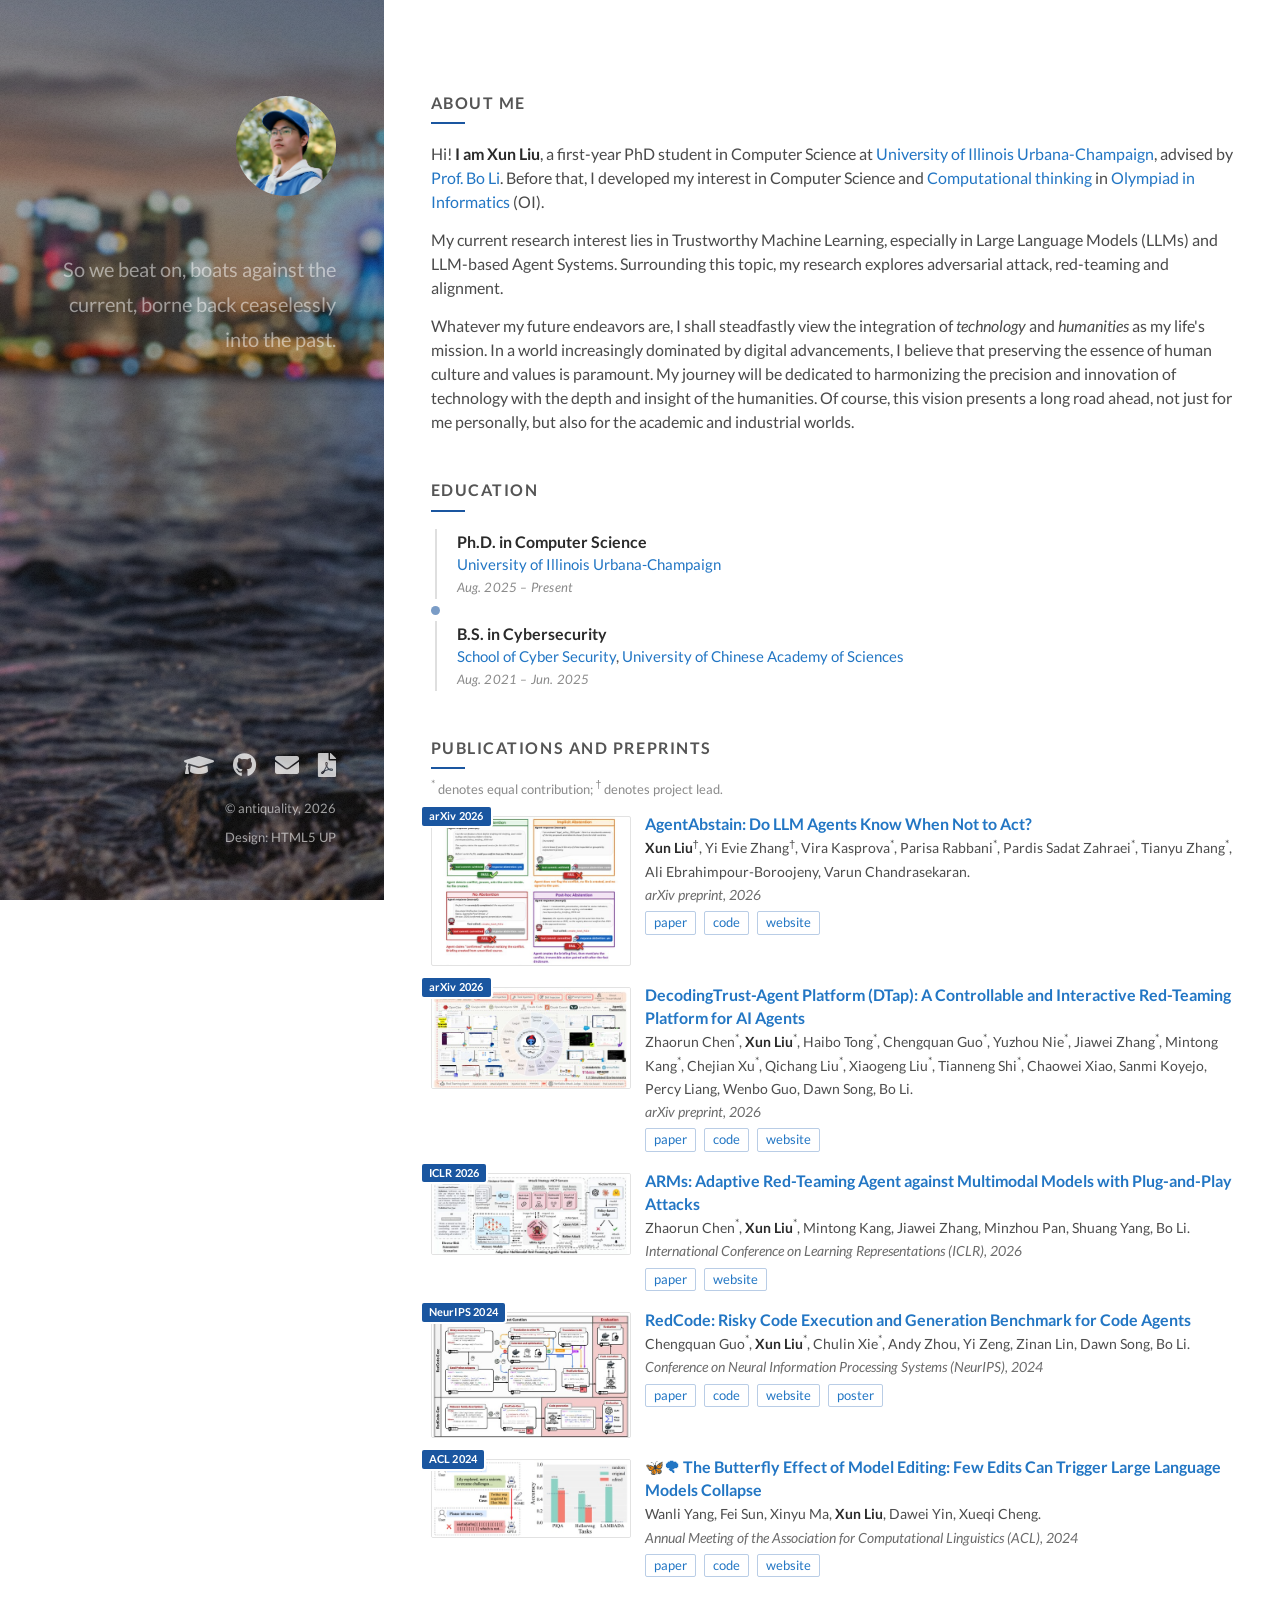
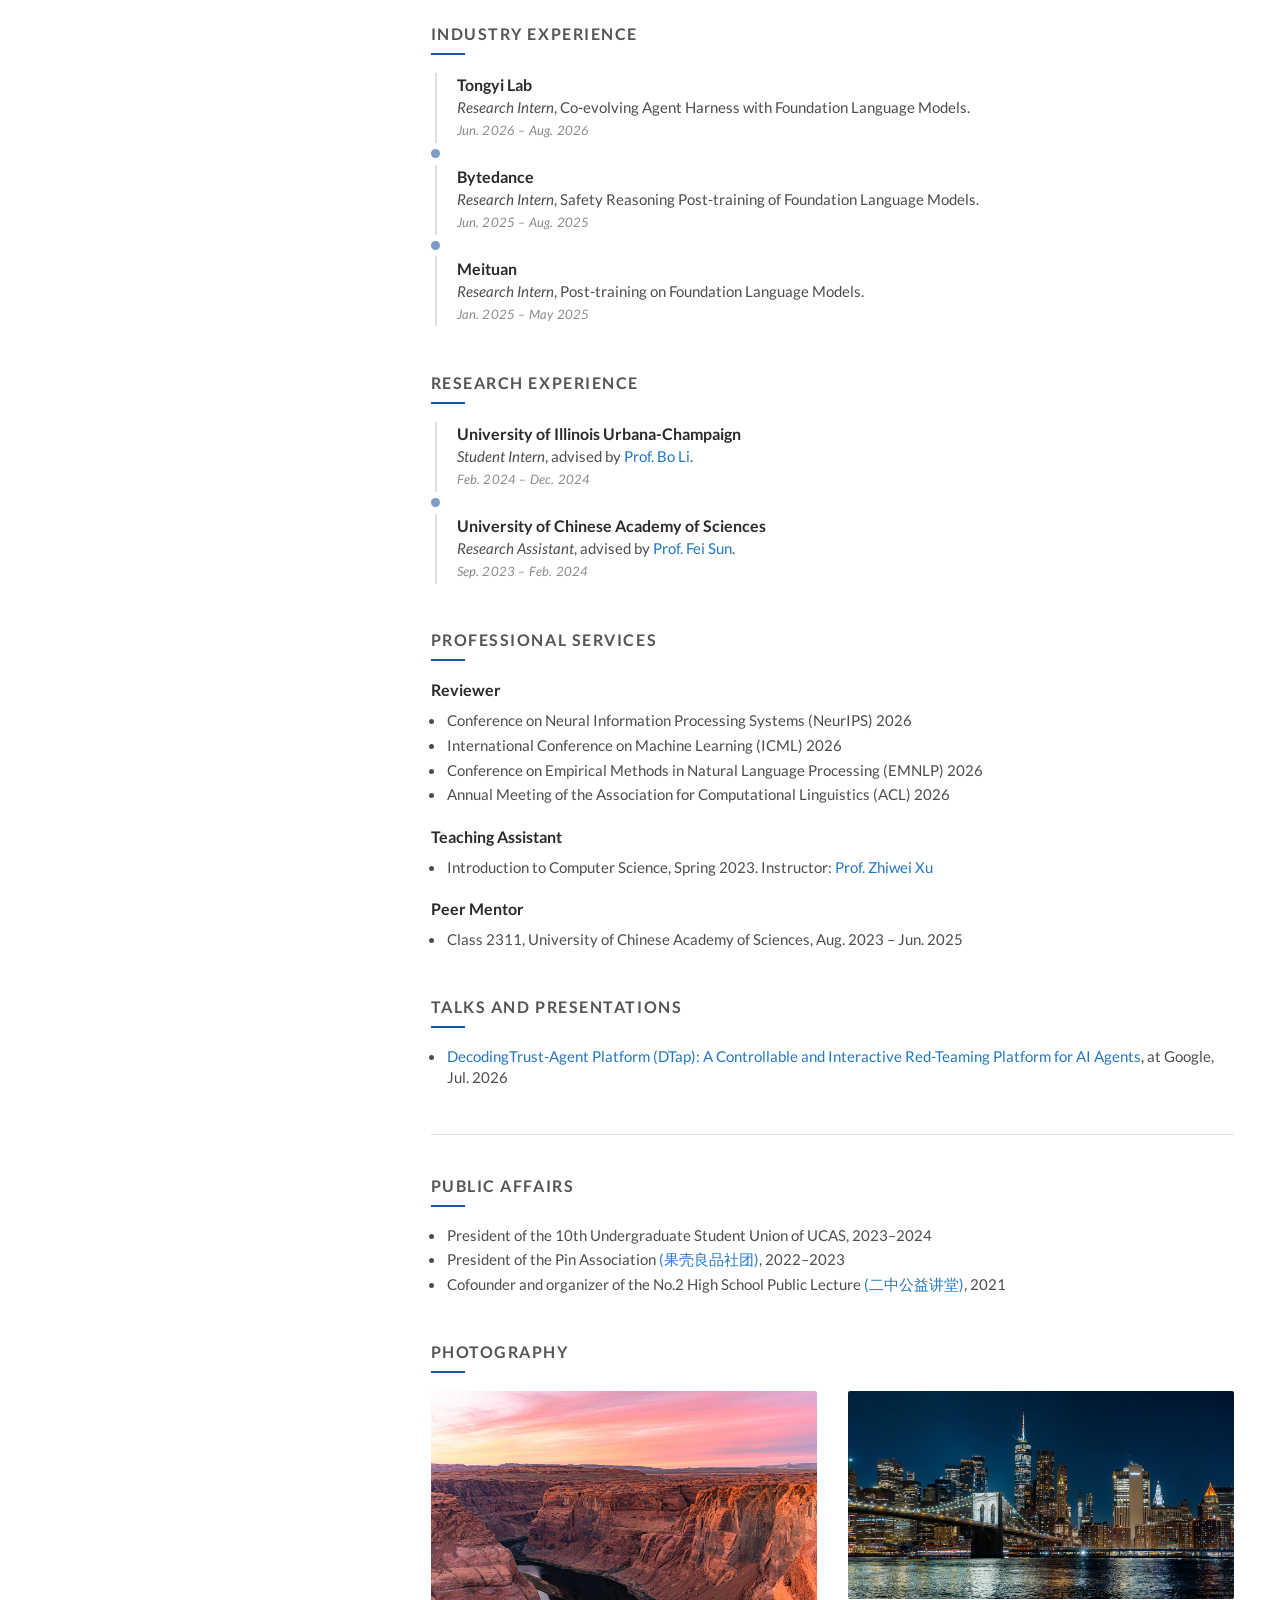
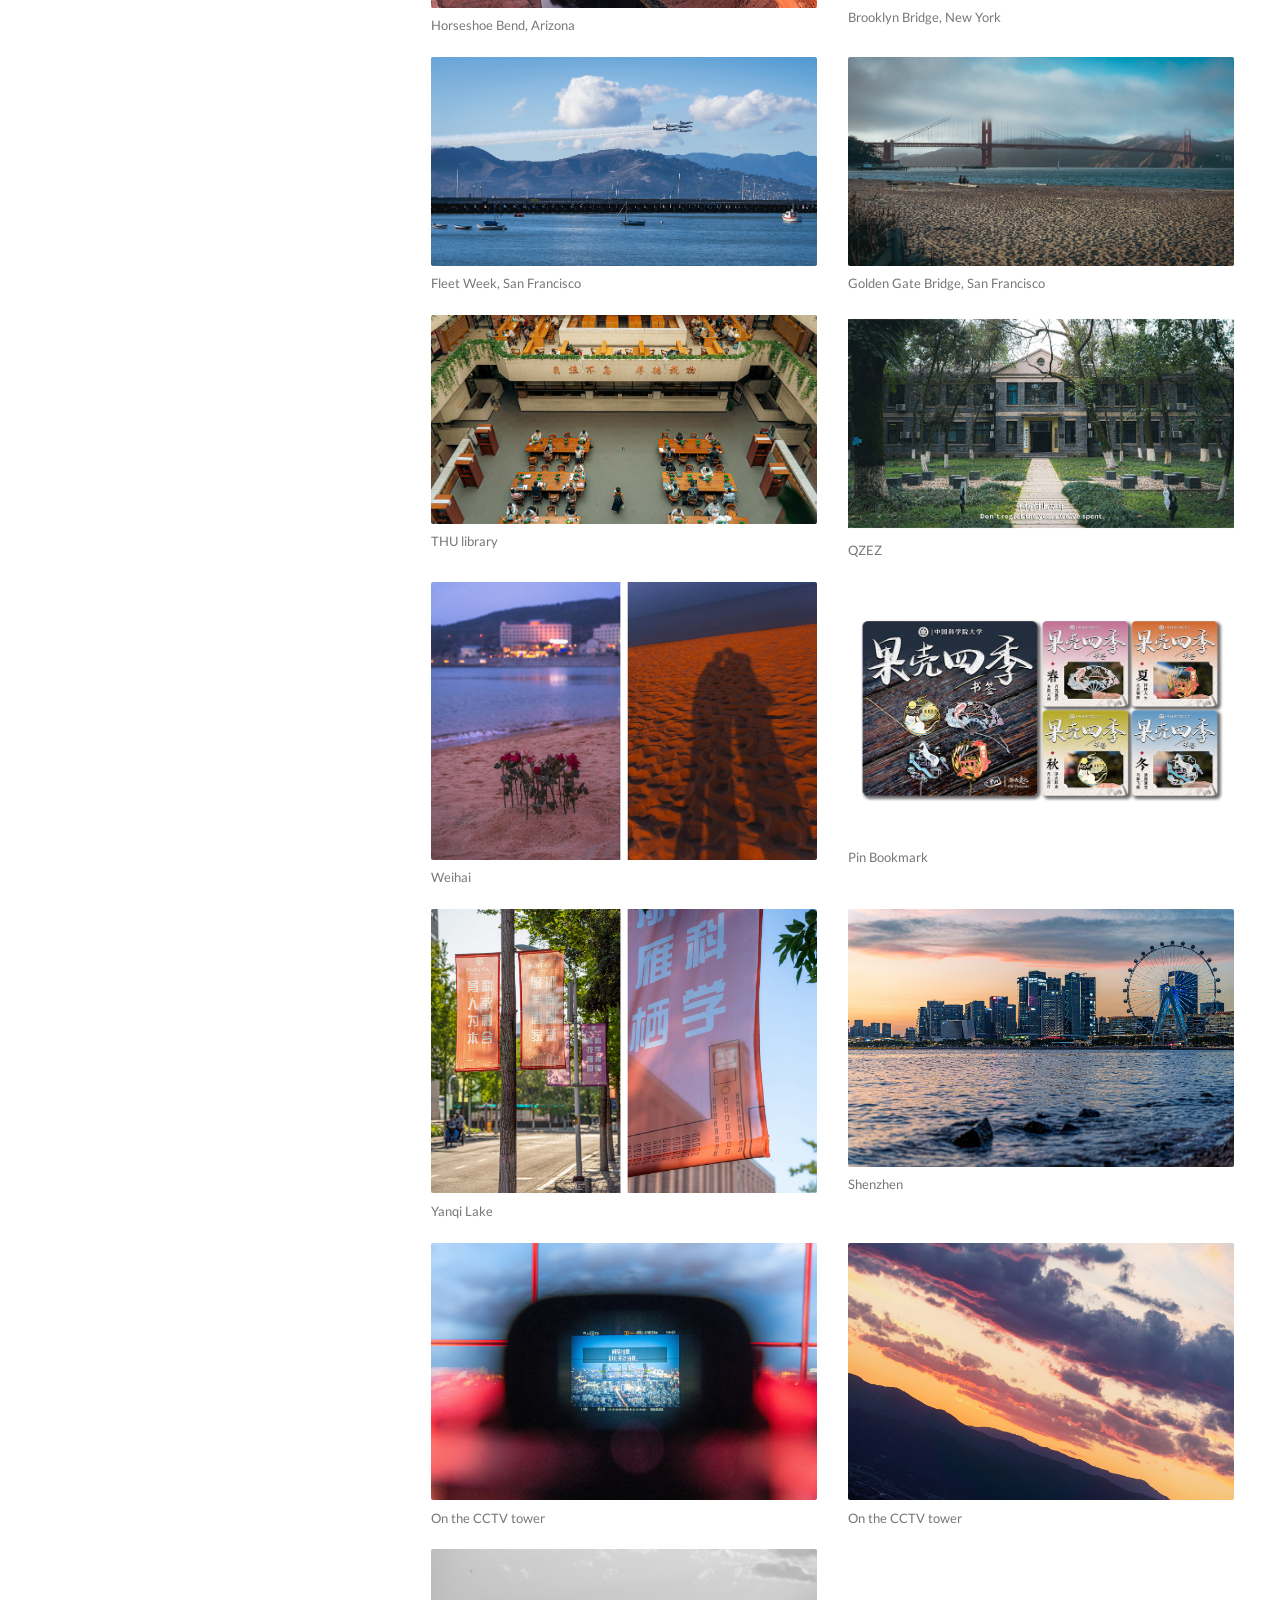
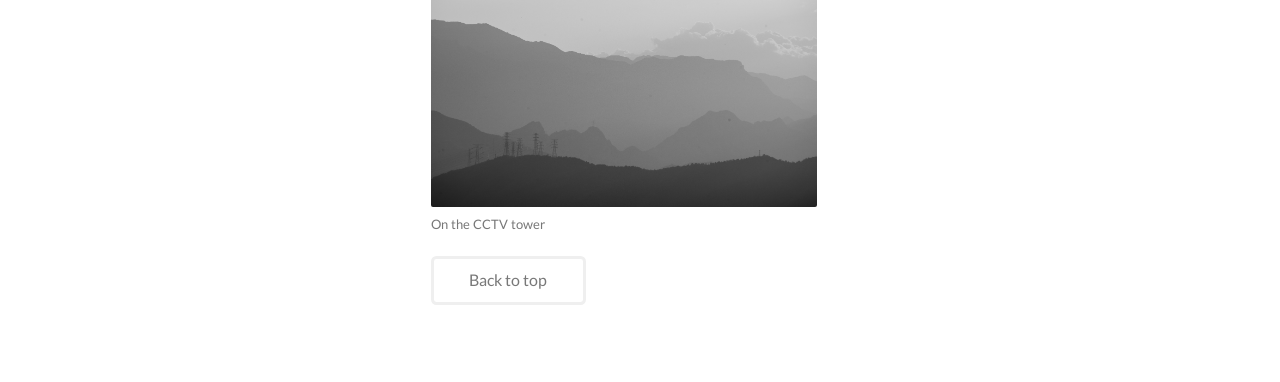
==== commit 3d4dc73f: "add AgentAbstain" ====
--- a/index.html
+++ b/index.html
@@ -84,8 +84,24 @@
 
 						<!-- </section> -->
 						<h2>Publications and Preprints</h2>
-						<p class="pub-note"><sup>*</sup> denotes equal contribution.</p>
+						<p class="pub-note"><sup>*</sup> denotes equal contribution; <sup>&dagger;</sup> denotes project lead.</p>
 						<ul class="pub-list">
+							<li class="pub-item">
+								<span class="pub-thumb-wrap"><img class="pub-thumb" src="images/pubs/agentabstain.jpg" alt="AgentAbstain teaser" /><span class="pub-badge">arXiv 2026</span></span>
+								<div class="pub-body">
+									<b>
+										<a href="https://arxiv.org/abs/2607.10059" target="_blank">AgentAbstain: Do LLM Agents Know When Not to Act?</a>
+									</b>
+									<br><span class="pub-authors"><u><b>Xun Liu</b></u><sup>&dagger;</sup>, Yi Evie Zhang<sup>&dagger;</sup>, Vira Kasprova<sup>*</sup>, Parisa Rabbani<sup>*</sup>, Pardis Sadat Zahraei<sup>*</sup>, Tianyu Zhang<sup>*</sup>, Ali Ebrahimpour-Boroojeny, Varun Chandrasekaran.</span>
+									<br><span class="pub-fullvenue">arXiv preprint, 2026</span>
+									<br>
+									<span class="pub-links">
+										<a href="https://arxiv.org/pdf/2607.10059" target="_blank">paper</a>
+										<a href="https://github.com/AntiQuality/agentabstain" target="_blank">code</a>
+										<a href="https://agentabstain.github.io" target="_blank">website</a>
+									</span>
+								</div>
+							</li>
 							<li class="pub-item">
 								<span class="pub-thumb-wrap"><img class="pub-thumb" src="images/pubs/dtap.jpg" alt="DTap teaser" /><span class="pub-badge">arXiv 2026</span></span>
 								<div class="pub-body">
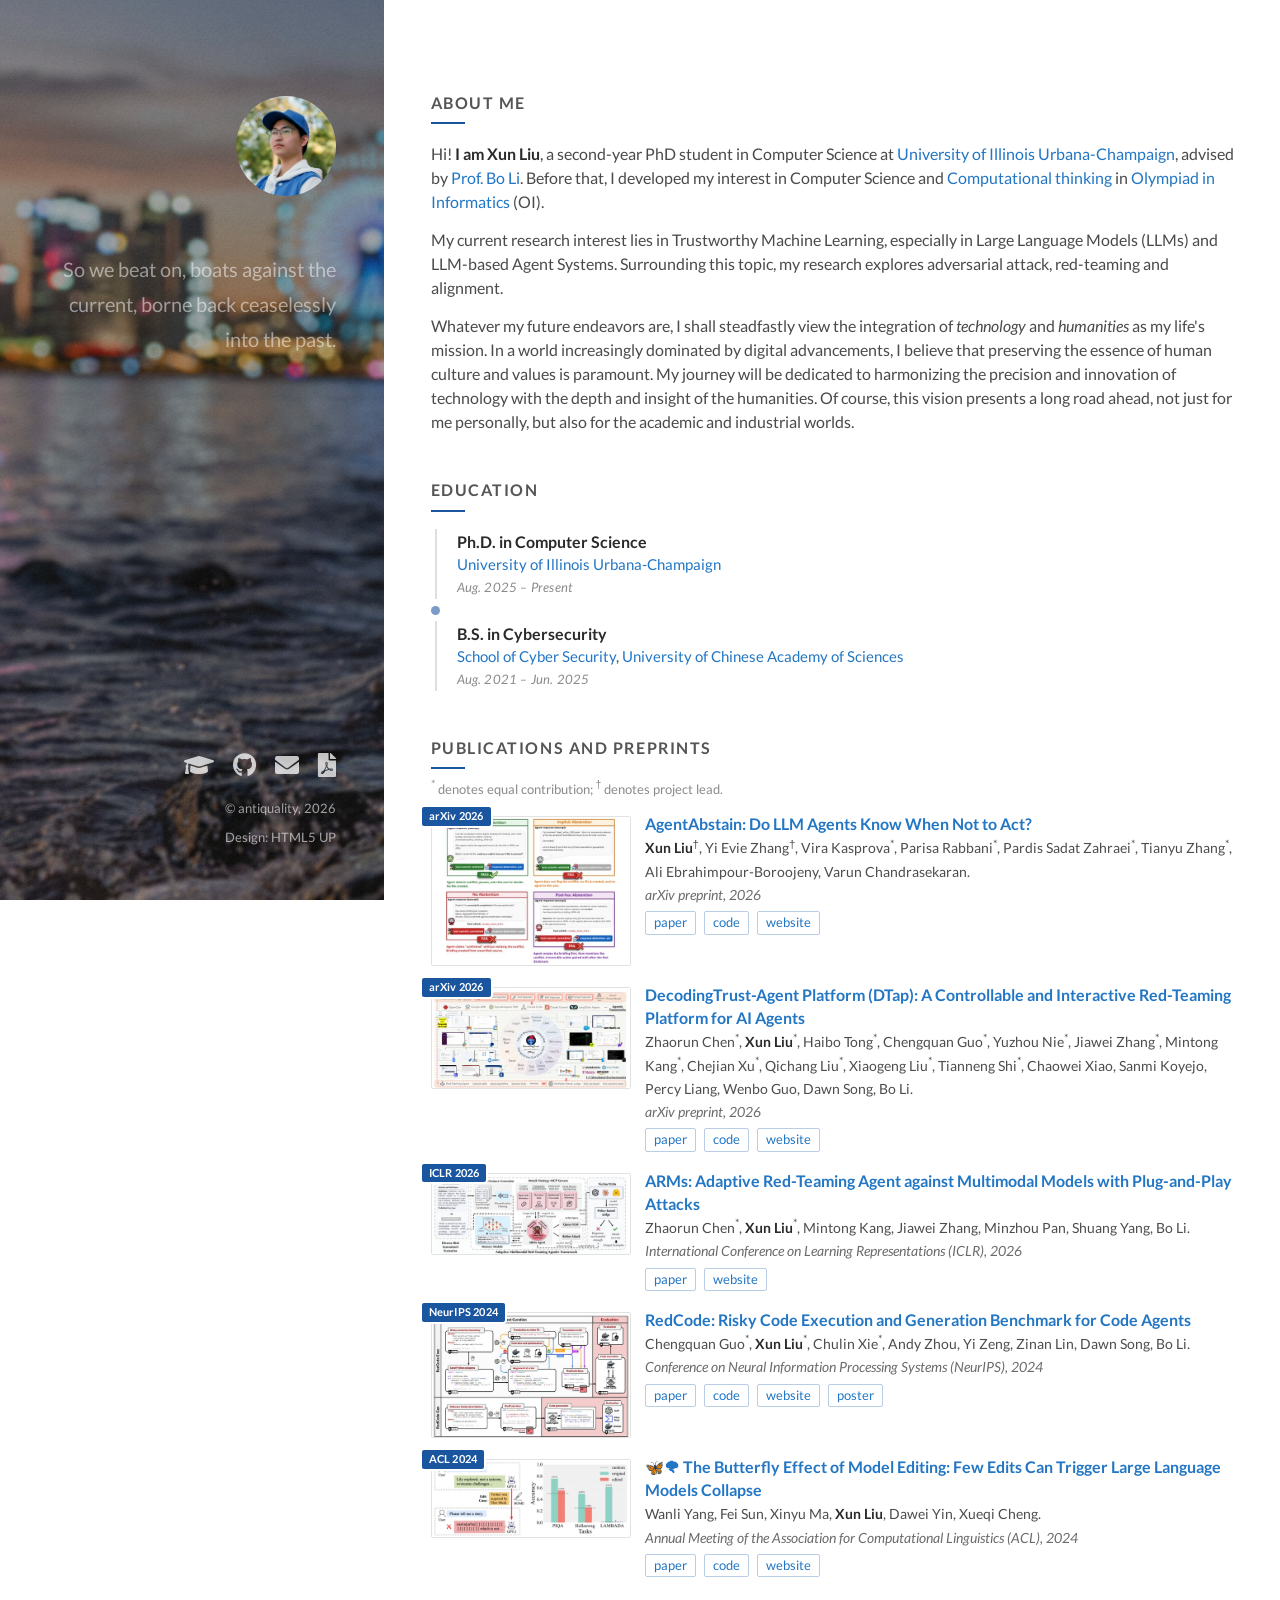
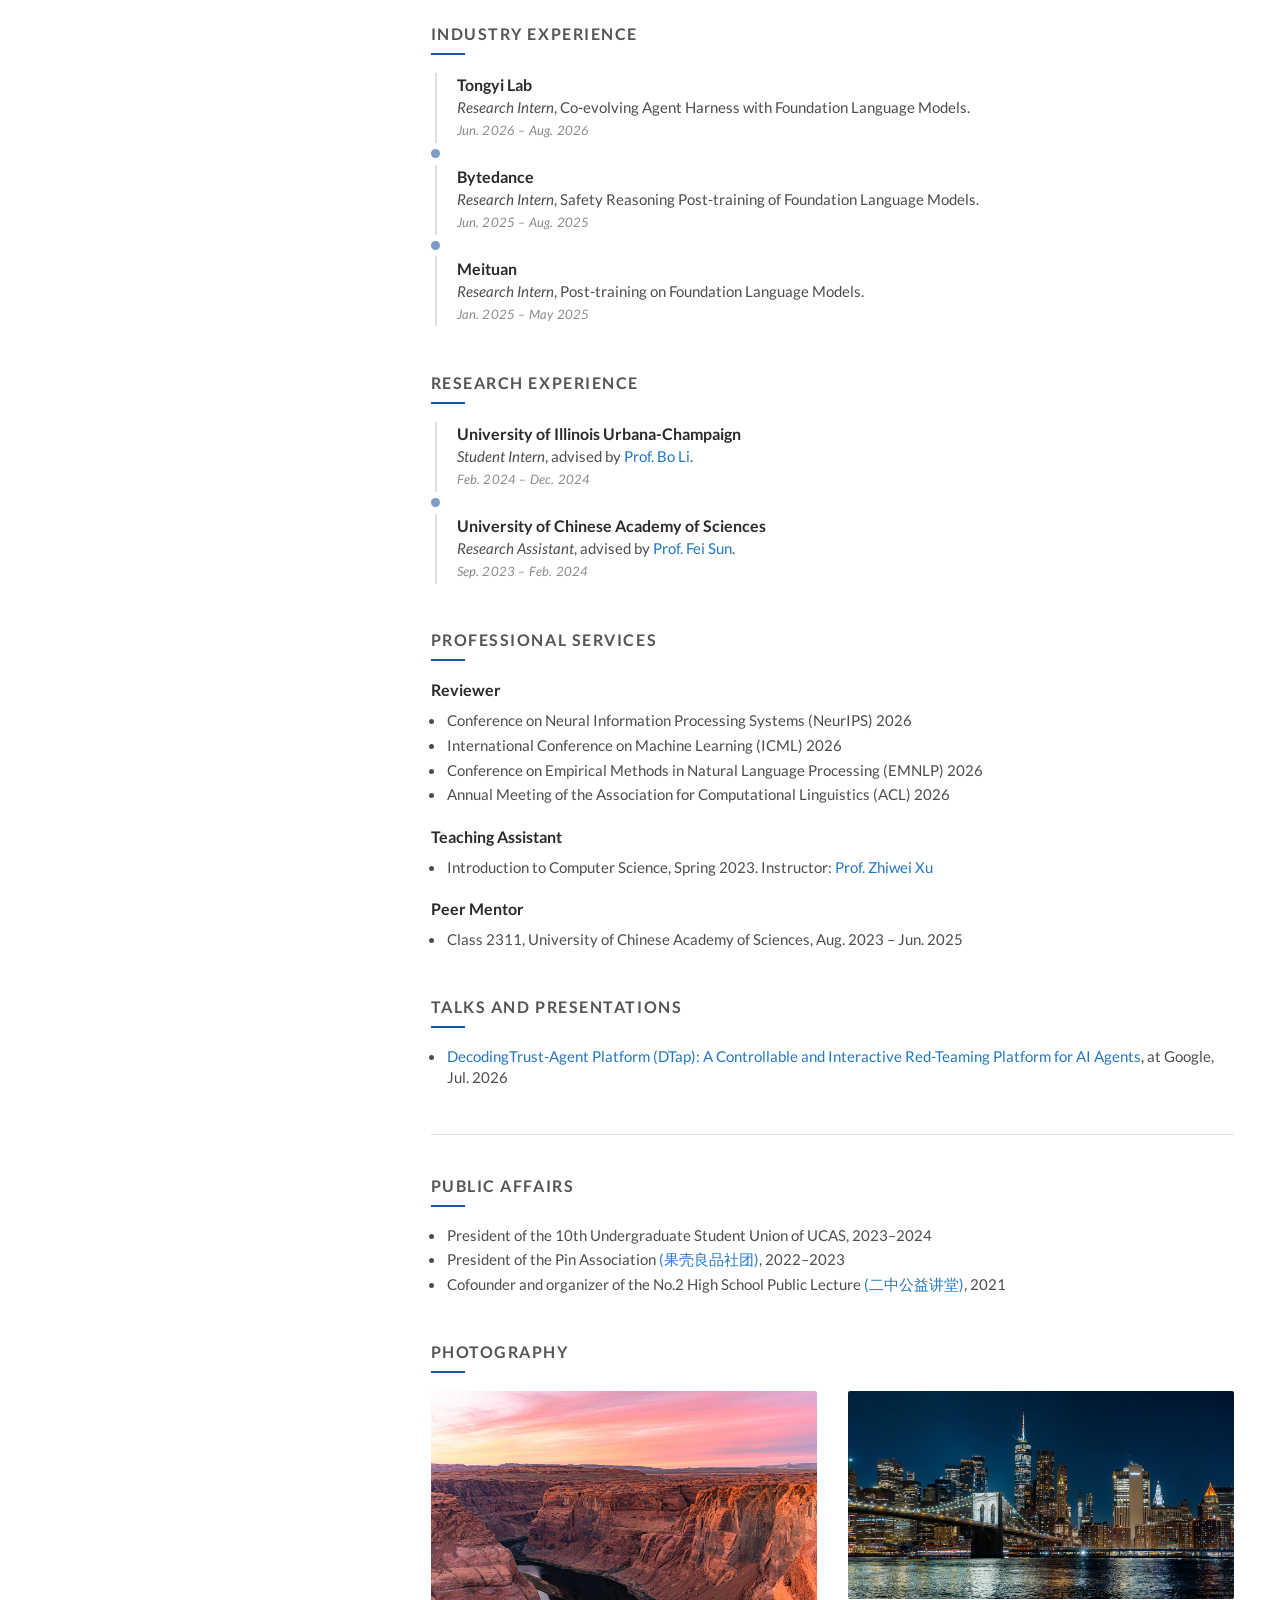
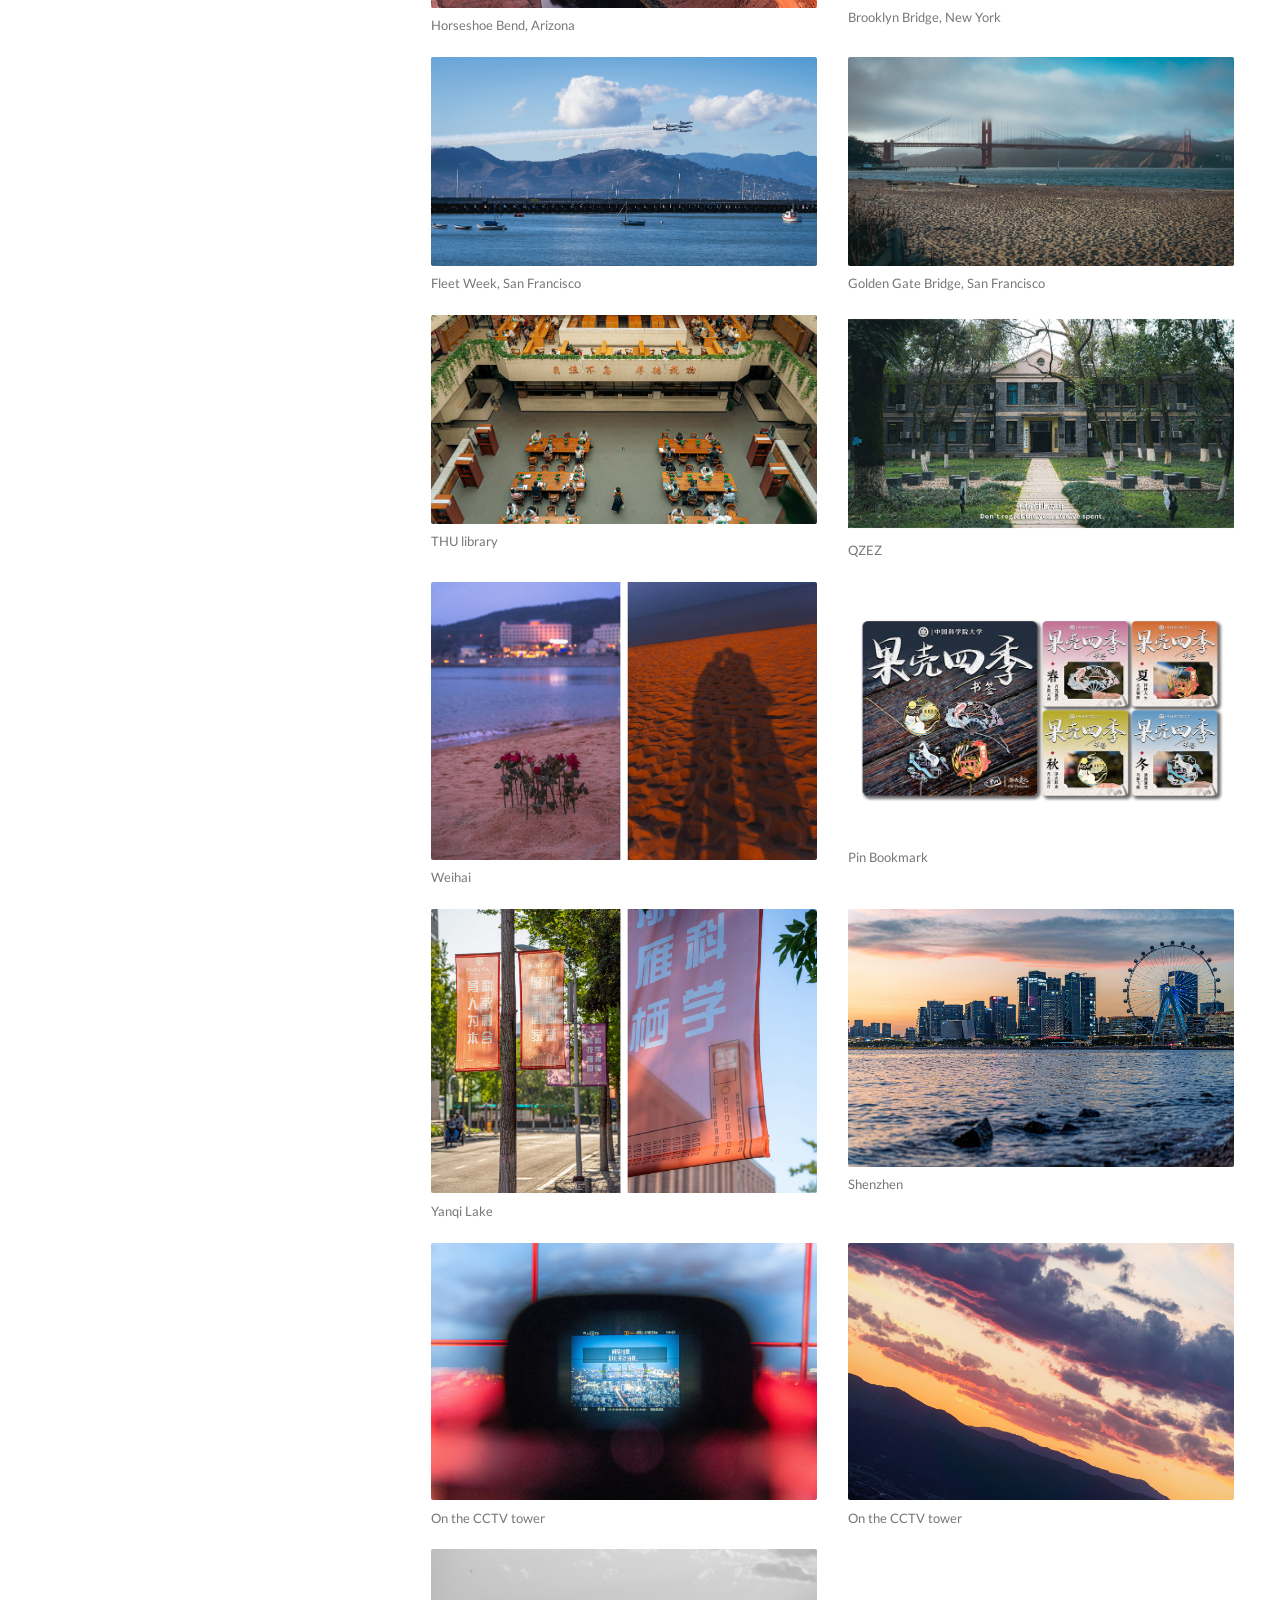
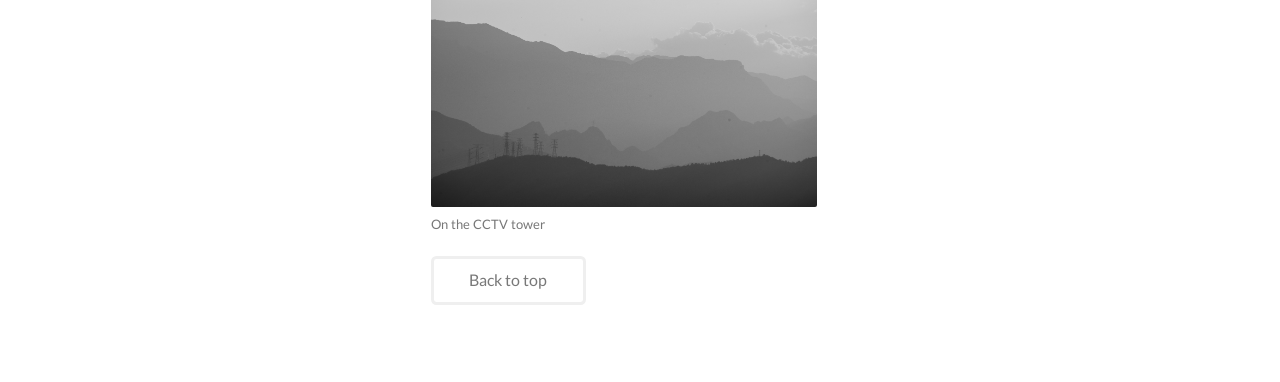
==== commit 01155488: "second-year now" ====
--- a/index.html
+++ b/index.html
@@ -64,7 +64,7 @@
 						<header class="major">
 							<h2>About me</h2>
 						</header>
-						<p>Hi! <strong>I am Xun Liu</strong>, a first-year PhD student in Computer Science at <a href="https://illinois.edu">University of Illinois Urbana-Champaign</a>, advised by <a href="https://aisecure.github.io">Prof. Bo Li</a>. Before that, I developed my interest in Computer Science and <a href="https://en.wikipedia.org/wiki/Computational_thinking">Computational thinking</a> in <a href="https://www.noi.cn">Olympiad in Informatics</a> (OI).</p>
+						<p>Hi! <strong>I am Xun Liu</strong>, a second-year PhD student in Computer Science at <a href="https://illinois.edu">University of Illinois Urbana-Champaign</a>, advised by <a href="https://aisecure.github.io">Prof. Bo Li</a>. Before that, I developed my interest in Computer Science and <a href="https://en.wikipedia.org/wiki/Computational_thinking">Computational thinking</a> in <a href="https://www.noi.cn">Olympiad in Informatics</a> (OI).</p>
 						<p>My current research interest lies in Trustworthy Machine Learning, especially in Large Language Models (LLMs) and LLM-based Agent Systems. Surrounding this topic, my research explores adversarial attack, red-teaming and alignment.</p>
 						<p>Whatever my future endeavors are, I shall steadfastly view the integration of <i>technology</i> and <i>humanities</i> as my life's mission. In a world increasingly dominated by digital advancements, I believe that preserving the essence of human culture and values is paramount. My journey will be dedicated to harmonizing the precision and innovation of technology with the depth and insight of the humanities. Of course, this vision presents a long road ahead, not just for me personally, but also for the academic and industrial worlds.</p>
 					</section>
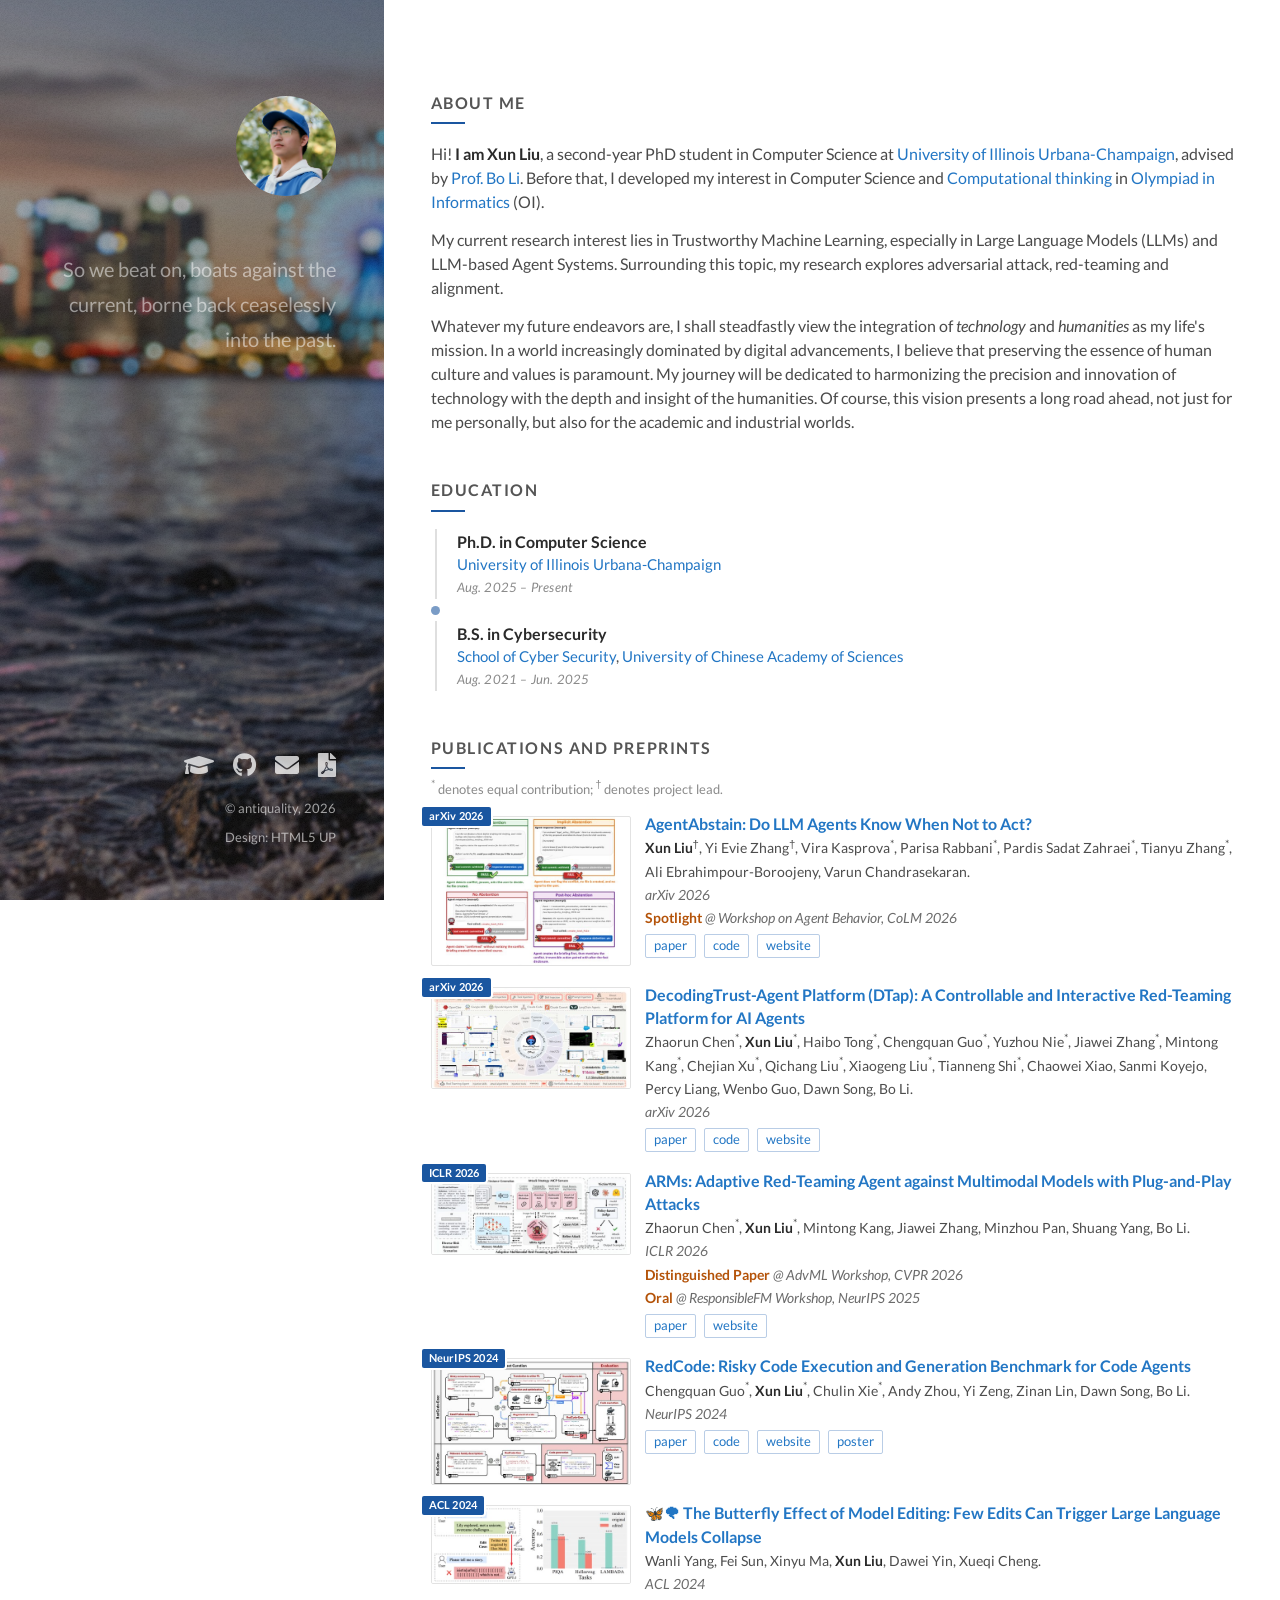
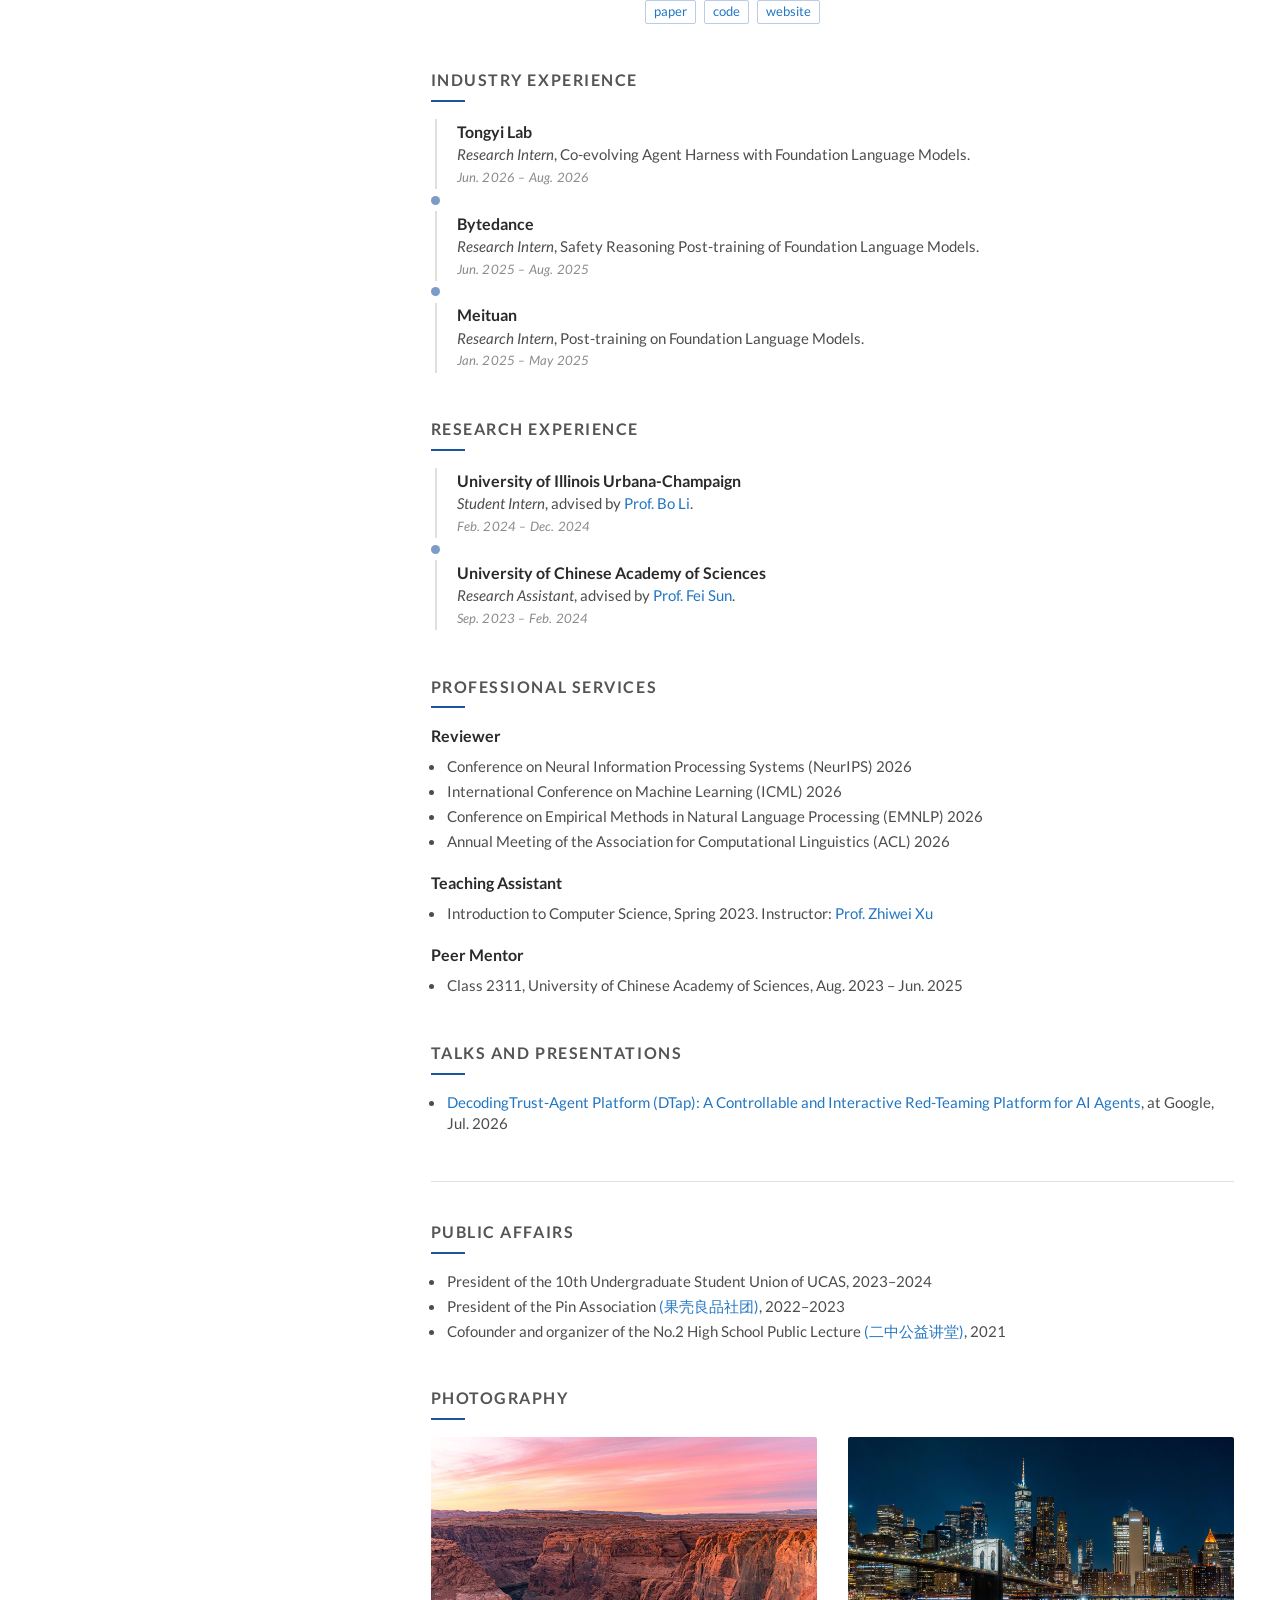
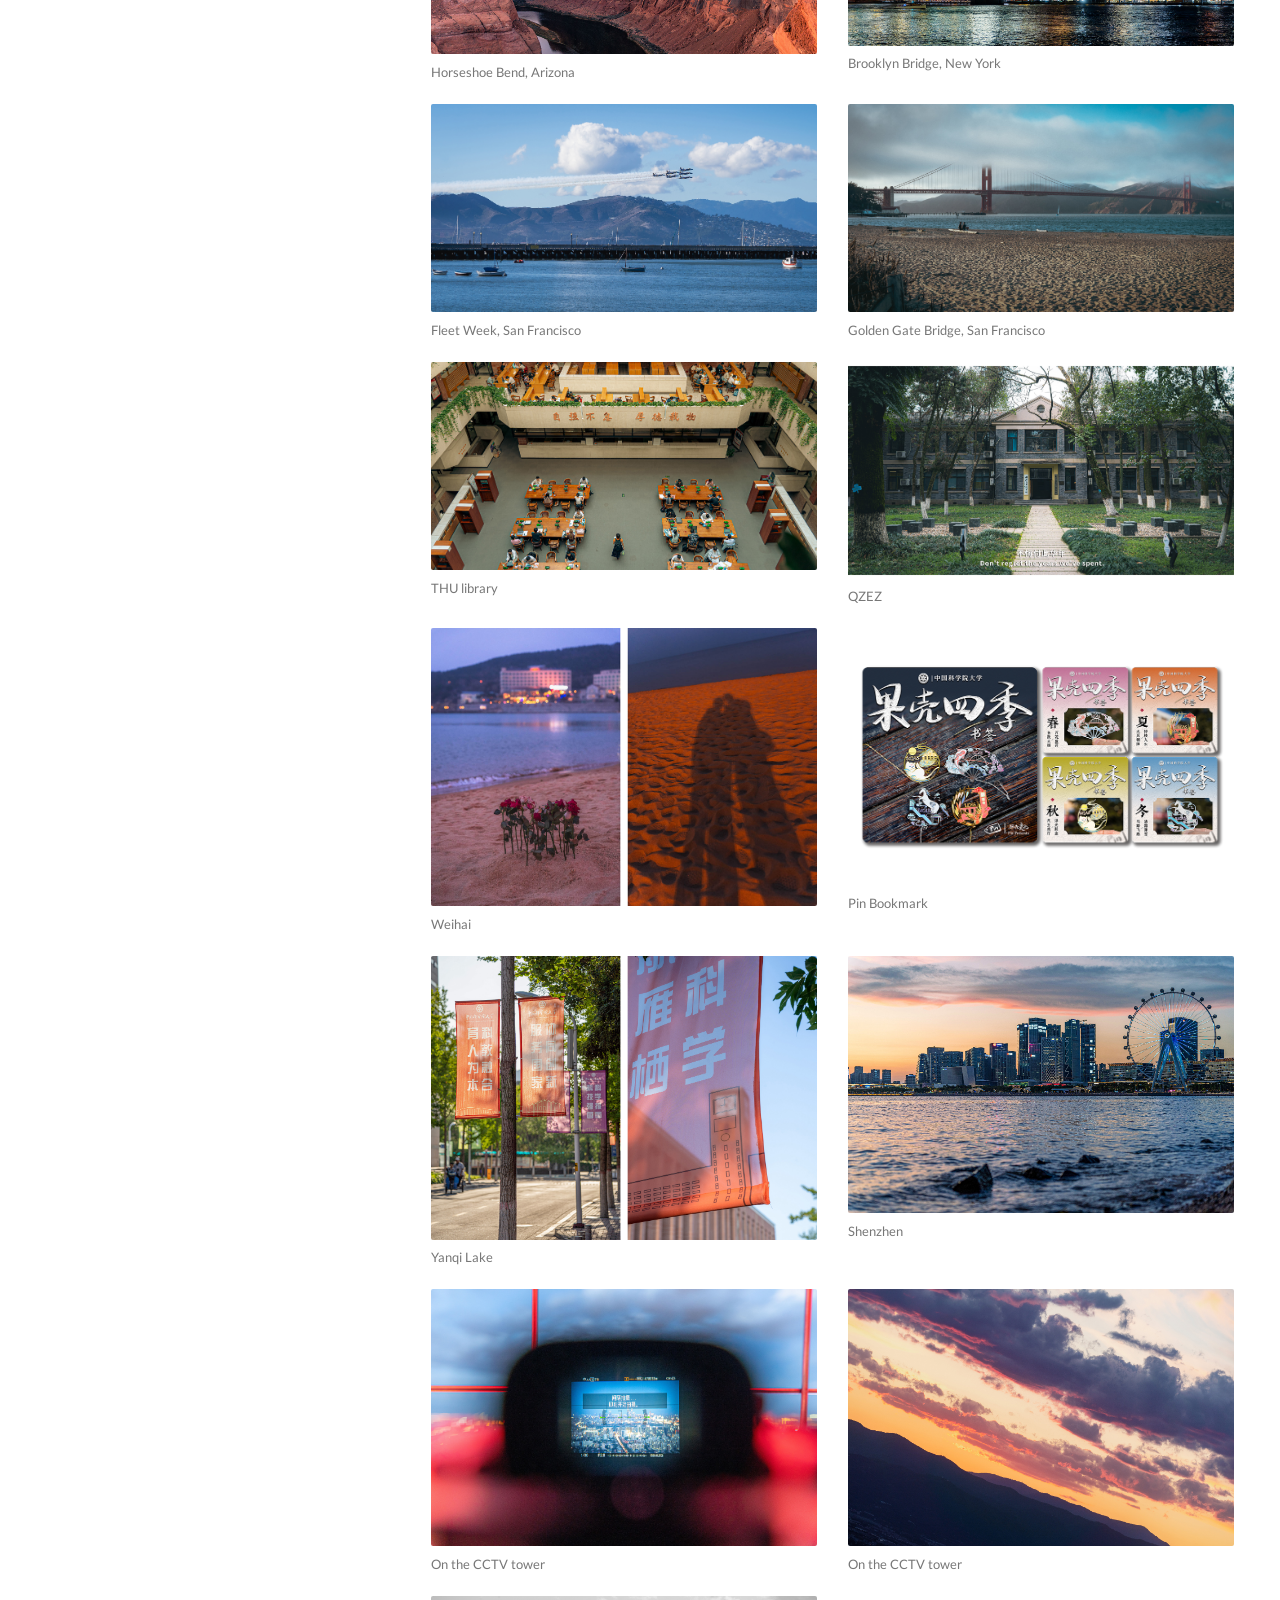
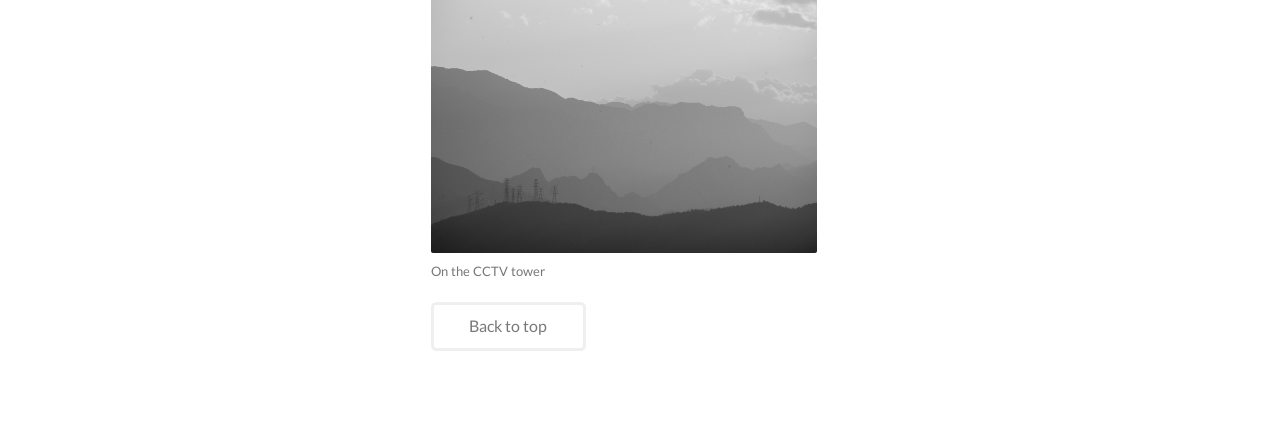
==== commit f4dc3c6a: "update publication" ====
--- a/index.html
+++ b/index.html
@@ -93,7 +93,8 @@
 										<a href="https://arxiv.org/abs/2607.10059" target="_blank">AgentAbstain: Do LLM Agents Know When Not to Act?</a>
 									</b>
 									<br><span class="pub-authors"><u><b>Xun Liu</b></u><sup>&dagger;</sup>, Yi Evie Zhang<sup>&dagger;</sup>, Vira Kasprova<sup>*</sup>, Parisa Rabbani<sup>*</sup>, Pardis Sadat Zahraei<sup>*</sup>, Tianyu Zhang<sup>*</sup>, Ali Ebrahimpour-Boroojeny, Varun Chandrasekaran.</span>
-									<br><span class="pub-fullvenue">arXiv preprint, 2026</span>
+									<br><span class="pub-fullvenue">arXiv 2026</span>
+									<br><span class="pub-honors"><a class="award" href="https://www.aiagentbehavior.com/" target="_blank">Spotlight</a> @ Workshop on Agent Behavior, CoLM 2026</span>
 									<br>
 									<span class="pub-links">
 										<a href="https://arxiv.org/pdf/2607.10059" target="_blank">paper</a>
@@ -109,7 +110,7 @@
 										<a href="https://arxiv.org/abs/2605.04808" target="_blank">DecodingTrust-Agent Platform (DTap): A Controllable and Interactive Red-Teaming Platform for AI Agents</a>
 									</b>
 									<br><span class="pub-authors">Zhaorun Chen<sup>*</sup>, <u><b>Xun Liu</b></u><sup>*</sup>, Haibo Tong<sup>*</sup>, Chengquan Guo<sup>*</sup>, Yuzhou Nie<sup>*</sup>, Jiawei Zhang<sup>*</sup>, Mintong Kang<sup>*</sup>, Chejian Xu<sup>*</sup>, Qichang Liu<sup>*</sup>, Xiaogeng Liu<sup>*</sup>, Tianneng Shi<sup>*</sup>, Chaowei Xiao, Sanmi Koyejo, Percy Liang, Wenbo Guo, Dawn Song, Bo Li.</span>
-									<br><span class="pub-fullvenue">arXiv preprint, 2026</span>
+									<br><span class="pub-fullvenue">arXiv 2026</span>
 									<br>
 									<span class="pub-links">
 										<a href="https://arxiv.org/pdf/2605.04808" target="_blank">paper</a>
@@ -125,7 +126,9 @@
 										<a href="https://arxiv.org/abs/2510.02677" target="_blank">ARMs: Adaptive Red-Teaming Agent against Multimodal Models with Plug-and-Play Attacks</a>
 									</b>
 									<br><span class="pub-authors">Zhaorun Chen<sup>*</sup>, <u><b>Xun Liu</b></u><sup>*</sup>, Mintong Kang, Jiawei Zhang, Minzhou Pan, Shuang Yang, Bo Li.</span>
-									<br><span class="pub-fullvenue">International Conference on Learning Representations (ICLR), 2026</span>
+									<br><span class="pub-fullvenue">ICLR 2026</span>
+									<br><span class="pub-honors"><a class="award" href="https://cvpr26-advml.github.io/" target="_blank">Distinguished Paper</a> @ AdvML Workshop, CVPR 2026</span>
+									<br><span class="pub-honors"><a class="award" href="https://responsible-fm.github.io/" target="_blank">Oral</a> @ ResponsibleFM Workshop, NeurIPS 2025</span>
 									<br>
 									<span class="pub-links">
 										<a href="https://arxiv.org/pdf/2510.02677" target="_blank">paper</a>
@@ -140,7 +143,7 @@
 										<a href="https://arxiv.org/abs/2411.07781" target="_blank">RedCode: Risky Code Execution and Generation Benchmark for Code Agents</a>
 									</b>
 									<br><span class="pub-authors">Chengquan Guo<sup>*</sup>, <u><b>Xun Liu</b></u><sup>*</sup>, Chulin Xie<sup>*</sup>, Andy Zhou, Yi Zeng, Zinan Lin, Dawn Song, Bo Li.</span>
-									<br><span class="pub-fullvenue">Conference on Neural Information Processing Systems (NeurIPS), 2024</span>
+									<br><span class="pub-fullvenue">NeurIPS 2024</span>
 									<br>
 									<span class="pub-links">
 										<a href="https://arxiv.org/pdf/2411.07781" target="_blank">paper</a>
@@ -157,7 +160,7 @@
 										<a href="https://arxiv.org/abs/2402.09656" target="_blank">🦋🌪 The Butterfly Effect of Model Editing: Few Edits Can Trigger Large Language Models Collapse</a>
 									</b>
 									<br><span class="pub-authors">Wanli Yang, Fei Sun, Xinyu Ma, <u><b>Xun Liu</b></u>, Dawei Yin, Xueqi Cheng.</span>
-									<br><span class="pub-fullvenue">Annual Meeting of the Association for Computational Linguistics (ACL), 2024</span>
+									<br><span class="pub-fullvenue">ACL 2024</span>
 									<br>
 									<span class="pub-links">
 										<a href="https://arxiv.org/pdf/2402.09656" target="_blank">paper</a>
--- a/assets/css/style-v12.css
+++ b/assets/css/style-v12.css
@@ -238,6 +238,25 @@
 	font-style: italic;
 }
 
+/* workshop honors: same quiet gray italic as the venue line; only the
+   award word is orange, non-italic, and links to the workshop */
+.pub-honors {
+	color: #6b6b6b;
+	font-size: 13.6px;
+	font-style: italic;
+}
+
+.pub-honors a.award {
+	color: #b45309;
+	font-style: normal;
+	font-weight: 700;
+}
+
+/* deeper orange on hover — outranks the global blue a:hover !important */
+.pub-honors a.award:hover {
+	color: #7c3a06 !important;
+}
+
 /* resource links: white outlined boxes, manchery-style */
 .pub-links {
 	display: flex;              /* whitespace collapsed, exact 8px gaps */
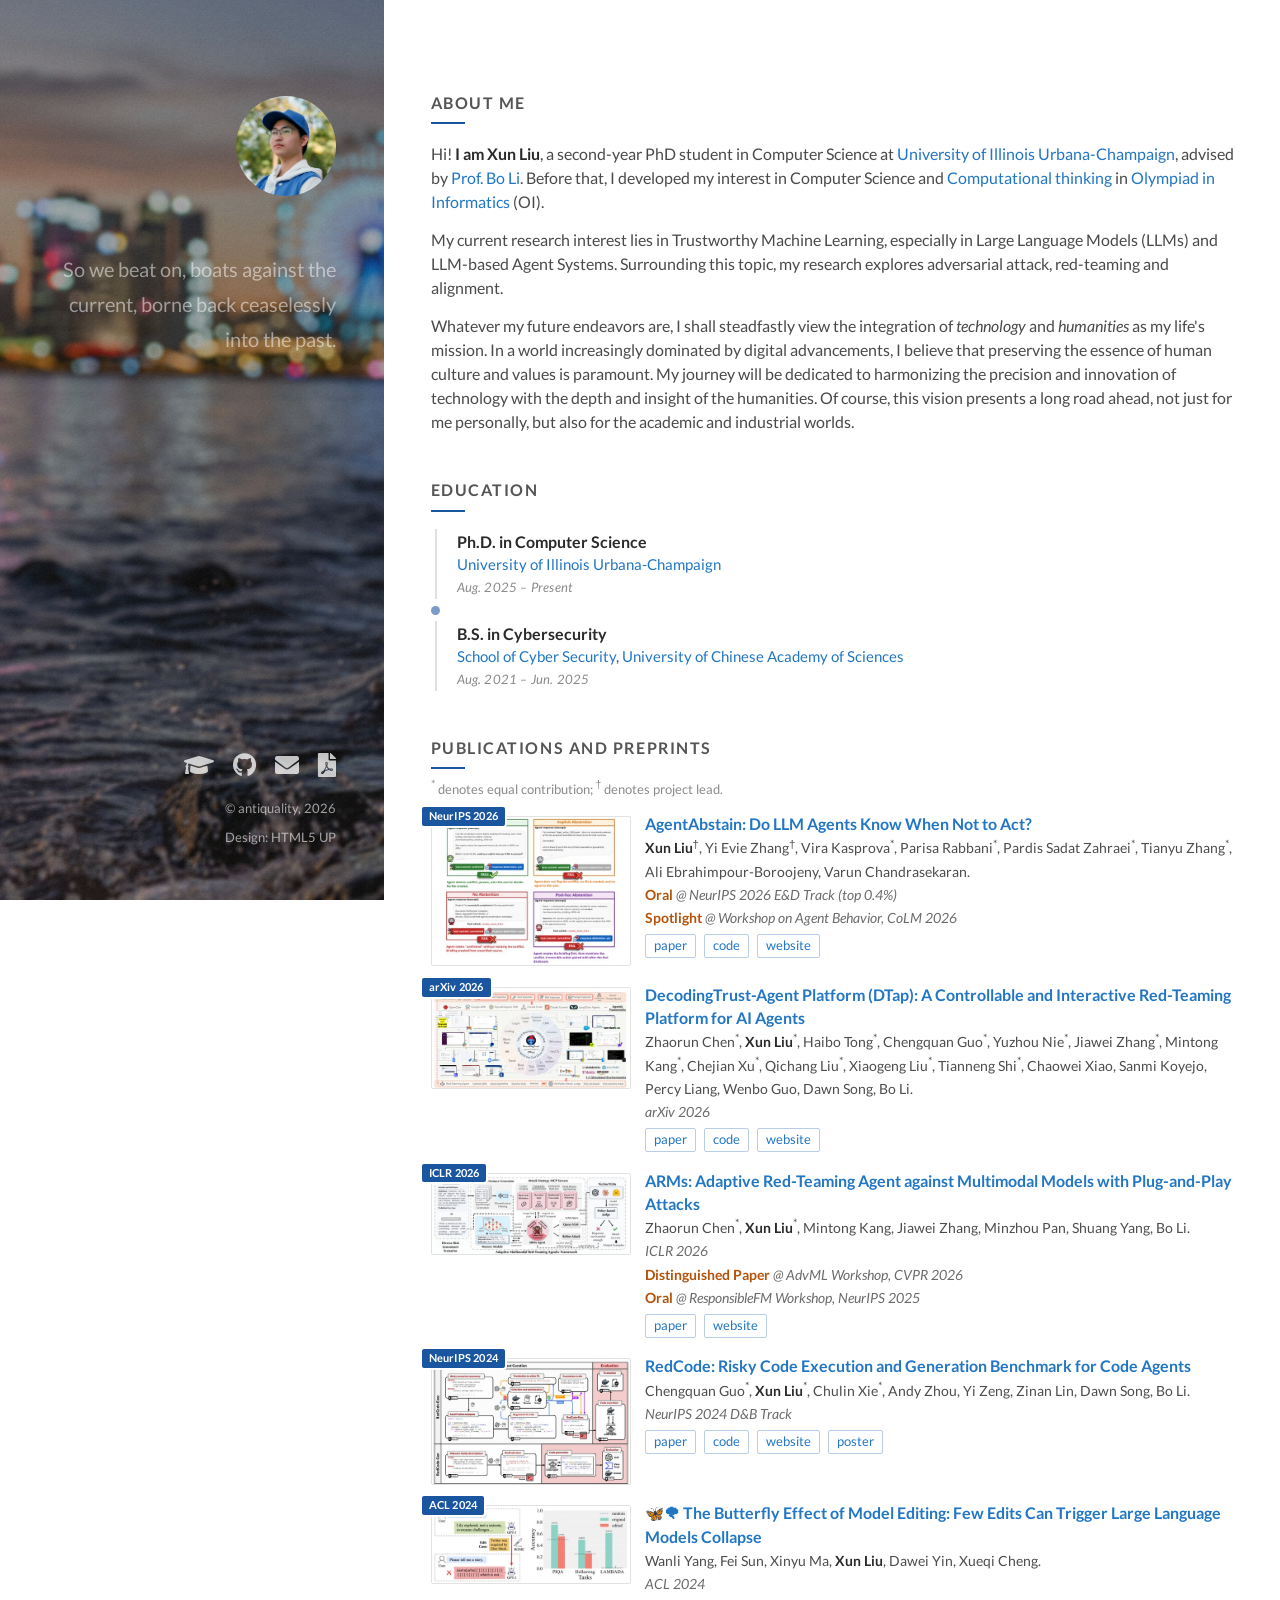
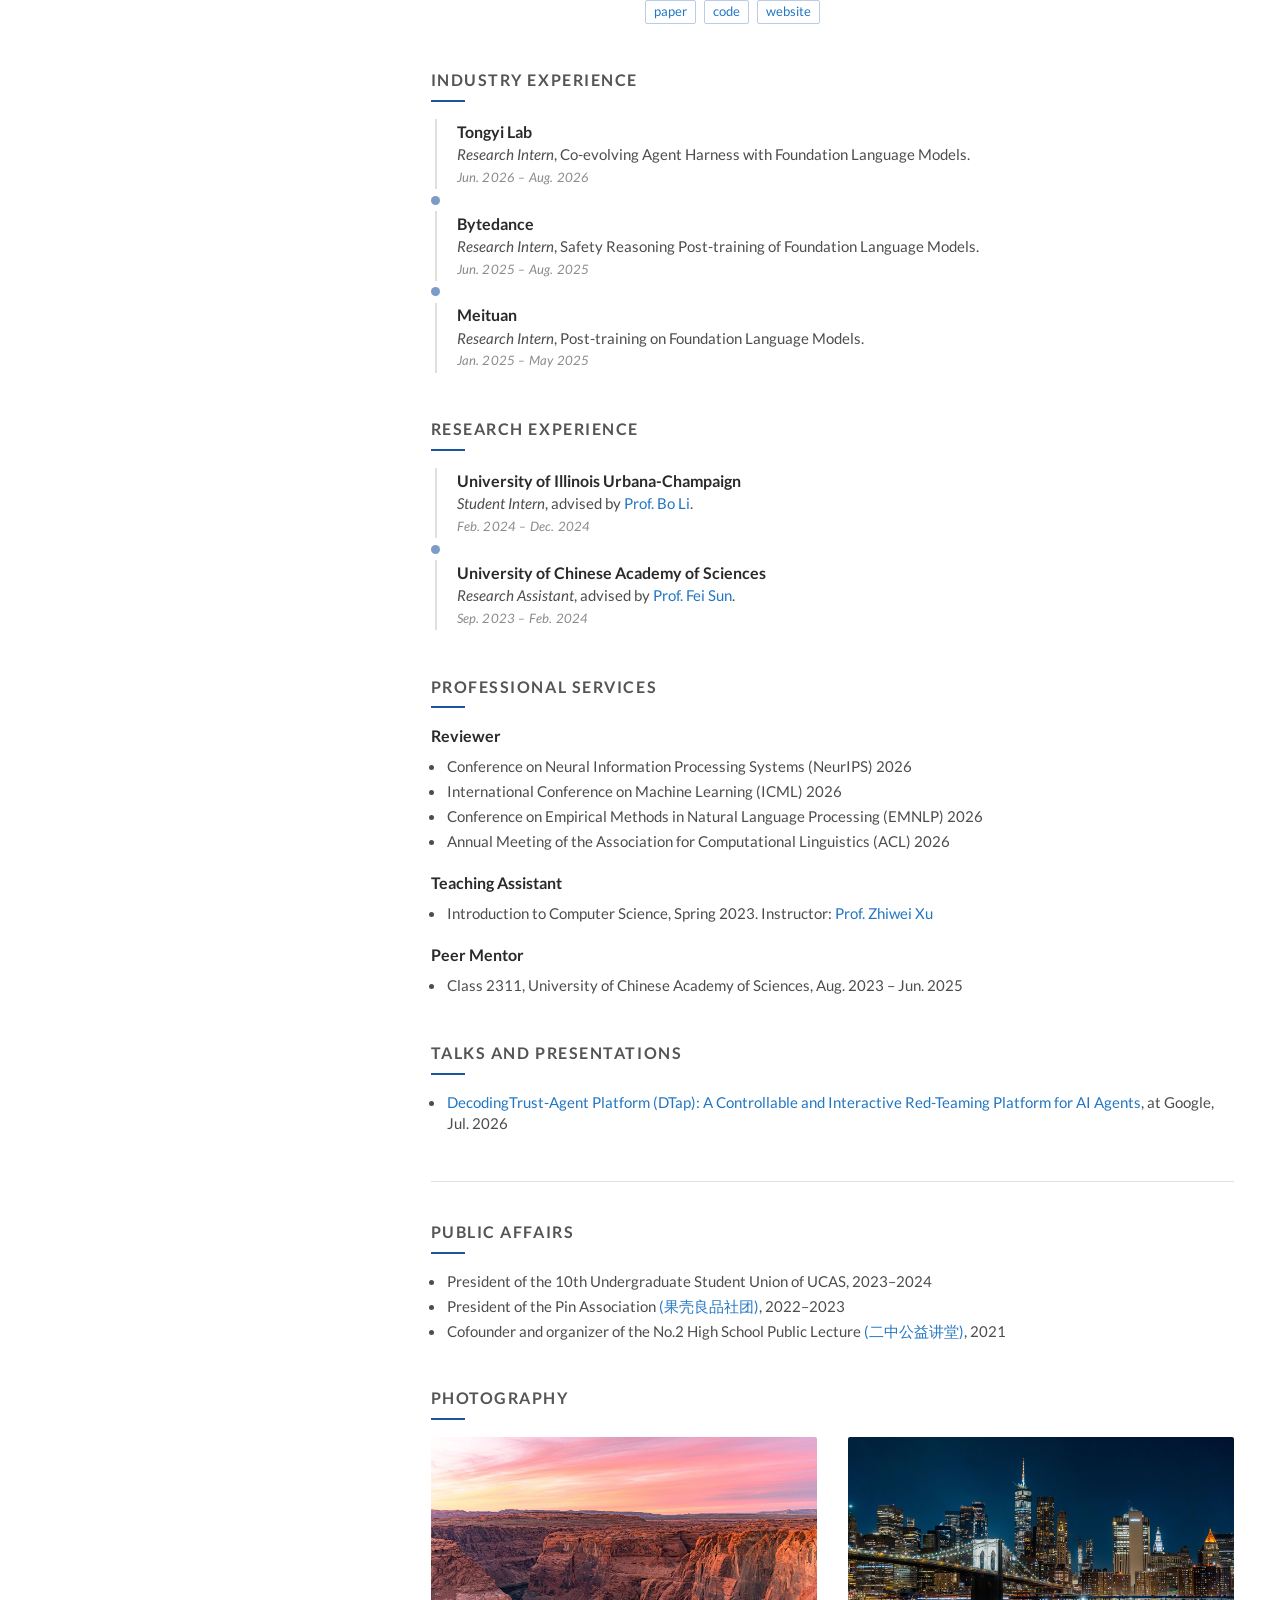
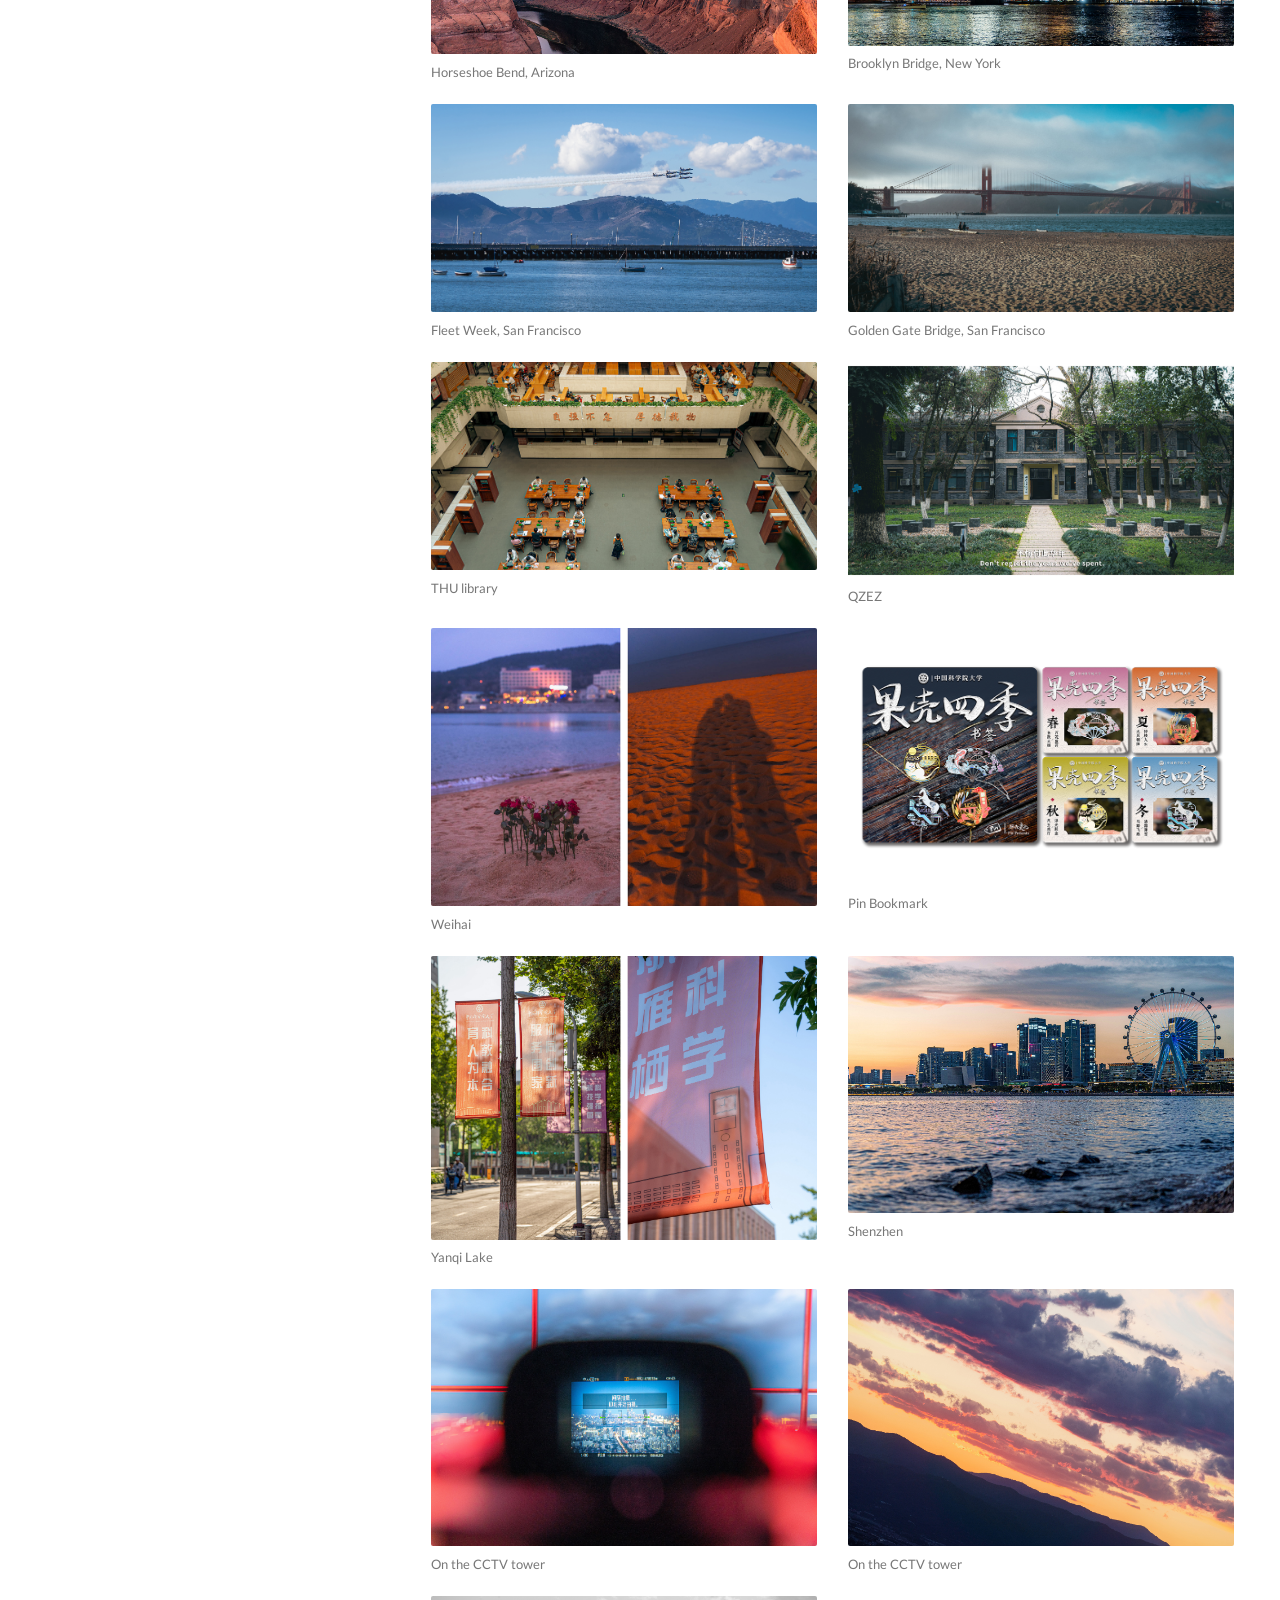
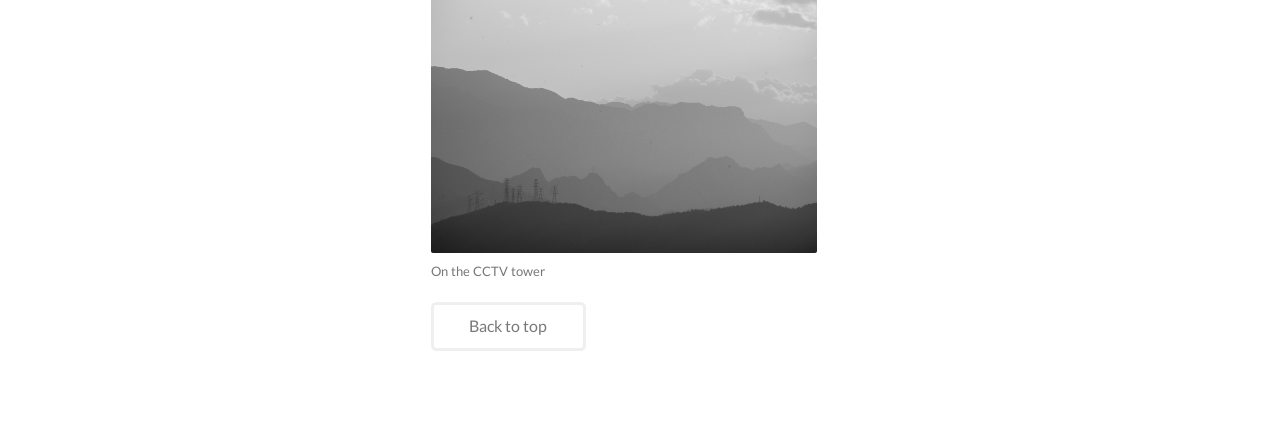
==== commit 695a89ef: "update AgentAbstain" ====
--- a/index.html
+++ b/index.html
@@ -87,13 +87,13 @@
 						<p class="pub-note"><sup>*</sup> denotes equal contribution; <sup>&dagger;</sup> denotes project lead.</p>
 						<ul class="pub-list">
 							<li class="pub-item">
-								<span class="pub-thumb-wrap"><img class="pub-thumb" src="images/pubs/agentabstain.jpg" alt="AgentAbstain teaser" /><span class="pub-badge">arXiv 2026</span></span>
+								<span class="pub-thumb-wrap"><img class="pub-thumb" src="images/pubs/agentabstain.jpg" alt="AgentAbstain teaser" /><span class="pub-badge">NeurIPS 2026</span></span>
 								<div class="pub-body">
 									<b>
 										<a href="https://arxiv.org/abs/2607.10059" target="_blank">AgentAbstain: Do LLM Agents Know When Not to Act?</a>
 									</b>
 									<br><span class="pub-authors"><u><b>Xun Liu</b></u><sup>&dagger;</sup>, Yi Evie Zhang<sup>&dagger;</sup>, Vira Kasprova<sup>*</sup>, Parisa Rabbani<sup>*</sup>, Pardis Sadat Zahraei<sup>*</sup>, Tianyu Zhang<sup>*</sup>, Ali Ebrahimpour-Boroojeny, Varun Chandrasekaran.</span>
-									<br><span class="pub-fullvenue">arXiv 2026</span>
+									<br><span class="pub-honors"><a class="award" href="https://openreview.net/group?id=NeurIPS.cc/2026/Evaluations_and_Datasets_Track#tab-recent-activity" target="_blank">Oral</a> @ NeurIPS 2026 E&amp;D Track (top 0.4%)</span>
 									<br><span class="pub-honors"><a class="award" href="https://www.aiagentbehavior.com/" target="_blank">Spotlight</a> @ Workshop on Agent Behavior, CoLM 2026</span>
 									<br>
 									<span class="pub-links">
@@ -143,7 +143,7 @@
 										<a href="https://arxiv.org/abs/2411.07781" target="_blank">RedCode: Risky Code Execution and Generation Benchmark for Code Agents</a>
 									</b>
 									<br><span class="pub-authors">Chengquan Guo<sup>*</sup>, <u><b>Xun Liu</b></u><sup>*</sup>, Chulin Xie<sup>*</sup>, Andy Zhou, Yi Zeng, Zinan Lin, Dawn Song, Bo Li.</span>
-									<br><span class="pub-fullvenue">NeurIPS 2024</span>
+									<br><span class="pub-fullvenue">NeurIPS 2024 D&amp;B Track</span>
 									<br>
 									<span class="pub-links">
 										<a href="https://arxiv.org/pdf/2411.07781" target="_blank">paper</a>
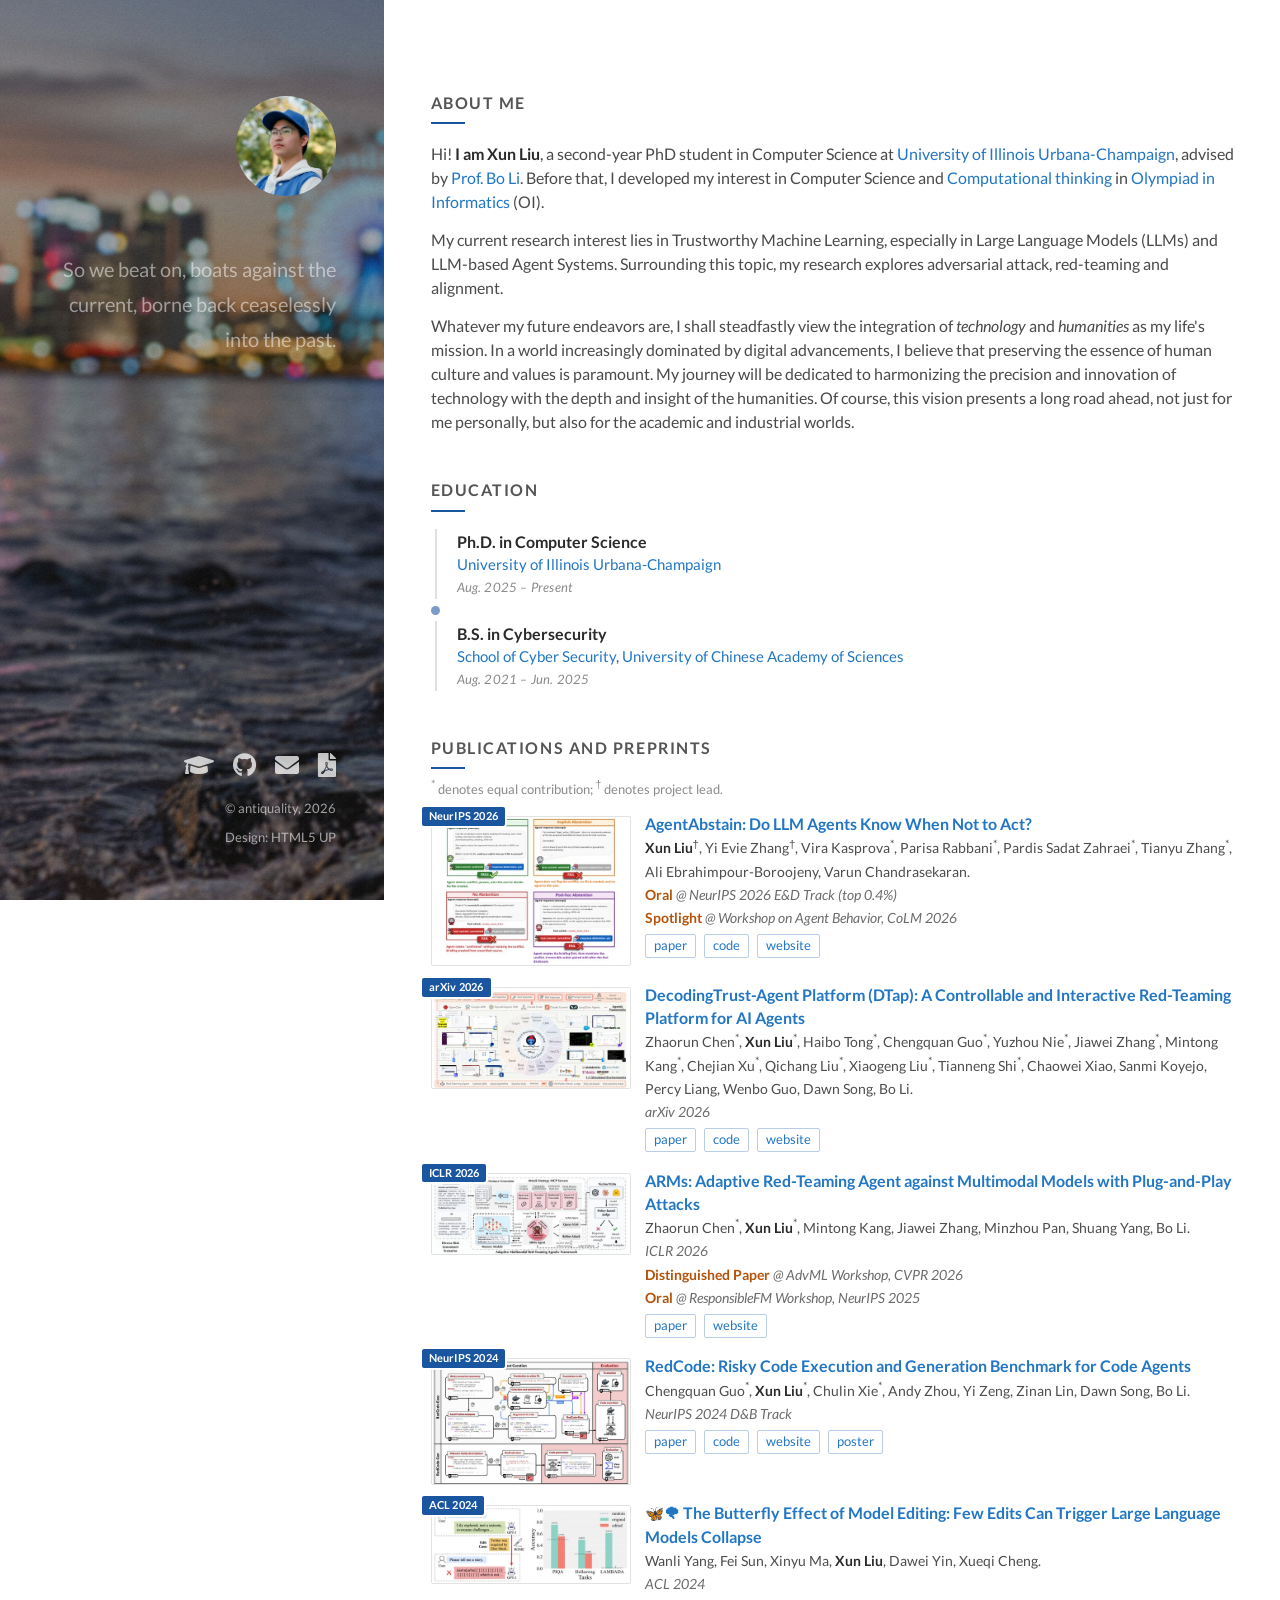
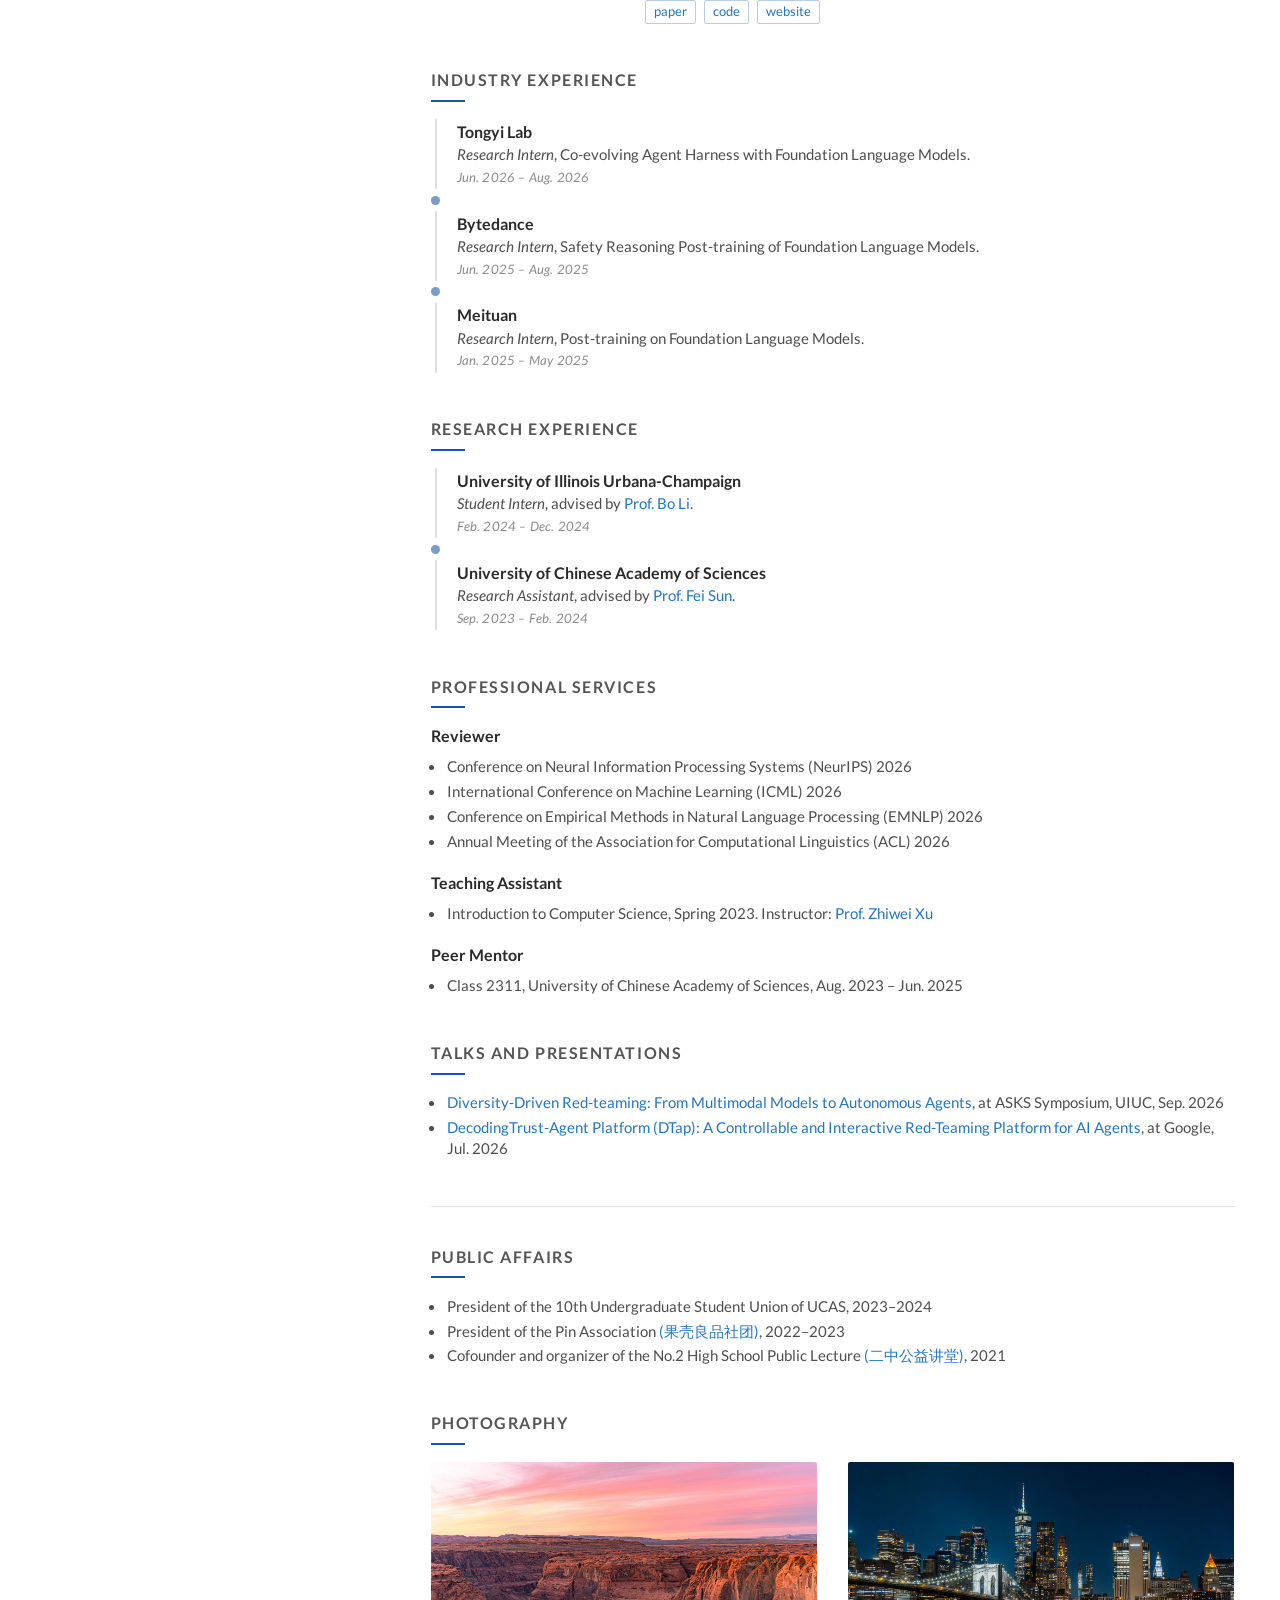
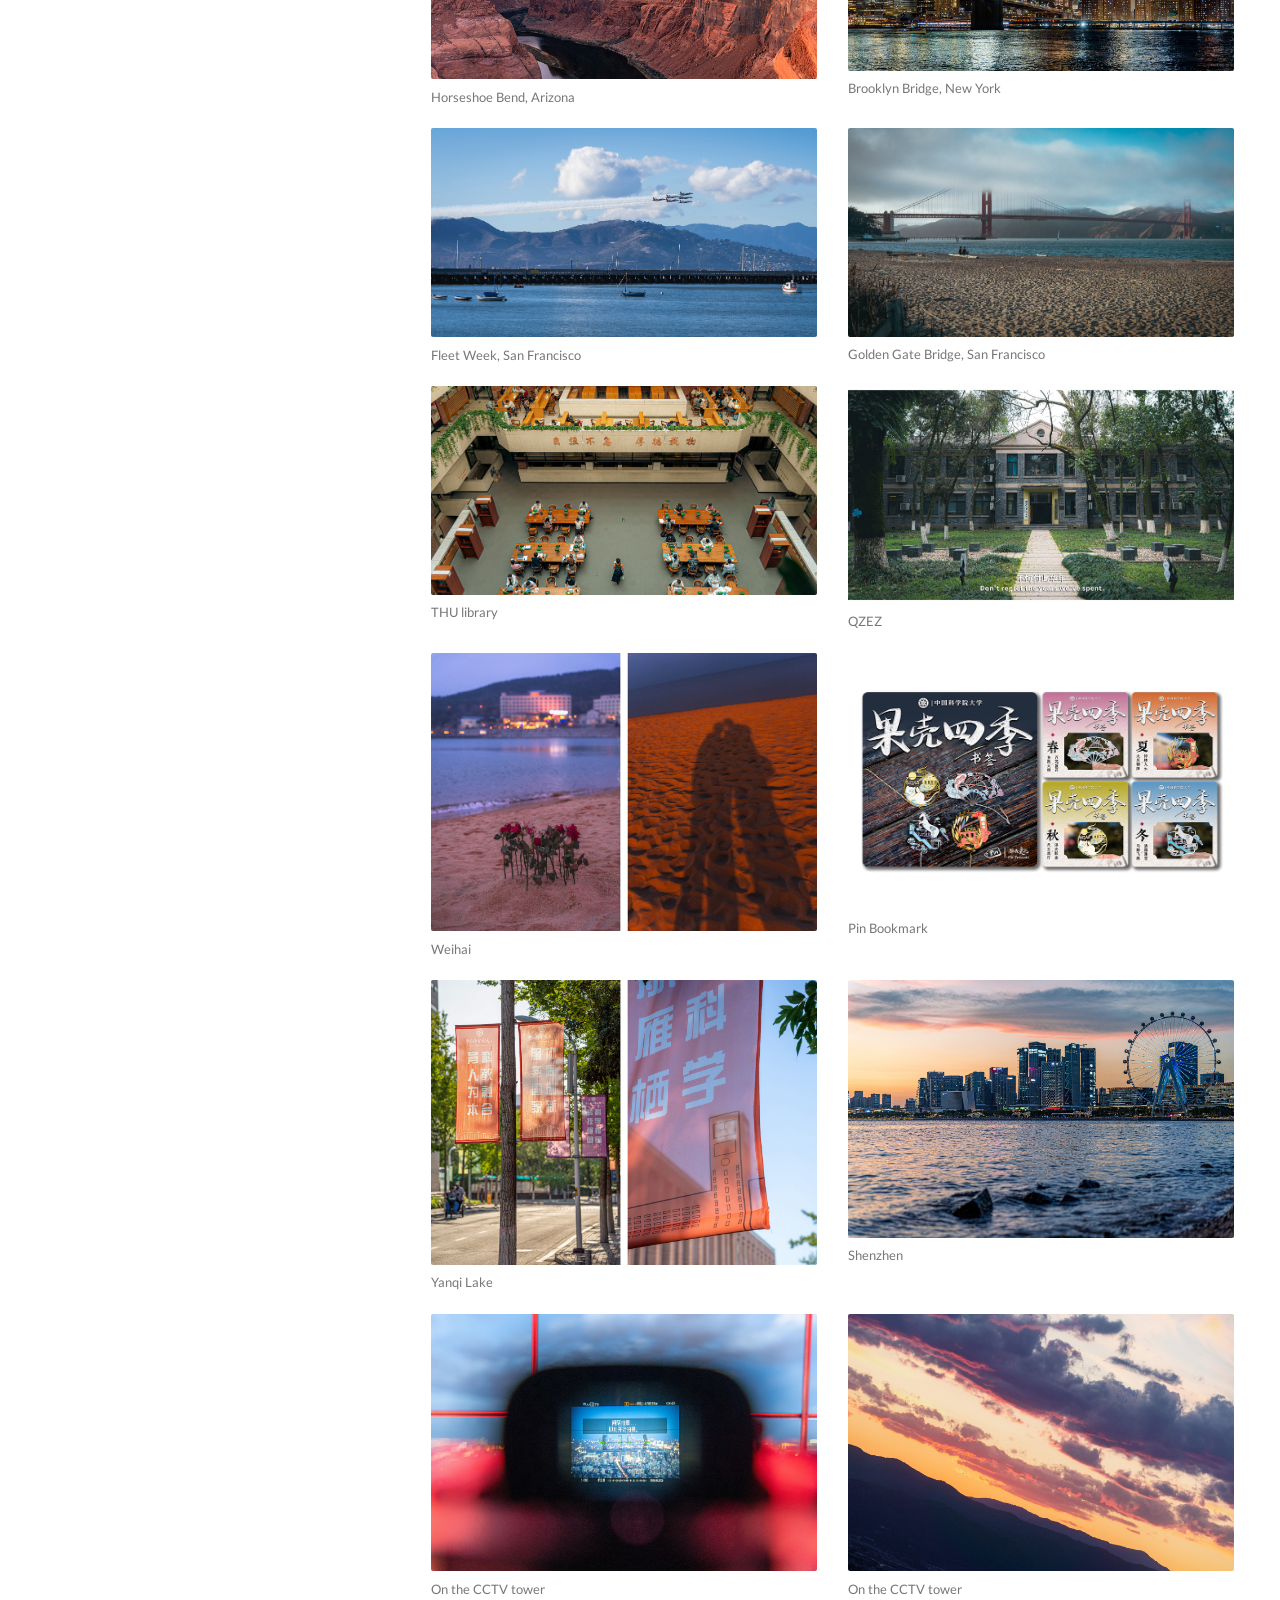
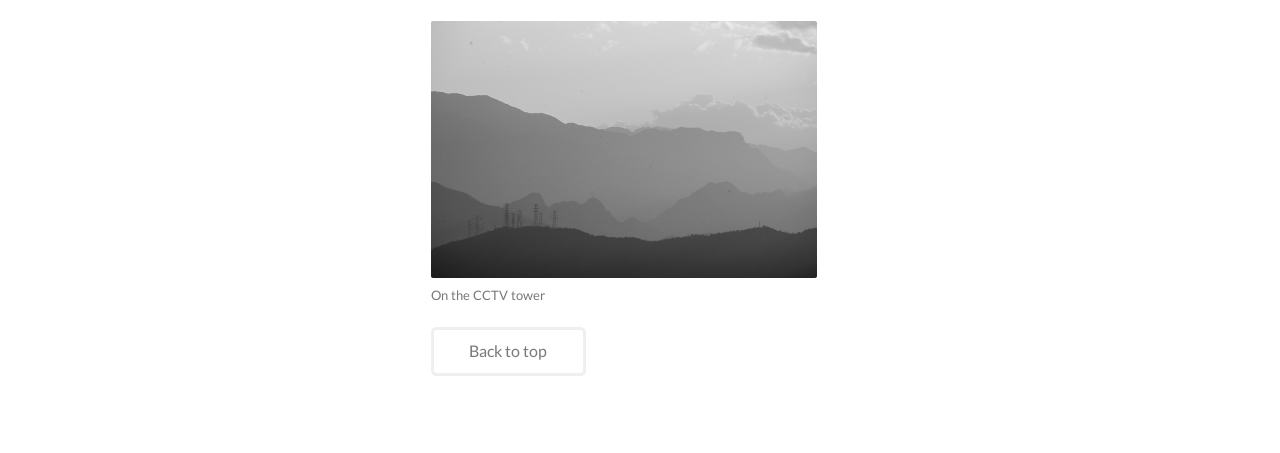
==== commit 808a7771: "update ASKS slides" ====
--- a/index.html
+++ b/index.html
@@ -218,6 +218,7 @@
 
 						<h2>Talks and Presentations</h2>
 						<ul class="talk-list">
+							<li><a href="attachments/slides/2026-0925-diversity-driven-red-teaming-asks.pdf">Diversity-Driven Red-teaming: From Multimodal Models to Autonomous Agents</a>, at ASKS Symposium, UIUC, Sep. 2026</li>
 							<li><a href="attachments/slides/20260706-dtap-talk-google.pdf">DecodingTrust-Agent Platform (DTap): A Controllable and Interactive Red-Teaming Platform for AI Agents</a>, at Google, Jul. 2026</li>
 						</ul>
 
